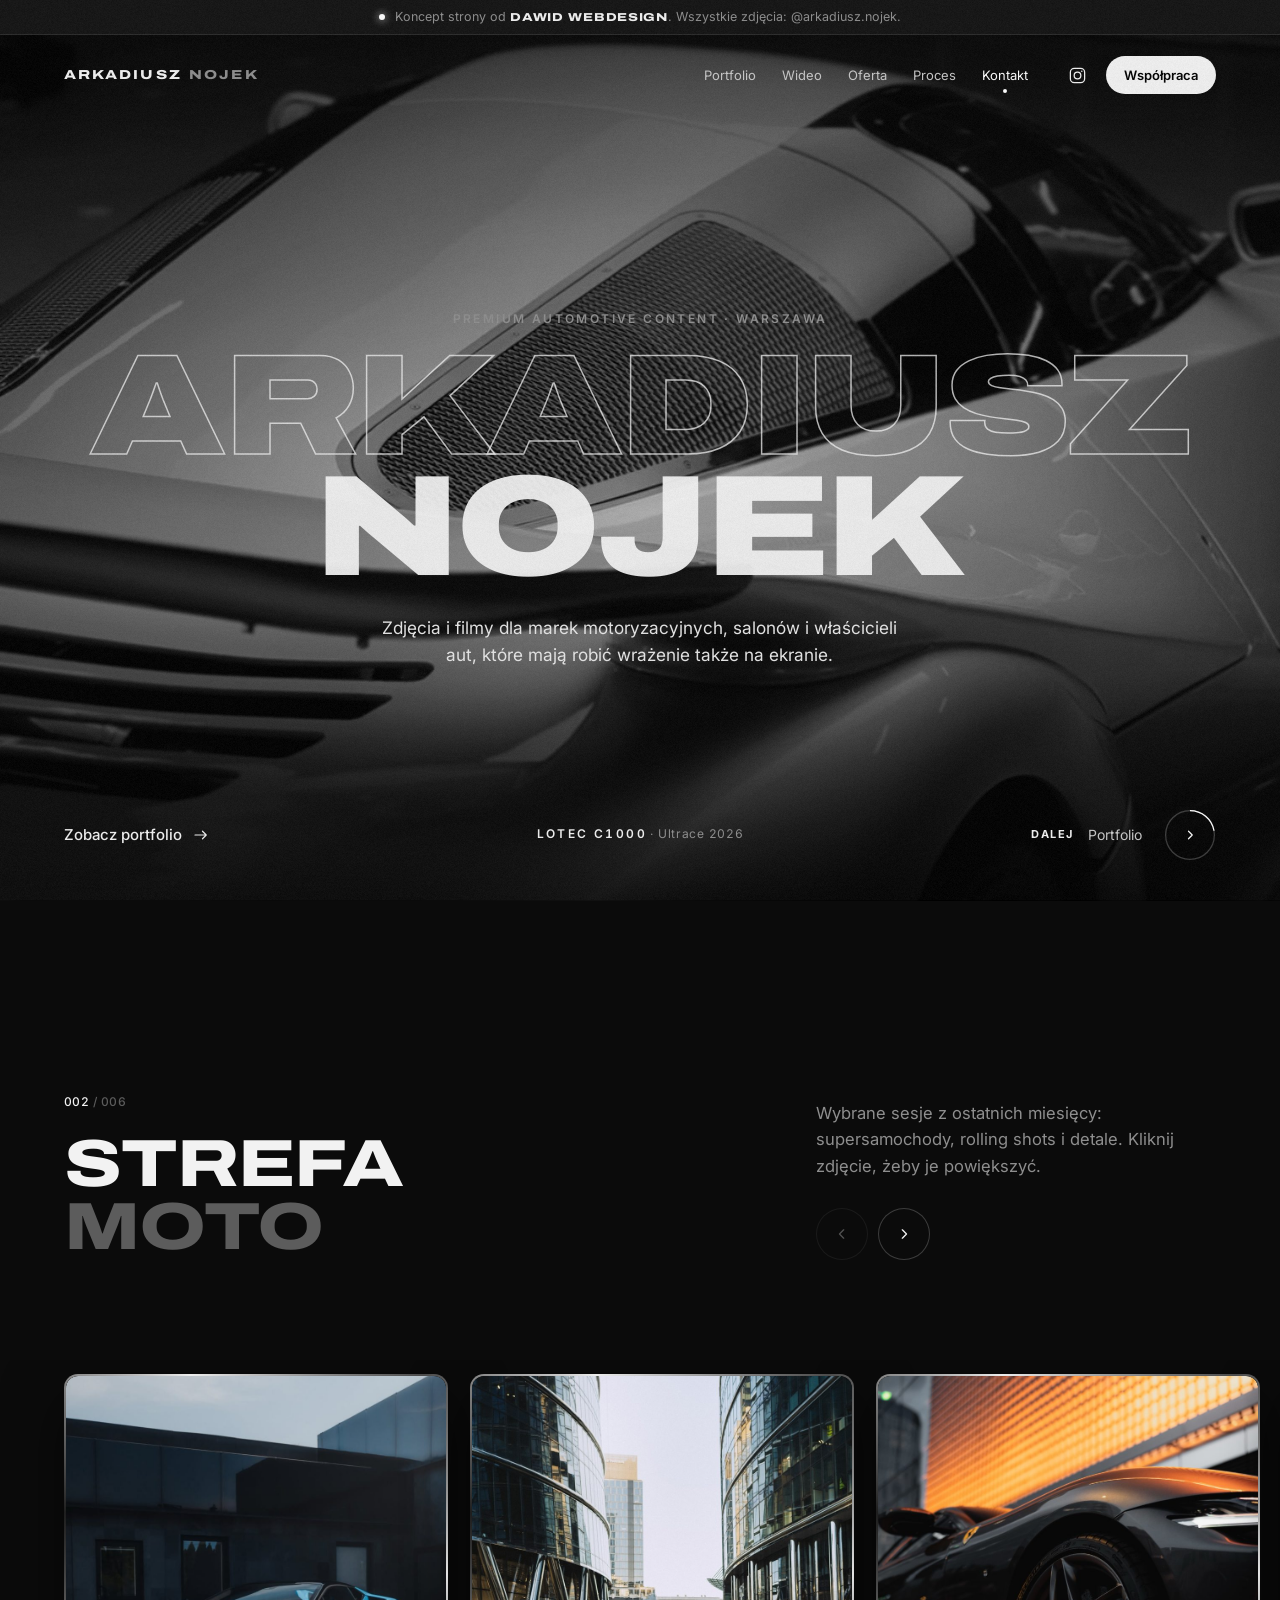
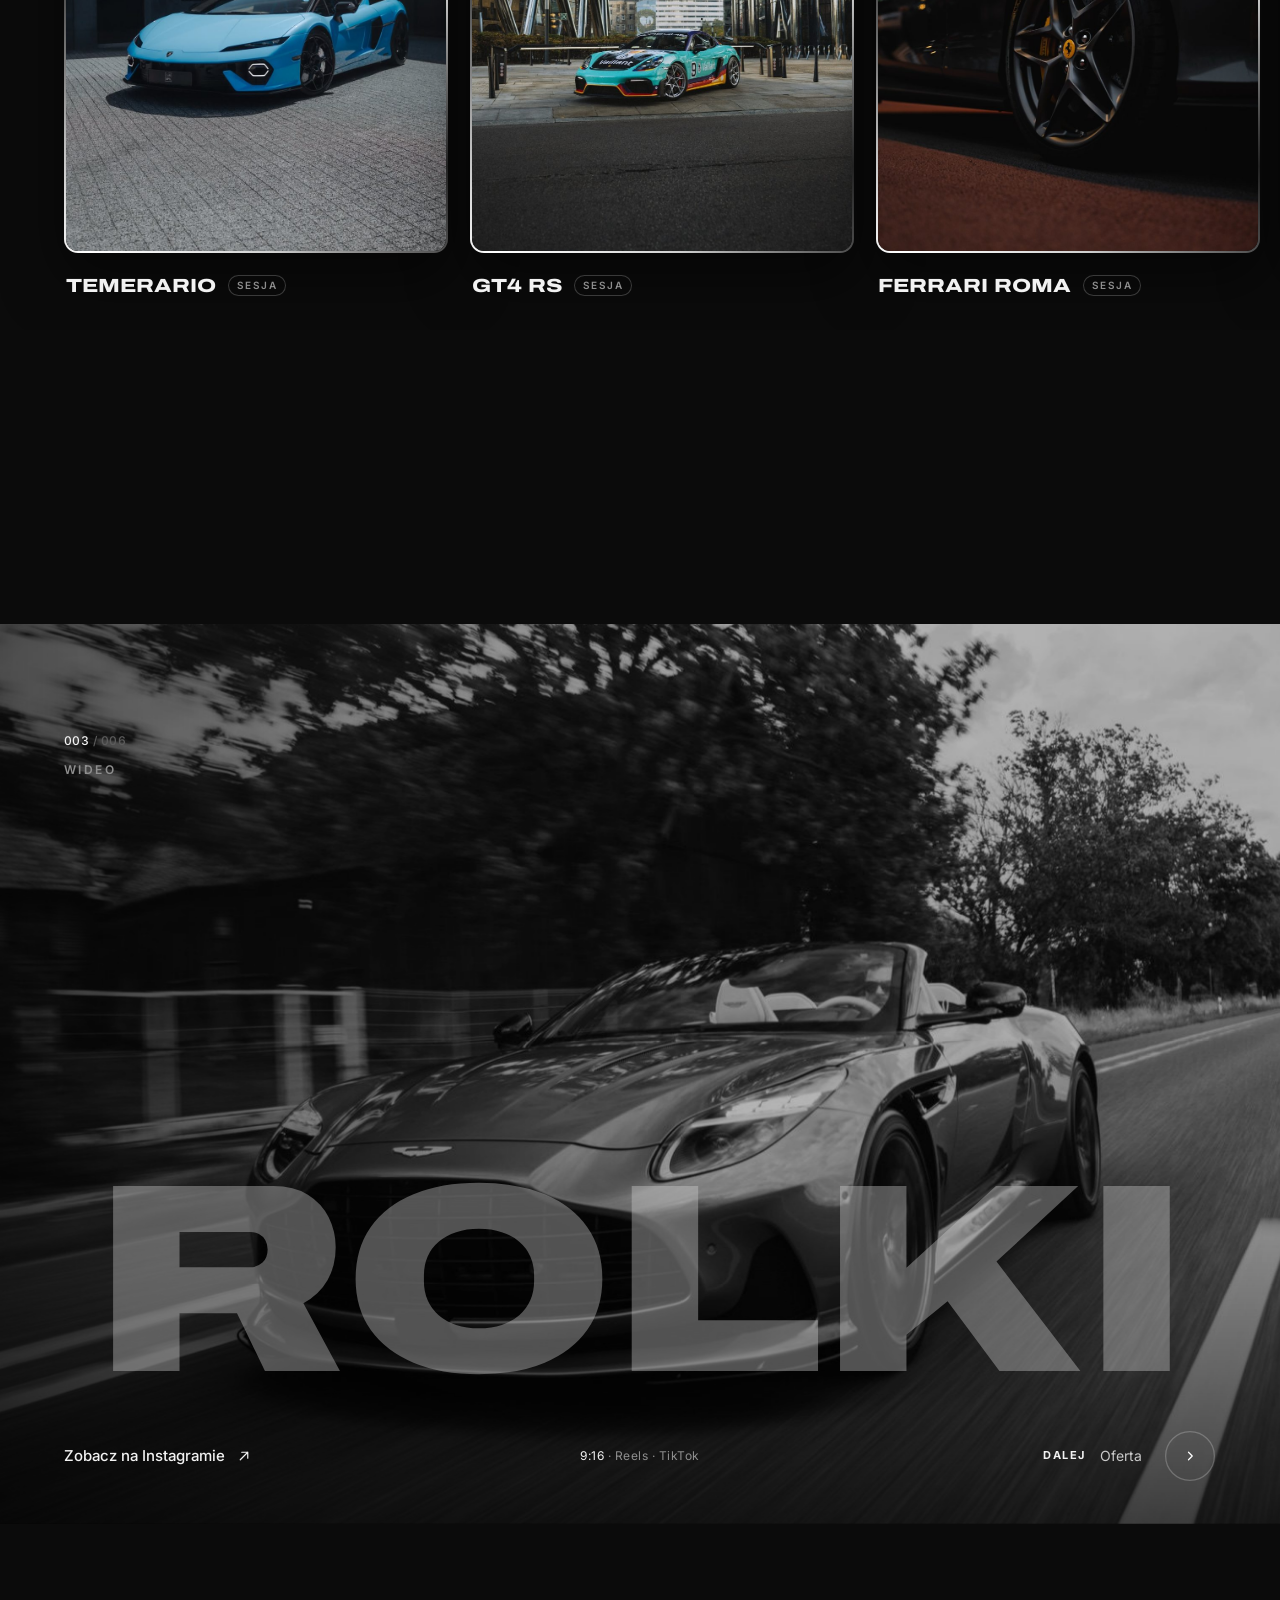
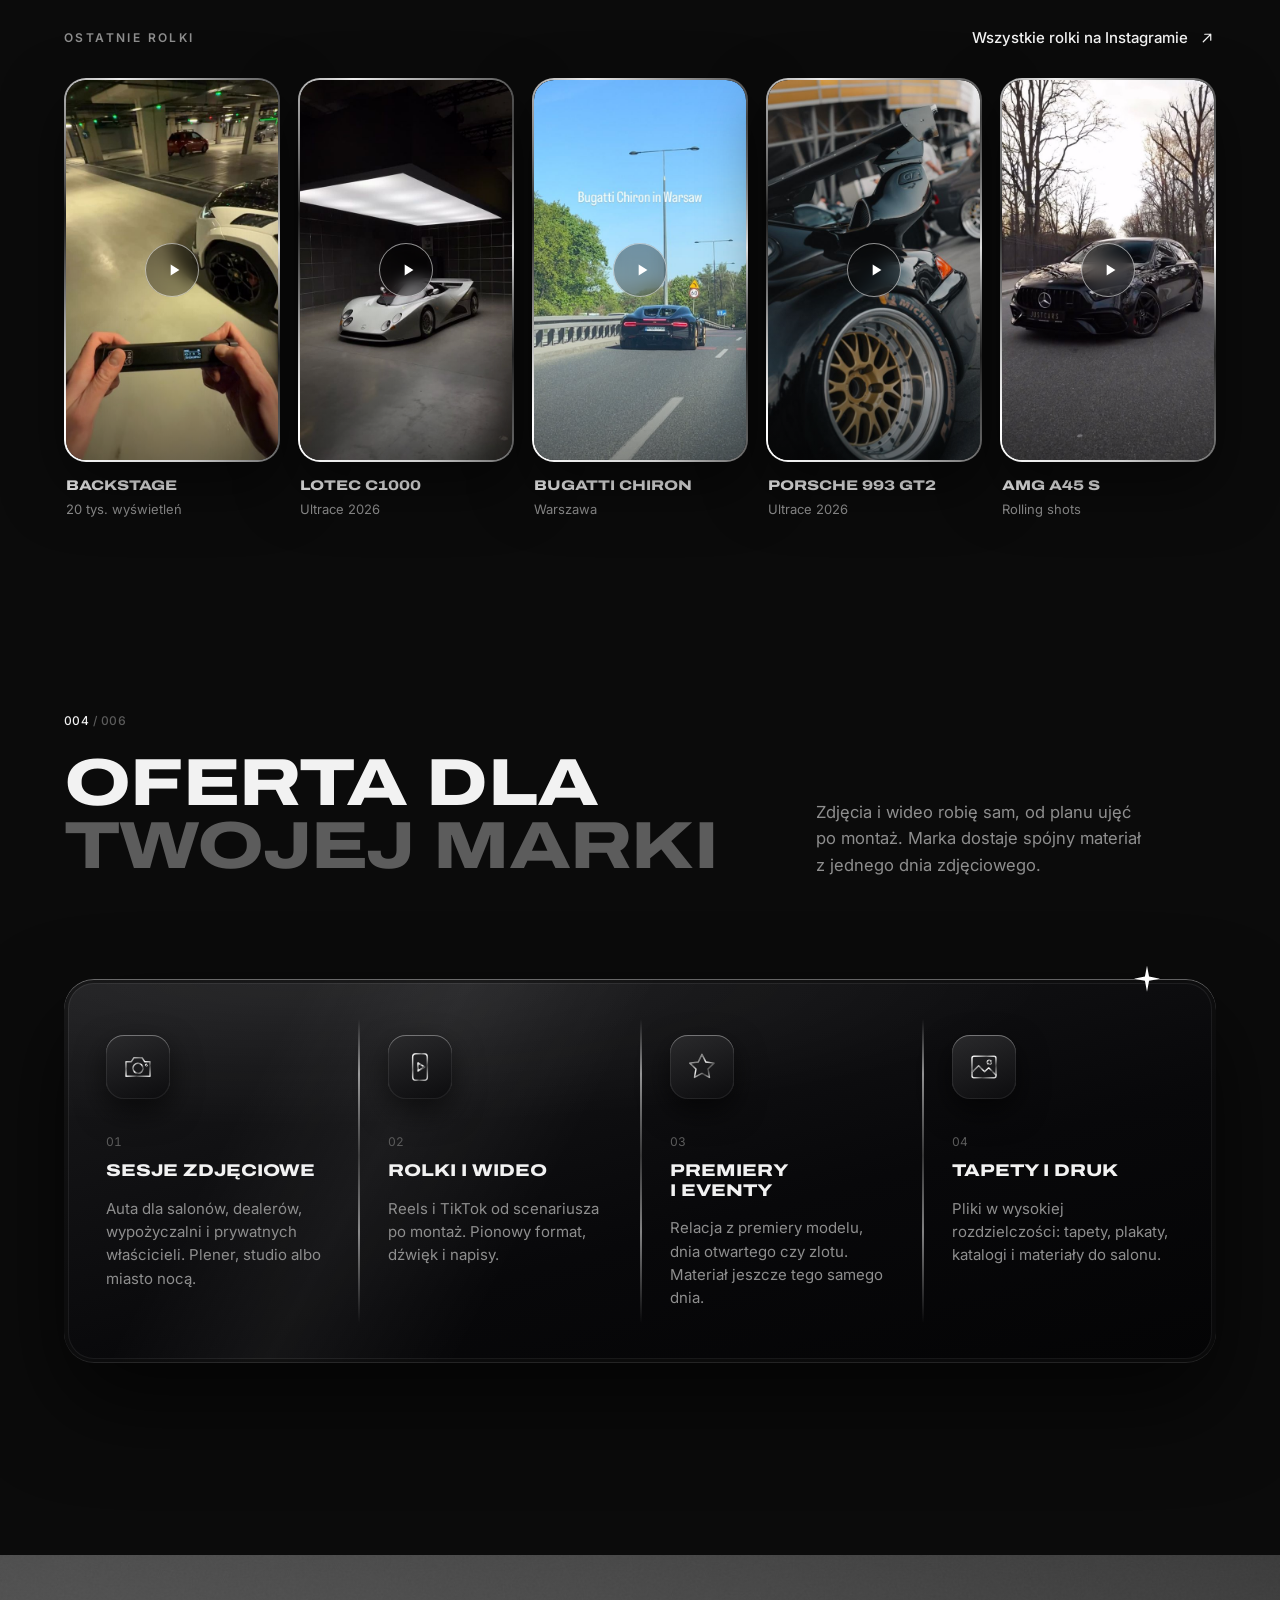
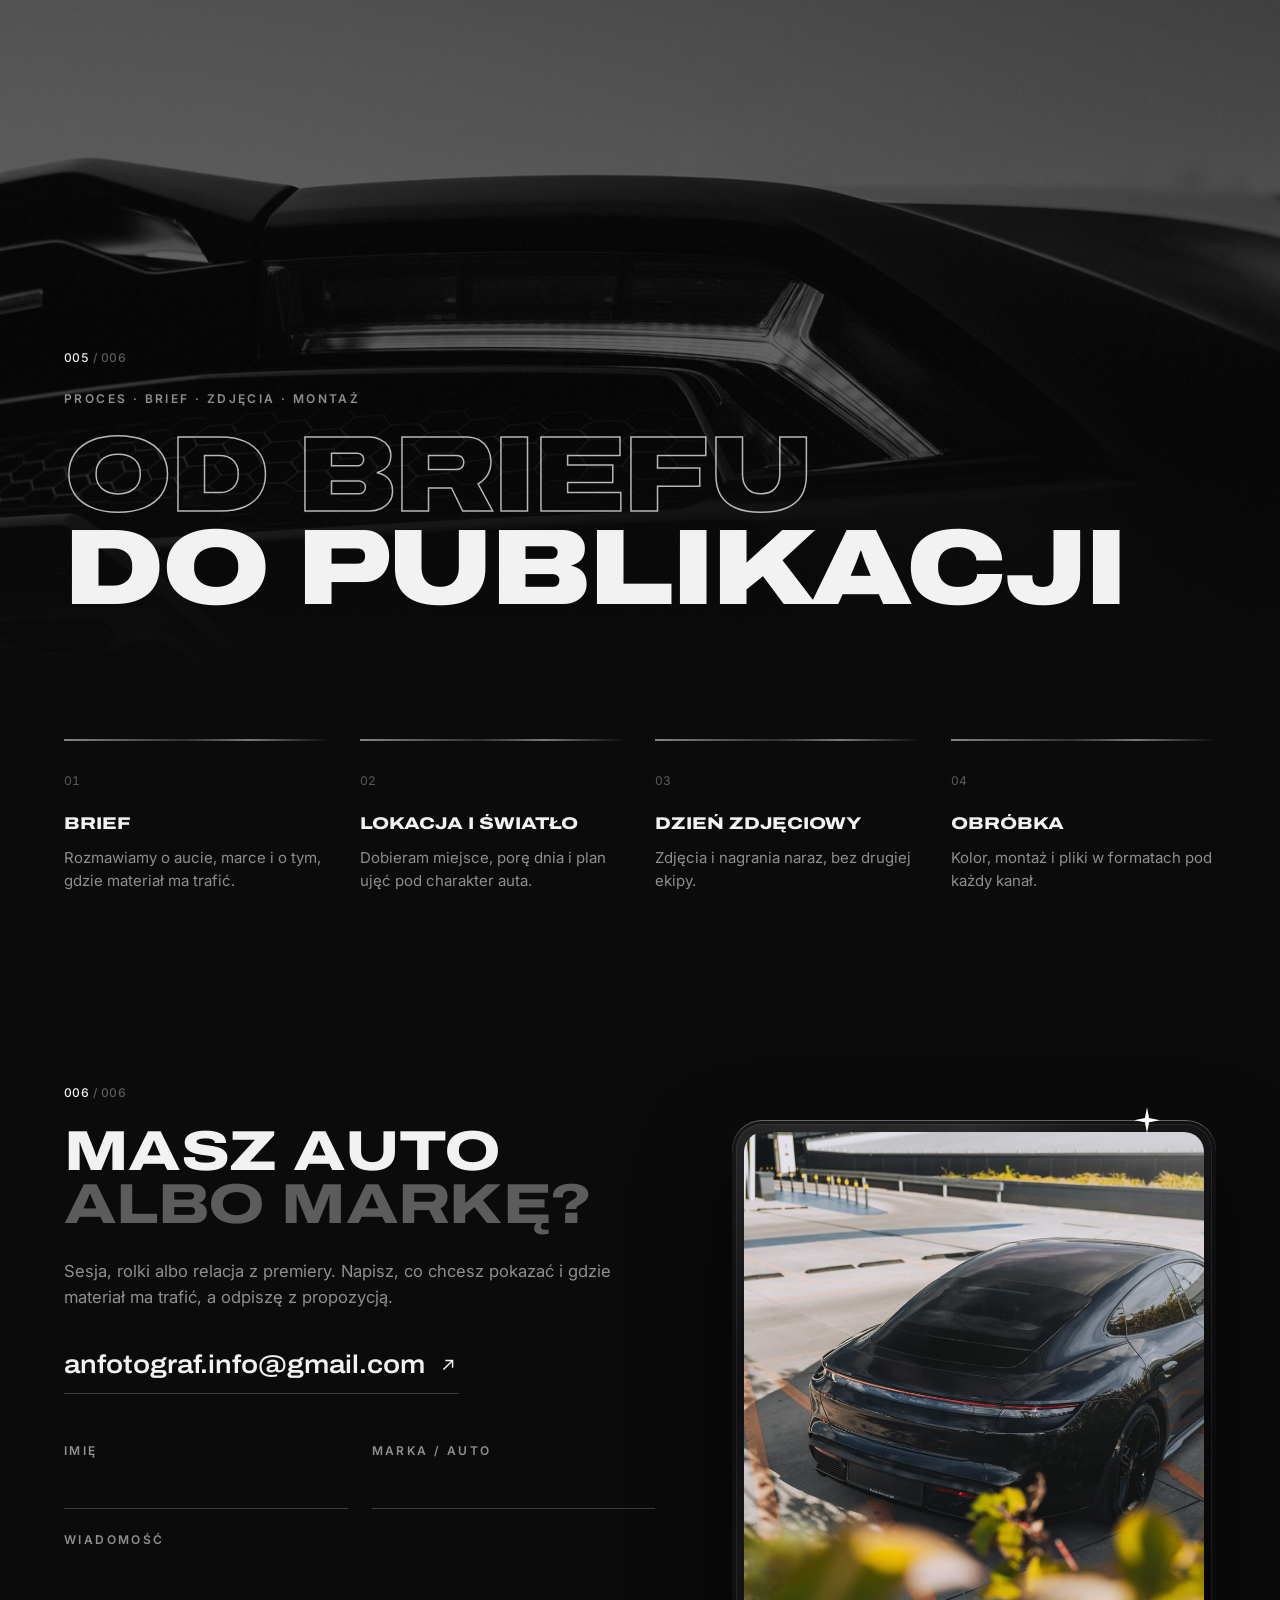
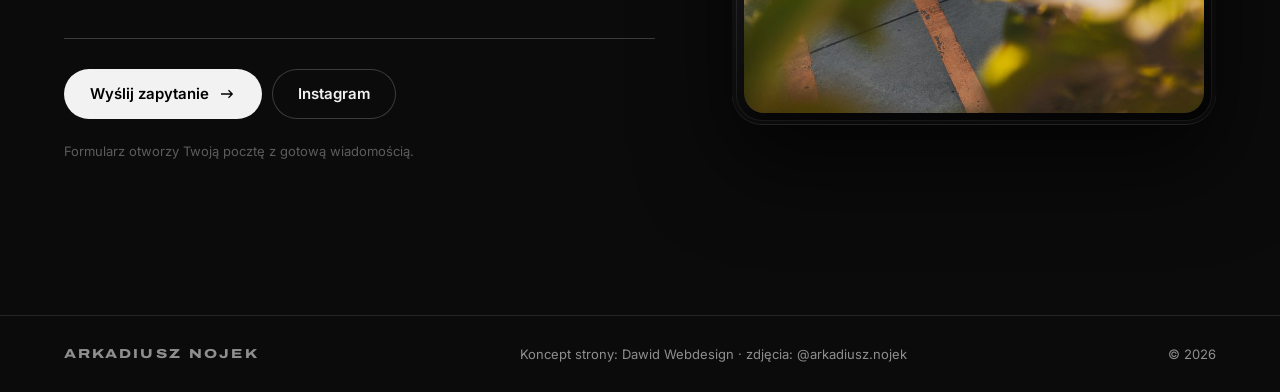
==== index.html @ 481cd18e "Hero: rolka Lotec C1000 zamiast zdjęć Co-Authored-By: Claude Opus 5.5 <noreply@anthropic.com>" ====
<!doctype html>
<html lang="pl">
<head>
<meta charset="utf-8">
<meta name="viewport" content="width=device-width, initial-scale=1">
<meta name="robots" content="noindex, nofollow">
<title>Arkadiusz Nojek — Premium Automotive Content</title>
<meta name="description" content="Koncept strony portfolio: zdjęcia i filmy dla marek motoryzacyjnych. Warszawa.">
<link rel="preconnect" href="https://fonts.googleapis.com">
<link rel="preconnect" href="https://fonts.gstatic.com" crossorigin>
<link href="https://fonts.googleapis.com/css2?family=Archivo:wdth,wght@62..125,100..900&family=Inter:wght@400..600&display=swap" rel="stylesheet">
<link rel="preload" as="image" href="img/lotec-poster.jpg">
<link rel="stylesheet" href="style.css?v=7">
</head>
<body>

<svg width="0" height="0" style="position:absolute" aria-hidden="true">
  <defs>
    <linearGradient id="chrom" x1="0" y1="0" x2="1" y2="1">
      <stop offset="0" stop-color="#ffffff"/><stop offset=".3" stop-color="#7a7a7a"/><stop offset=".5" stop-color="#f2f2f2"/><stop offset=".72" stop-color="#4a4a4a"/><stop offset="1" stop-color="#dcdcdc"/>
    </linearGradient>
  </defs>
</svg>

<div class="ziarno" aria-hidden="true"></div>

<div class="koncept-pasek">
  <span class="kropka"></span>
  <span>Koncept strony od <b>Dawid Webdesign</b>. Wszystkie zdjęcia: @arkadiusz.nojek.</span>
</div>

<!-- ===== NAWIGACJA ===== -->
<header class="nav" id="nav">
  <a href="#top" class="nav__logo">ARKADIUSZ <span class="szary">NOJEK</span></a>
  <nav class="nav__menu" id="menu" aria-label="Menu główne">
    <a href="#portfolio">Portfolio</a>
    <a href="#wideo">Wideo</a>
    <a href="#oferta">Oferta</a>
    <a href="#proces">Proces</a>
    <a href="#kontakt">Kontakt</a>
  </nav>
  <div class="nav__prawo">
    <a class="nav__ikona" href="https://www.instagram.com/arkadiusz.nojek/" target="_blank" rel="noopener" aria-label="Instagram @arkadiusz.nojek">
      <svg viewBox="0 0 24 24"><rect x="3" y="3" width="18" height="18" rx="5"/><circle cx="12" cy="12" r="4.2"/><circle class="pelna" cx="17.4" cy="6.6" r="1"/></svg>
    </a>
    <a class="btn btn--male" href="#kontakt">Współpraca</a>
    <button class="nav__kropki" id="burger" type="button" aria-label="Menu" aria-expanded="false" aria-controls="menu"><i></i><i></i><i></i><i></i></button>
  </div>
</header>

<main id="top">

<!-- ===== HERO: monochrome, zdjęcia zmieniają się, nazwisko zostaje ===== -->
<section class="hero" id="hero">
  <video class="hero__wideo" id="heroWideo" autoplay muted loop playsinline poster="img/lotec-poster.jpg" aria-label="Lotec C1000 na Ultrace 2026, fragment rolki Arkadiusza Nojka">
    <source src="img/lotec-1080.mp4" type='video/mp4; codecs="vp09.00.40.08"'>
    <source src="img/lotec-720.mp4" type="video/mp4">
  </video>

  <div class="hero__srodek">
    <p class="etykieta wejscie">Premium Automotive Content · Warszawa</p>
    <h1 class="hero__h1 wejscie" aria-label="Arkadiusz Nojek"><span>Arkadiusz</span><span>Nojek</span></h1>
    <p class="hero__lead wejscie">Zdjęcia i filmy dla marek motoryzacyjnych, salonów i&nbsp;właścicieli aut, które mają robić wrażenie także na&nbsp;ekranie.</p>
  </div>

  <div class="hero__dol wejscie">
    <a class="link-strzalka" href="#portfolio">Zobacz portfolio <svg viewBox="0 0 24 24" aria-hidden="true"><path d="M4 12h15M14 7l5 5-5 5"/></svg></a>
    <p class="hero__nr"><b>Lotec C1000</b> <span>· Ultrace 2026</span></p>
    <a class="dalej" id="heroDalej" href="#portfolio"><b>DALEJ</b><span>Portfolio</span>
      <span class="dalej__kolo"><svg class="dalej__pierscien" viewBox="0 0 48 48" aria-hidden="true"><circle cx="24" cy="24" r="22.5"/><circle class="postep" cx="24" cy="24" r="22.5"/></svg><svg class="dalej__grot" viewBox="0 0 24 24" aria-hidden="true"><path d="M10 7l5 5-5 5"/></svg></span>
    </a>
  </div>
</section>

<!-- ===== PORTFOLIO ===== -->
<section class="sekcja" id="portfolio">
  <div class="wrap">
    <header class="naglowek naglowek--rzad">
      <div>
        <p class="licznik reveal">002 <span>/ 006</span></p>
        <h2 class="tytul reveal">Strefa<br><span class="szary">moto</span></h2>
      </div>
      <div class="naglowek__prawo">
        <p class="wstep reveal">Wybrane sesje z&nbsp;ostatnich miesięcy: supersamochody, rolling shots i&nbsp;detale. Kliknij zdjęcie, żeby je powiększyć.</p>
        <div class="strzalki reveal">
          <button class="strzalka" type="button" id="tasmaWstecz" aria-label="Poprzednie zdjęcia"><svg viewBox="0 0 24 24"><path d="M14 7l-5 5 5 5"/></svg></button>
          <button class="strzalka" type="button" id="tasmaDalej" aria-label="Następne zdjęcia"><svg viewBox="0 0 24 24"><path d="M10 7l5 5-5 5"/></svg></button>
        </div>
      </div>
    </header>
  </div>

  <div class="tasma" id="tasma">
    <figure class="kadr"><span class="kadr__foto"><img src="img/k-temerario_0.jpg" alt="Lamborghini Temerario przed budynkiem" loading="lazy"></span><figcaption><b data-typ="sesja">Temerario</b></figcaption></figure>
    <figure class="kadr"><span class="kadr__foto"><img src="img/k-gt4rs_1.jpg" alt="Porsche GT4 RS w livery między szklanymi biurowcami" loading="lazy"></span><figcaption><b data-typ="sesja">GT4 RS</b></figcaption></figure>
    <figure class="kadr"><span class="kadr__foto"><img src="img/k-roma_2.jpg" alt="Felga Ferrari Roma i zachód słońca odbity w fasadzie" loading="lazy"></span><figcaption><b data-typ="sesja">Ferrari Roma</b></figcaption></figure>
    <figure class="kadr"><span class="kadr__foto"><img src="img/k-huracan_1.jpg" alt="Tylne światła Lamborghini Huracán EVO" loading="lazy"></span><figcaption><b data-typ="detal">Huracán EVO</b></figcaption></figure>
    <figure class="kadr"><span class="kadr__foto"><img src="img/k-db12_1.jpg" alt="Felga Aston Martina DB12 z bliska" loading="lazy"></span><figcaption><b data-typ="detal">Aston DB12</b></figcaption></figure>
    <figure class="kadr"><span class="kadr__foto"><img src="img/k-urus_0.jpg" alt="Żółte Lamborghini Urus na przejściu dla pieszych" loading="lazy"></span><figcaption><b data-typ="rolling">Urus</b></figcaption></figure>
    <figure class="kadr"><span class="kadr__foto"><img src="img/k-rs3_0.jpg" alt="Zielone Audi RS3 z bliska" loading="lazy"></span><figcaption><b data-typ="sesja">Audi RS3</b></figcaption></figure>
    <figure class="kadr"><span class="kadr__foto"><img src="img/k-taycan_1.jpg" alt="Przód Porsche Taycan Turbo S" loading="lazy"></span><figcaption><b data-typ="sesja">Taycan Turbo S</b></figcaption></figure>
    <figure class="kadr"><span class="kadr__foto"><img src="img/k-ultrace2_1.jpg" alt="Tył Nissana Skyline na zlocie Ultrace" loading="lazy"></span><figcaption><b data-typ="event">Ultrace 2026</b></figcaption></figure>
  </div>
  <div class="wrap portfolio__wiecej reveal">
    <a class="btn btn--obrys" href="https://www.instagram.com/arkadiusz.nojek/" target="_blank" rel="noopener">
      <svg viewBox="0 0 24 24" aria-hidden="true"><rect x="3" y="3" width="18" height="18" rx="5"/><circle cx="12" cy="12" r="4.2"/><circle class="pelna" cx="17.4" cy="6.6" r="1"/></svg>
      Więcej zdjęć na Instagramie
    </a>
  </div>
</section>

<!-- ===== WIDEO: pas MONOCHROME ===== -->
<section class="mono" id="wideo">
  <img class="mono__foto" src="img/db12_0.jpg" alt="Aston Martin DB12 w ruchu na drodze" style="object-position:50% 55%" loading="lazy">
  <div class="mono__gora">
    <p class="licznik">003 <span>/ 006</span></p>
    <p class="etykieta">Wideo</p>
  </div>
  <div class="mono__tekst reveal">
    <p class="mono__podtytul">Rolki, które się ogląda</p>
    <p>Krótkie formy pod Instagram i&nbsp;TikToka: pomysł, kadry, montaż i&nbsp;muzyka. Pionowy format gotowy do&nbsp;publikacji na profilu marki.</p>
  </div>
  <h2 class="mono__slowo" aria-label="Rolki"><span class="mono__litery" data-litery>ROLKI</span></h2>
  <div class="mono__dol">
    <a class="link-strzalka" href="https://www.instagram.com/arkadiusz.nojek/" target="_blank" rel="noopener">Zobacz na Instagramie <svg viewBox="0 0 24 24" aria-hidden="true"><path d="M7 17 17 7M9 7h8v8"/></svg></a>
    <p class="mono__nr">9:16 <span>· Reels · TikTok</span></p>
    <a class="dalej" href="#oferta"><b>DALEJ</b><span>Oferta</span>
      <span class="dalej__kolo"><svg class="dalej__pierscien" viewBox="0 0 48 48" aria-hidden="true"><circle cx="24" cy="24" r="22.5"/></svg><svg class="dalej__grot" viewBox="0 0 24 24" aria-hidden="true"><path d="M10 7l5 5-5 5"/></svg></span>
    </a>
  </div>
</section>

<!-- ===== ROLKI Z INSTAGRAMA ===== -->
<section class="rolki" aria-label="Rolki z Instagrama">
  <div class="wrap">
    <div class="rolki__gora reveal">
      <p class="etykieta">Ostatnie rolki</p>
      <a class="link-strzalka" href="https://www.instagram.com/arkadiusz.nojek/reels/" target="_blank" rel="noopener">Wszystkie rolki na Instagramie <svg viewBox="0 0 24 24" aria-hidden="true"><path d="M7 17 17 7M9 7h8v8"/></svg></a>
    </div>
  </div>
  <div class="rolki__rzad reveal">
      <a class="rolka" href="https://www.instagram.com/arkadiusz.nojek/reel/DVeNsKlDYSQ/" target="_blank" rel="noopener">
        <span class="rolka__ekran"><video src="img/rolki/bts.mp4" poster="img/rolki/bts.jpg" muted loop playsinline preload="none"></video><span class="rolka__play" aria-hidden="true"><svg viewBox="0 0 24 24"><path d="M8 5.5v13l10.5-6.5z"/></svg></span></span>
        <span class="rolka__opis"><b>Backstage</b><span>20 tys. wyświetleń</span></span>
      </a>
      <a class="rolka" href="https://www.instagram.com/arkadiusz.nojek/reel/DaDi6zstzrz/" target="_blank" rel="noopener">
        <span class="rolka__ekran"><img src="img/rolki/lotec.jpg" alt="Lotec C1000 — okładka rolki" loading="lazy"><span class="rolka__play" aria-hidden="true"><svg viewBox="0 0 24 24"><path d="M8 5.5v13l10.5-6.5z"/></svg></span></span>
        <span class="rolka__opis"><b>Lotec C1000</b><span>Ultrace 2026</span></span>
      </a>
      <a class="rolka" href="https://www.instagram.com/arkadiusz.nojek/reel/DI--uYFKirZ/" target="_blank" rel="noopener">
        <span class="rolka__ekran"><img src="img/rolki/bugatti.jpg" alt="Bugatti Chiron — okładka rolki" loading="lazy"><span class="rolka__play" aria-hidden="true"><svg viewBox="0 0 24 24"><path d="M8 5.5v13l10.5-6.5z"/></svg></span></span>
        <span class="rolka__opis"><b>Bugatti Chiron</b><span>Warszawa</span></span>
      </a>
      <a class="rolka" href="https://www.instagram.com/arkadiusz.nojek/reel/DaLXLVxtddE/" target="_blank" rel="noopener">
        <span class="rolka__ekran"><img src="img/rolki/gt2.jpg" alt="Porsche 993 GT2 — okładka rolki" loading="lazy"><span class="rolka__play" aria-hidden="true"><svg viewBox="0 0 24 24"><path d="M8 5.5v13l10.5-6.5z"/></svg></span></span>
        <span class="rolka__opis"><b>Porsche 993 GT2</b><span>Ultrace 2026</span></span>
      </a>
      <a class="rolka" href="https://www.instagram.com/arkadiusz.nojek/reel/DH3MeCfoJmi/" target="_blank" rel="noopener">
        <span class="rolka__ekran"><video src="img/rolki/a45.mp4" poster="img/rolki/a45.jpg" muted loop playsinline preload="none"></video><span class="rolka__play" aria-hidden="true"><svg viewBox="0 0 24 24"><path d="M8 5.5v13l10.5-6.5z"/></svg></span></span>
        <span class="rolka__opis"><b>AMG A45 S</b><span>Rolling shots</span></span>
      </a>
  </div>
</section>

<!-- ===== OFERTA ===== -->
<section class="sekcja" id="oferta">
  <div class="wrap">
    <header class="naglowek naglowek--rzad">
      <div>
        <p class="licznik reveal">004 <span>/ 006</span></p>
        <h2 class="tytul reveal">Oferta dla<br><span class="szary">Twojej marki</span></h2>
      </div>
      <p class="wstep naglowek__prawo reveal">Zdjęcia i&nbsp;wideo robię sam, od&nbsp;planu ujęć po&nbsp;montaż. Marka dostaje spójny materiał z&nbsp;jednego dnia zdjęciowego.</p>
    </header>

    <div class="panel chrom-ramka reveal">
      <span class="iskra" aria-hidden="true"></span>
      <ul class="uslugi">
        <li class="usluga">
          <span class="usluga__ikona"><svg viewBox="0 0 48 48"><path d="M6 16h8l4-6h12l4 6h8v22H6z"/><circle cx="24" cy="26" r="7.5"/><circle cx="36.5" cy="21" r="1.2"/></svg></span>
          <p class="usluga__nr">01</p>
          <h3>Sesje zdjęciowe</h3>
          <p class="usluga__opis">Auta dla salonów, dealerów, wypożyczalni i&nbsp;prywatnych właścicieli. Plener, studio albo miasto nocą.</p>
        </li>
        <li class="usluga">
          <span class="usluga__ikona"><svg viewBox="0 0 48 48"><rect x="13" y="4" width="22" height="40" rx="5"/><path d="M21 18v12l10-6z"/></svg></span>
          <p class="usluga__nr">02</p>
          <h3>Rolki i&nbsp;wideo</h3>
          <p class="usluga__opis">Reels i&nbsp;TikTok od scenariusza po montaż. Pionowy format, dźwięk i&nbsp;napisy.</p>
        </li>
        <li class="usluga">
          <span class="usluga__ikona"><svg viewBox="0 0 48 48"><path d="M24 5l5.6 11.4 12.6 1.8-9.1 8.9 2.1 12.5L24 33.7l-11.2 5.9 2.1-12.5-9.1-8.9 12.6-1.8z"/></svg></span>
          <p class="usluga__nr">03</p>
          <h3>Premiery i&nbsp;eventy</h3>
          <p class="usluga__opis">Relacja z&nbsp;premiery modelu, dnia otwartego czy zlotu. Materiał jeszcze tego samego dnia.</p>
        </li>
        <li class="usluga">
          <span class="usluga__ikona"><svg viewBox="0 0 48 48"><rect x="6" y="8" width="36" height="32" rx="3"/><path d="M6 32l10-10 9 9 6-6 11 11"/><circle cx="32" cy="17" r="3"/></svg></span>
          <p class="usluga__nr">04</p>
          <h3>Tapety i&nbsp;druk</h3>
          <p class="usluga__opis">Pliki w&nbsp;wysokiej rozdzielczości: tapety, plakaty, katalogi i&nbsp;materiały do&nbsp;salonu.</p>
        </li>
      </ul>
    </div>
  </div>
</section>

<!-- ===== PROCES ===== -->
<section class="proces" id="proces">
  <div class="proces__scena">
    <img class="proces__foto" src="img/huracan_1.jpg" alt="Tylne światła Lamborghini Huracán EVO" loading="lazy">
    <div class="proces__napis wrap">
      <p class="licznik reveal">005 <span>/ 006</span></p>
      <p class="etykieta reveal">Proces · brief · zdjęcia · montaż</p>
      <h2 class="proces__h2 reveal"><span>Od briefu</span><span>do publikacji</span></h2>
    </div>
  </div>
  <div class="wrap">
    <ol class="kroki">
      <li class="krok reveal"><span>01</span><h3>Brief</h3><p>Rozmawiamy o&nbsp;aucie, marce i&nbsp;o&nbsp;tym, gdzie materiał ma trafić.</p></li>
      <li class="krok reveal"><span>02</span><h3>Lokacja i&nbsp;światło</h3><p>Dobieram miejsce, porę dnia i&nbsp;plan ujęć pod charakter auta.</p></li>
      <li class="krok reveal"><span>03</span><h3>Dzień zdjęciowy</h3><p>Zdjęcia i&nbsp;nagrania naraz, bez drugiej ekipy.</p></li>
      <li class="krok reveal"><span>04</span><h3>Obróbka</h3><p>Kolor, montaż i&nbsp;pliki w&nbsp;formatach pod każdy kanał.</p></li>
    </ol>
  </div>
</section>

<!-- ===== KONTAKT ===== -->
<section class="sekcja kontakt" id="kontakt">
  <div class="wrap kontakt__siatka">
    <div>
      <p class="licznik reveal">006 <span>/ 006</span></p>
      <h2 class="tytul reveal">Masz auto<br><span class="szary">albo markę?</span></h2>
      <p class="wstep reveal">Sesja, rolki albo relacja z&nbsp;premiery. Napisz, co chcesz pokazać i&nbsp;gdzie materiał ma trafić, a&nbsp;odpiszę z&nbsp;propozycją.</p>
      <a class="kontakt__mail reveal" href="mailto:anfotograf.info@gmail.com">anfotograf.info@gmail.com <svg viewBox="0 0 24 24" aria-hidden="true"><path d="M7 17 17 7M9 7h8v8"/></svg></a>

      <form class="formularz reveal" novalidate>
        <label><span>Imię</span><input name="imie" autocomplete="name" required></label>
        <label><span>Marka / auto</span><input name="auto"></label>
        <label class="cale"><span>Wiadomość</span><textarea name="tresc" rows="3" required></textarea></label>
        <div class="formularz__dol">
          <button class="btn" type="submit">Wyślij zapytanie <svg viewBox="0 0 24 24" aria-hidden="true"><path d="M4 12h15M14 7l5 5-5 5"/></svg></button>
          <a class="btn btn--obrys" href="https://www.instagram.com/arkadiusz.nojek/" target="_blank" rel="noopener">Instagram</a>
        </div>
        <p class="formularz__info">Formularz otworzy Twoją pocztę z&nbsp;gotową wiadomością.</p>
      </form>
    </div>
    <figure class="kontakt__foto chrom-ramka reveal">
      <img src="img/k-taycan_0.jpg" alt="Porsche Taycan Turbo S z tyłu" loading="lazy">
      <span class="iskra" aria-hidden="true"></span>
    </figure>
  </div>
</section>

</main>

<footer class="stopka">
  <div class="wrap stopka__rzad">
    <a href="#top" class="nav__logo">ARKADIUSZ <span class="szary">NOJEK</span></a>
    <span>Koncept strony: Dawid Webdesign · zdjęcia: @arkadiusz.nojek</span>
    <span>© 2026</span>
  </div>
</footer>

<div class="lb" aria-hidden="true" role="dialog" aria-label="Podgląd zdjęcia">
  <button class="strzalka lb__x" aria-label="Zamknij"><svg viewBox="0 0 24 24"><path d="M7 7l10 10M17 7 7 17"/></svg></button>
  <button class="strzalka lb__wstecz" aria-label="Poprzednie"><svg viewBox="0 0 24 24"><path d="M14 7l-5 5 5 5"/></svg></button>
  <img alt="">
  <button class="strzalka lb__dalej" aria-label="Następne"><svg viewBox="0 0 24 24"><path d="M10 7l5 5-5 5"/></svg></button>
  <p class="lb__opis"></p>
</div>

<script src="script.js?v=6"></script>
</body>
</html>
---- style.css ----
/* =========================================================
   Arkadiusz Nojek — koncept portfolio
   Styl jak Dawid Webdesign: monochrome, ziarno filmu, Archivo rozciągnięte + Inter,
   liczniki 001/006, chromowane ramki. Zdjęcia czarno-białe, kolor po najechaniu.
   ========================================================= */
:root{
  --bg:#0b0b0b;
  --panel:#141414;
  --linia:rgba(255,255,255,.1);
  --linia-2:rgba(255,255,255,.2);
  --tekst:#f2f2f2;
  --jasny:#c9c9c9;
  --szary:#8e8e8e;
  --ciemny:#5c5c5c;
  --font:Inter,-apple-system,BlinkMacSystemFont,system-ui,sans-serif;
  --szeroki:Archivo,"Arial Black",sans-serif;
  --gutter:clamp(20px,5vw,72px);
  --maks:1280px;
  --ease:cubic-bezier(.22,1,.36,1);
  --bw:grayscale(1) contrast(1.08) brightness(.92);
  --chrom:conic-gradient(from 215deg,#fff,#7e7e7e 11%,#1e1e1e 23%,#ececec 36%,#4c4c4c 50%,#fff 62%,#262626 76%,#cfcfcf 89%,#fff);
}
*,*::before,*::after{box-sizing:border-box}
html{-webkit-text-size-adjust:100%;scroll-behavior:smooth;scroll-padding-top:80px;overflow-x:clip}
body{margin:0;background:var(--bg);color:var(--tekst);font-family:var(--font);font-size:16px;line-height:1.55;-webkit-font-smoothing:antialiased;overflow-x:clip}
img{display:block;max-width:100%;height:auto}
a{color:inherit;text-decoration:none}
h1,h2,h3,p,ul,ol,figure{margin:0}
ul,ol{padding:0;list-style:none}
button{font:inherit;color:inherit;background:none;border:0;cursor:pointer;padding:0}
::selection{background:var(--tekst);color:#000}
:focus-visible{outline:1.5px solid var(--tekst);outline-offset:3px;border-radius:4px}
.wrap{width:100%;max-width:calc(var(--maks) + var(--gutter)*2);margin:0 auto;padding:0 var(--gutter)}

.ziarno{position:fixed;inset:0;z-index:90;pointer-events:none;background:url(img/ziarno.png);opacity:.55}

/* ---------- typografia ---------- */
.tytul,.hero__h1,.mono__slowo,.nav__logo,.proces__h2,.kadr figcaption b,.usluga h3,.krok h3,.mono__podtytul,.koncept-pasek b{font-family:var(--szeroki);font-stretch:125%}
.szary{color:var(--ciemny)}
.licznik{font-size:12px;font-weight:500;letter-spacing:.04em;font-variant-numeric:tabular-nums;margin-bottom:22px}
.licznik span{color:var(--ciemny)}
.etykieta{font-size:12px;font-weight:600;letter-spacing:.2em;text-transform:uppercase;color:var(--szary)}
.tytul{font-size:clamp(32px,5.2vw,78px);line-height:.95;font-weight:800;text-transform:uppercase;letter-spacing:-.01em}
.wstep{font-size:clamp(16px,1.3vw,18px);line-height:1.6;color:var(--szary);max-width:34em;margin-top:26px}

/* ---------- przyciski ---------- */
.btn{display:inline-flex;align-items:center;justify-content:center;gap:9px;min-height:50px;padding:0 26px;border-radius:999px;background:var(--tekst);color:#000;font-size:15px;font-weight:600;transition:background .3s var(--ease),color .3s var(--ease),transform .3s var(--ease),box-shadow .3s}
.btn:hover{background:#fff}
.btn:active{transform:scale(.97)}
.btn--obrys{background:transparent;color:var(--tekst);box-shadow:inset 0 0 0 1px var(--linia-2)}
.btn--obrys:hover{background:var(--tekst);color:#000;box-shadow:none}
.btn--male{min-height:38px;padding:0 18px;font-size:13px}
.btn svg{width:18px;height:18px;fill:none;stroke:currentColor;stroke-width:1.7;transition:transform .4s var(--ease)}
.btn:hover svg{transform:translateX(3px)}
.link-strzalka{display:inline-flex;align-items:center;gap:10px;font-size:15px;font-weight:500}
.link-strzalka svg{width:18px;height:18px;fill:none;stroke:currentColor;stroke-width:1.6;stroke-linecap:round;stroke-linejoin:round;transition:transform .4s var(--ease)}
.link-strzalka:hover svg{transform:translateX(4px)}
.link-strzalka:hover svg:has(path[d^="M7 17"]){transform:translate(3px,-3px)}
.strzalki{display:flex;gap:10px;margin-top:28px}
.strzalka{display:grid;place-items:center;width:52px;height:52px;border-radius:50%;box-shadow:inset 0 0 0 1px var(--linia-2);transition:background .3s,opacity .3s}
.strzalka:hover{background:var(--tekst)}
.strzalka:hover svg{stroke:#000}
.strzalka:disabled{opacity:.3;cursor:default;background:none}
.strzalka:disabled svg{stroke:var(--tekst)}
.strzalka svg{width:20px;height:20px;fill:none;stroke:var(--tekst);stroke-width:1.6;stroke-linecap:round;stroke-linejoin:round}

/* DALEJ z pierścieniem postępu */
.dalej{justify-self:end;display:inline-flex;align-items:center;gap:14px}
.dalej b{font-size:11px;font-weight:700;letter-spacing:.14em}
.dalej>span:not(.dalej__kolo){font-size:14px;color:var(--jasny)}
.dalej__kolo{position:relative;display:grid;place-items:center;width:52px;height:52px;margin-left:8px}
.dalej__pierscien{position:absolute;inset:0;width:100%;height:100%;transform:rotate(-90deg)}
.dalej__pierscien circle{fill:none;stroke:rgba(255,255,255,.22);stroke-width:1.2}
.dalej__pierscien .postep{stroke:#fff;stroke-dasharray:141.4;stroke-dashoffset:calc(141.4*(1 - var(--pk,0)))}
.dalej__grot{width:18px;height:18px;fill:none;stroke:#fff;stroke-width:1.6;stroke-linecap:round;stroke-linejoin:round;transition:transform .4s var(--ease)}
.dalej:hover .dalej__grot{transform:translateX(3px)}

/* chromowana ramka + iskra */
.chrom-ramka{position:relative;border-radius:30px;background:linear-gradient(118deg,transparent 18%,rgba(255,255,255,.055) 30%,transparent 44%),radial-gradient(120% 70% at 20% 0%,rgba(255,255,255,.07),transparent 55%),linear-gradient(165deg,#1a1a1c,#08080a 60%,#040405);box-shadow:inset 0 1px 0 rgba(255,255,255,.35),inset 0 -1px 0 rgba(255,255,255,.1),inset 0 0 0 4px rgba(0,0,0,.55),inset 0 0 0 5px rgba(255,255,255,.07),0 40px 90px rgba(0,0,0,.65)}
.iskra{position:absolute;top:-13px;right:56px;width:26px;height:26px;background:#fff;clip-path:polygon(50% 0,58% 42%,100% 50%,58% 58%,50% 100%,42% 58%,0 50%,42% 42%);filter:drop-shadow(0 0 8px #fff);animation:iskra 3.2s ease-in-out infinite;z-index:3}
@keyframes iskra{50%{transform:scale(.7) rotate(45deg);opacity:.75}}

/* ---------- pasek konceptu ---------- */
.koncept-pasek{position:relative;z-index:70;display:flex;align-items:center;justify-content:center;gap:10px;padding:8px var(--gutter);background:#131313;border-bottom:1px solid var(--linia);font-size:12.5px;line-height:1.4;color:var(--szary);text-align:center}
.koncept-pasek b{font-stretch:125%;font-weight:800;font-size:11.5px;letter-spacing:.06em;text-transform:uppercase;color:var(--tekst)}
.kropka{flex:none;width:6px;height:6px;border-radius:50%;background:#fff;box-shadow:0 0 8px #fff}

/* ---------- nawigacja ---------- */
.nav{position:fixed;left:0;right:0;top:34px;z-index:60;display:flex;align-items:center;gap:30px;padding:22px var(--gutter);transition:top .5s var(--ease),padding .5s var(--ease),background .5s var(--ease)}
.nav--tlo{top:0;padding-top:14px;padding-bottom:14px;background:rgba(11,11,11,.72);-webkit-backdrop-filter:blur(18px) saturate(140%);backdrop-filter:blur(18px) saturate(140%);box-shadow:0 1px 0 var(--linia)}
.nav__logo{display:inline-flex;align-items:center;gap:12px;font-size:13px;font-weight:800;letter-spacing:.16em;white-space:nowrap}
.nav__logo .szary{color:var(--szary);margin-left:-.35em}
.znak{display:grid;place-items:center;width:36px;height:36px;border-radius:10px;font-size:12px;letter-spacing:.02em;color:#000;background:linear-gradient(145deg,#fff,#9a9a9a 38%,#f4f4f4 55%,#6c6c6c 80%,#e8e8e8);box-shadow:0 0 12px rgba(255,255,255,.15),inset 0 1px 0 #fff}
.nav__menu{display:flex;gap:26px;margin-left:auto}
.nav__menu a{position:relative;font-size:13px;color:var(--jasny);transition:color .25s}
.nav__menu a:hover,.nav__menu a.aktywny{color:#fff}
.nav__menu a.aktywny::after{content:"";position:absolute;left:50%;bottom:-8px;width:4px;height:4px;border-radius:50%;background:#fff;transform:translateX(-50%)}
.nav__prawo{display:flex;align-items:center;gap:10px}
.nav__ikona{display:grid;place-items:center;width:38px;height:38px;border-radius:50%;transition:background .25s}
.nav__ikona:hover{background:rgba(255,255,255,.1)}
.nav__ikona svg{width:19px;height:19px;fill:none;stroke:currentColor;stroke-width:1.6}
.nav__ikona .pelna{fill:currentColor;stroke:none}
.nav__kropki{display:none}

/* ---------- hero ---------- */
.hero{position:relative;height:calc(100vh - var(--pasek,34px));height:calc(100svh - var(--pasek,34px));min-height:640px;max-height:1100px;overflow:hidden;background:#000}
.hero__wideo{position:absolute;inset:0;width:100%;height:100%;object-fit:cover;object-position:50% 62%;filter:var(--bw);opacity:0;transform:scale(1.06);transition:opacity 1.6s var(--ease),transform 3s var(--ease)}
.gotowe .hero__wideo{opacity:1;transform:none}
.hero::after{content:"";position:absolute;inset:0;background:radial-gradient(ellipse 80% 60% at 50% 55%,rgba(0,0,0,.25),rgba(0,0,0,.72)),linear-gradient(0deg,rgba(0,0,0,.8),transparent 35%)}
.hero__srodek{position:absolute;z-index:2;left:0;right:0;top:50%;transform:translateY(-44%);text-align:center;padding:0 var(--gutter)}
.hero__h1{display:flex;flex-direction:column;align-items:center;margin-top:18px;font-weight:900;font-size:clamp(40px,11.2vw,200px);line-height:.84;letter-spacing:-.02em;text-transform:uppercase}
.hero__h1 span:first-child{color:transparent;-webkit-text-stroke:1.5px rgba(242,242,242,.75)}
.hero__h1 span:last-child{color:rgba(242,242,242,.95)}
.hero__lead{margin:28px auto 0;max-width:30em;color:#e6e6e6;font-size:clamp(15px,1.35vw,19px);line-height:1.55}
.hero__dol{position:absolute;z-index:2;left:var(--gutter);right:var(--gutter);bottom:40px;display:grid;grid-template-columns:1fr auto 1fr;align-items:center}
.hero__nr{font-size:12px;letter-spacing:.04em;font-variant-numeric:tabular-nums}
.hero__nr span{color:var(--szary)}
.hero__nr b{font-weight:600;letter-spacing:.2em;text-transform:uppercase}
.hero__nr span{letter-spacing:.06em}
.wejscie{opacity:0;transform:translateY(24px);transition:opacity 1.2s var(--ease),transform 1.2s var(--ease)}
.gotowe .wejscie{opacity:1;transform:none}
.gotowe .hero__h1.wejscie{transition-delay:.12s}
.gotowe .hero__lead.wejscie{transition-delay:.24s}
.gotowe .hero__dol.wejscie{transition-delay:.4s}

/* ---------- sekcje ---------- */
.sekcja{padding:clamp(120px,15vw,200px) 0 0}
.naglowek{margin-bottom:clamp(56px,8vw,100px)}
.naglowek--rzad{display:flex;justify-content:space-between;align-items:flex-end;gap:40px}
.naglowek--rzad>div:first-child{flex:1 1 auto;min-width:0}
.naglowek__prawo{flex:0 1 400px;max-width:400px}
.naglowek__prawo .wstep,.wstep.naglowek__prawo{margin-top:0}

/* ---------- portfolio: taśma ---------- */
.tasma{display:flex;gap:22px;overflow-x:auto;scroll-snap-type:x mandatory;scroll-padding-inline:max(var(--gutter),calc((100vw - var(--maks))/2));padding:14px max(var(--gutter),calc((100vw - var(--maks))/2)) 30px;scrollbar-width:none;overscroll-behavior-x:contain}
.tasma::-webkit-scrollbar{display:none}
.kadr{flex:0 0 clamp(270px,30vw,430px);scroll-snap-align:start;cursor:zoom-in}
.kadr__foto{display:block;overflow:hidden;border:2px solid transparent;border-radius:14px;background:linear-gradient(var(--panel) 0 0) padding-box,var(--chrom) border-box;box-shadow:0 24px 60px rgba(0,0,0,.5)}
.kadr__foto img{width:100%;aspect-ratio:4/5;object-fit:cover;border-radius:12px;transition:transform 1.1s var(--ease)}
.kadr:hover .kadr__foto img{transform:scale(1.045)}
.kadr figcaption{display:block;padding:18px 2px 0}
.kadr figcaption b{display:inline-flex;align-items:center;gap:12px;font-size:19px;font-weight:800;text-transform:uppercase}
.kadr figcaption b::after{content:attr(data-typ);padding:3px 9px;border-radius:999px;box-shadow:inset 0 0 0 1px var(--linia-2);font-family:var(--font);font-stretch:100%;color:var(--szary);font-size:10px;font-weight:600;letter-spacing:.14em;text-transform:uppercase}
.portfolio__wiecej{display:flex;justify-content:center;margin-top:clamp(28px,4vw,48px)}
.portfolio__wiecej .btn{min-height:54px;padding:0 30px}

/* ---------- wideo: pas MONOCHROME ---------- */
.mono{position:relative;height:100vh;height:100svh;min-height:620px;max-height:1100px;overflow:hidden;background:var(--bg);margin-top:clamp(120px,15vw,200px)}
.mono__foto{position:absolute;inset:0;width:100%;height:100%;object-fit:cover;object-position:50% 50%;filter:var(--bw) brightness(.8);transform:scale(calc(1.08 - var(--z,0)*.08));transform-origin:50% 100%;will-change:transform}
.mono::after{content:"";position:absolute;inset:0;background:linear-gradient(90deg,rgba(0,0,0,.55),transparent 55%),linear-gradient(0deg,rgba(0,0,0,.6),transparent 40%);pointer-events:none}
.mono>*:not(.mono__foto){z-index:2}
.mono__gora{position:absolute;top:108px;left:var(--gutter)}
.mono__gora .licznik{margin-bottom:10px}
.mono__tekst{position:absolute;left:var(--gutter);top:38%;max-width:330px;font-size:15px;line-height:1.6;color:var(--jasny)}
.mono__podtytul{font-weight:800;font-size:15px;line-height:1.25;text-transform:uppercase;color:var(--tekst);margin-bottom:14px}
.mono__slowo{position:absolute;left:0;right:0;bottom:max(15%,110px);text-align:center;font-weight:900;font-size:21vw;line-height:.8;letter-spacing:-.01em;color:rgba(210,210,210,.38);white-space:nowrap;pointer-events:none}
.mono__litery{display:inline-block}
.mono__litery .l{display:inline-block;transform:translateY(60%);opacity:0}
.mono.widac .mono__litery .l{transform:none;opacity:1;transition:transform 1.2s var(--ease),opacity 1.2s var(--ease);transition-delay:calc(var(--i)*.06s)}
.mono__dol{position:absolute;left:var(--gutter);right:var(--gutter);bottom:42px;display:grid;grid-template-columns:1fr auto 1fr;align-items:center;font-size:14px}
.mono__nr{font-size:12px;letter-spacing:.04em}
.mono__nr span{color:var(--szary)}

/* ---------- rolki z Instagrama ---------- */
.rolki{padding-top:clamp(60px,8vw,110px)}
.rolki__gora{display:flex;justify-content:space-between;align-items:center;gap:20px;margin-bottom:28px}
.rolki__rzad{display:grid;grid-template-columns:repeat(5,minmax(0,1fr));gap:18px;max-width:calc(var(--maks) + var(--gutter)*2);margin:0 auto;padding:0 var(--gutter)}
.rolka{display:block}
.rolka__ekran{position:relative;display:block;aspect-ratio:9/16;overflow:hidden;border:2px solid transparent;border-radius:22px;background:linear-gradient(var(--panel) 0 0) padding-box,var(--chrom) border-box;box-shadow:0 24px 60px rgba(0,0,0,.5)}
.rolka__ekran img,.rolka__ekran video{position:absolute;inset:0;width:100%;height:100%;object-fit:cover;border-radius:20px;transition:transform 1.1s var(--ease)}
.rolka:hover .rolka__ekran img,.rolka:hover .rolka__ekran video{transform:scale(1.04)}
.rolka__ekran::after{content:"";position:absolute;inset:0;border-radius:20px;background:linear-gradient(0deg,rgba(0,0,0,.45),transparent 40%);pointer-events:none}
.rolka__play{position:absolute;z-index:2;left:50%;top:50%;display:grid;place-items:center;width:54px;height:54px;margin:-27px 0 0 -27px;border-radius:50%;background:rgba(0,0,0,.35);box-shadow:inset 0 0 0 1px rgba(255,255,255,.55);-webkit-backdrop-filter:blur(8px);backdrop-filter:blur(8px);transition:transform .5s var(--ease),background .3s,opacity .4s}
.rolka__play svg{width:20px;height:20px;fill:#fff;margin-left:3px}
.rolka:hover .rolka__play{transform:scale(1.1);background:rgba(255,255,255,.9)}
.rolka:hover .rolka__play svg{fill:#000}
.rolka.gra .rolka__play{opacity:0}
.rolka.gra:hover .rolka__play{opacity:1}
.rolka__opis{display:block;padding:16px 2px 0}
.rolka__opis b{display:block;font-family:var(--szeroki);font-stretch:125%;font-weight:800;font-size:14px;text-transform:uppercase;line-height:1.2}
.rolka__opis span{display:block;margin-top:5px;font-size:13px;color:var(--szary)}
@media (max-width:1000px){
  .rolki__rzad{display:flex;overflow-x:auto;scroll-snap-type:x mandatory;scroll-padding-inline:var(--gutter);scrollbar-width:none;padding-bottom:10px;overscroll-behavior-x:contain}
  .rolki__rzad::-webkit-scrollbar{display:none}
  .rolka{flex:0 0 clamp(200px,42vw,260px);scroll-snap-align:start}
}
@media (max-width:760px){
  .rolki__gora{flex-direction:column;align-items:flex-start}
  .rolka{flex-basis:62vw}
}

/* ---------- oferta ---------- */
.panel{padding:12px}
.uslugi{display:grid;grid-template-columns:repeat(4,1fr)}
.usluga{position:relative;padding:44px 30px 42px}
.usluga+.usluga::before{content:"";position:absolute;left:0;top:28px;bottom:28px;width:1.5px;background:linear-gradient(to bottom,transparent,#fff 18%,#5a5a5a 45%,#e6e6e6 70%,transparent);opacity:.55}
.usluga__ikona{display:grid;place-items:center;width:64px;height:64px;border-radius:18px;background:linear-gradient(160deg,#2a2a2c,#0c0c0e);box-shadow:inset 0 1px 0 rgba(255,255,255,.3),inset 0 0 0 1px rgba(255,255,255,.08),0 12px 30px rgba(0,0,0,.6);margin-bottom:34px;transition:transform .6s var(--ease)}
.usluga:hover .usluga__ikona{transform:translateY(-4px) rotate(-4deg)}
.usluga__ikona svg{width:32px;height:32px;fill:none;stroke:url(#chrom);stroke-width:2.2;stroke-linejoin:round;stroke-linecap:round}
.usluga__nr{font-size:12px;color:var(--ciemny);font-variant-numeric:tabular-nums;margin-bottom:10px}
.usluga h3{font-size:17px;font-weight:800;text-transform:uppercase;line-height:1.15;margin-bottom:16px}
.usluga__opis{color:var(--szary);font-size:15px;line-height:1.55}

/* ---------- proces ---------- */
.proces{padding-top:clamp(120px,15vw,200px)}
.proces__scena{position:relative;height:clamp(520px,80vh,860px);overflow:hidden}
.proces__foto{position:absolute;inset:0;width:100%;height:100%;object-fit:cover;object-position:50% 50%;filter:var(--bw) brightness(.75)}
.proces__scena::after{content:"";position:absolute;inset:0;background:linear-gradient(0deg,var(--bg) 0%,rgba(11,11,11,.4) 45%,rgba(11,11,11,.55) 100%)}
.proces__napis{position:absolute;z-index:2;left:0;right:0;bottom:clamp(30px,5vw,60px)}
.proces__napis .etykieta{margin-bottom:22px}
.proces__h2{display:flex;flex-direction:column;font-weight:900;font-size:clamp(38px,8.4vw,150px);line-height:.86;letter-spacing:-.02em;text-transform:uppercase}
.proces__h2 span:first-child{color:transparent;-webkit-text-stroke:1.5px rgba(242,242,242,.75)}
.kroki{display:grid;grid-template-columns:repeat(4,1fr);gap:0 30px;margin-top:clamp(40px,5vw,70px)}
.krok{position:relative;padding-top:28px}
.krok::before{content:"";position:absolute;left:0;right:0;top:0;height:1.5px;background:linear-gradient(to right,#fff,#5a5a5a 45%,#e6e6e6 70%,transparent);opacity:.5}
.krok span{font-size:12px;color:var(--ciemny);font-variant-numeric:tabular-nums}
.krok h3{margin:22px 0 12px;font-size:17px;font-weight:800;text-transform:uppercase;line-height:1.15}
.krok p{color:var(--szary);font-size:15px}

/* ---------- kontakt ---------- */
.kontakt{padding-bottom:clamp(100px,12vw,160px)}
.kontakt .tytul{font-size:clamp(32px,4.4vw,66px)}
.kontakt__siatka{display:grid;grid-template-columns:minmax(0,1.1fr) minmax(0,.9fr);gap:clamp(40px,6vw,96px);align-items:center}
.kontakt__mail{display:inline-flex;align-items:center;gap:12px;margin-top:34px;font-family:var(--szeroki);font-stretch:112%;font-weight:600;font-size:clamp(18px,2vw,28px);border-bottom:1px solid var(--linia-2);padding-bottom:8px;transition:border-color .3s;word-break:break-all}
.kontakt__mail svg{flex:none;width:22px;height:22px;fill:none;stroke:currentColor;stroke-width:1.6;transition:transform .4s var(--ease)}
.kontakt__mail:hover{border-color:#fff}
.kontakt__mail:hover svg{transform:translate(3px,-3px)}
.formularz{display:grid;grid-template-columns:1fr 1fr;gap:22px 24px;margin-top:48px;max-width:620px}
.formularz label{display:flex;flex-direction:column;gap:8px}
.formularz .cale{grid-column:1/-1}
.formularz span{font-size:12px;font-weight:600;letter-spacing:.2em;text-transform:uppercase;color:var(--szary)}
.formularz input,.formularz textarea{width:100%;background:transparent;border:0;border-bottom:1px solid var(--linia-2);color:var(--tekst);font:400 17px var(--font);padding:10px 0;outline:none;resize:none;border-radius:0;transition:border-color .3s}
.formularz input:focus,.formularz textarea:focus{border-color:#fff}
.formularz__dol{grid-column:1/-1;display:flex;flex-wrap:wrap;gap:10px;margin-top:8px}
.formularz__info{grid-column:1/-1;font-size:13px;color:var(--ciemny)}
.kontakt__foto{padding:12px;aspect-ratio:4/5}
.kontakt__foto img{width:100%;height:100%;object-fit:cover;border-radius:20px}

/* ---------- stopka ---------- */
.stopka{border-top:1px solid var(--linia);padding:28px 0}
.stopka__rzad{display:flex;justify-content:space-between;align-items:center;gap:16px;flex-wrap:wrap;font-size:13px;color:var(--szary)}

/* ---------- lightbox ---------- */
.lb{position:fixed;inset:0;z-index:95;background:rgba(5,5,5,.96);display:flex;align-items:center;justify-content:center;opacity:0;visibility:hidden;transition:opacity .4s var(--ease),visibility .4s}
.lb.otwarty{opacity:1;visibility:visible}
.lb img{max-width:min(86vw,1400px);max-height:80vh;object-fit:contain;border-radius:12px;transform:scale(.96);transition:transform .6s var(--ease)}
.lb.otwarty img{transform:none}
.lb .strzalka{position:absolute}
.lb__x{top:22px;right:22px}
.lb__wstecz{left:22px;top:50%;margin-top:-26px}
.lb__dalej{right:22px;top:50%;margin-top:-26px}
.lb__opis{position:absolute;left:0;right:0;bottom:26px;text-align:center;font-size:12px;letter-spacing:.2em;text-transform:uppercase;color:var(--szary)}

/* ---------- pojawianie się ---------- */
.reveal{opacity:0;transform:translateY(30px);transition:opacity 1.1s var(--ease),transform 1.1s var(--ease)}
.reveal.widac{opacity:1;transform:none}

/* ---------- responsywność ---------- */
@media (max-width:1100px){
  .uslugi{grid-template-columns:repeat(2,1fr)}
  .usluga:nth-child(3)::before{display:none}
  .usluga:nth-child(n+3)::after{content:"";position:absolute;top:0;left:28px;right:28px;height:1.5px;background:linear-gradient(to right,transparent,#fff 18%,#5a5a5a 45%,#e6e6e6 70%,transparent);opacity:.55}
  .kroki{grid-template-columns:repeat(2,1fr);gap:40px 30px}
}
@media (max-width:900px){
  .nav__menu{position:fixed;inset:0;z-index:-1;flex-direction:column;justify-content:center;gap:6px;margin:0;padding:90px var(--gutter) 60px;background:var(--bg);opacity:0;visibility:hidden;transition:opacity .45s var(--ease),visibility 0s .45s}
  .nav--otwarte{background:transparent;-webkit-backdrop-filter:none;backdrop-filter:none;box-shadow:none}
  .nav--otwarte .nav__menu{opacity:1;visibility:visible;transition:opacity .45s var(--ease)}
  .nav__menu a{font-family:var(--szeroki);font-stretch:125%;font-weight:800;font-size:clamp(30px,9vw,46px);line-height:1.15;text-transform:uppercase;color:var(--tekst);transform:translateY(24px);opacity:0;transition:transform .6s var(--ease),opacity .6s var(--ease)}
  .nav--otwarte .nav__menu a{transform:none;opacity:1}
  .nav--otwarte .nav__menu a:nth-child(2){transition-delay:.04s}
  .nav--otwarte .nav__menu a:nth-child(3){transition-delay:.08s}
  .nav--otwarte .nav__menu a:nth-child(4){transition-delay:.12s}
  .nav--otwarte .nav__menu a:nth-child(5){transition-delay:.16s}
  .nav__menu a.aktywny::after{display:none}
  .nav__prawo{margin-left:auto}
  .nav__kropki{display:grid;grid-template-columns:repeat(2,5px);gap:5px;place-content:center;width:42px;height:42px;border-radius:50%;box-shadow:inset 0 0 0 1px var(--linia-2)}
  .nav__kropki i{width:5px;height:5px;border-radius:50%;background:#fff;transition:transform .4s var(--ease)}
  .nav--otwarte .nav__kropki i:nth-child(1){transform:translate(5px,5px)}
  .nav--otwarte .nav__kropki i:nth-child(2){transform:translate(-5px,5px)}
  .nav--otwarte .nav__kropki i:nth-child(3){transform:translate(5px,-5px)}
  .nav--otwarte .nav__kropki i:nth-child(4){transform:translate(-5px,-5px)}
  .btn--male{display:none}
  .naglowek--rzad{display:block}
  .naglowek__prawo{margin-top:26px}
  .kontakt__siatka{grid-template-columns:1fr}
  .kontakt__foto{aspect-ratio:4/3}
}
@media (max-width:760px){
  :root{--pasek:51px}
  .koncept-pasek{justify-content:flex-start;text-align:left;font-size:12px}
  .nav__logo{gap:10px;font-size:12px;letter-spacing:.12em}
  .znak{width:32px;height:32px;border-radius:9px;font-size:11px}
  .nav{top:50px}
  .nav--tlo{top:0}
  .hero{min-height:600px}
  .hero__h1{font-size:clamp(36px,12.6vw,90px)}
  .hero__h1 span:first-child{-webkit-text-stroke-width:1.2px}
  .hero__srodek{transform:translateY(-50%)}
  .hero__dol{grid-template-columns:1fr auto;bottom:28px}
  .hero__nr{display:none}
  .dalej>span:not(.dalej__kolo),.dalej b{display:none}
  .kadr{flex-basis:78vw}
  .mono{height:auto;min-height:0;max-height:none;padding:0 0 40px;display:flex;flex-direction:column}
  .mono::after{display:none}
  .mono__foto{position:relative;inset:auto;height:auto;aspect-ratio:4/5;order:2;object-position:40% 50%}
  .mono__gora{position:static;padding:0 var(--gutter);order:0}
  .mono__tekst{position:static;max-width:none;padding:18px var(--gutter) 28px;order:1;font-size:16px}
  .mono__slowo{position:relative;bottom:auto;margin-top:-11vw;order:3}
  .mono__dol{position:static;order:4;padding:28px var(--gutter) 0;grid-template-columns:1fr auto}
  .mono__nr{display:none}
  .uslugi{grid-template-columns:1fr}
  .usluga::before,.usluga::after{display:none}
  .usluga+.usluga::after{display:block;content:"";position:absolute;top:0;left:28px;right:28px;height:1.5px;background:linear-gradient(to right,transparent,#fff 18%,#5a5a5a 45%,#e6e6e6 70%,transparent);opacity:.55}
  .usluga{padding:36px 22px}
  .kroki{grid-template-columns:1fr}
  .formularz{grid-template-columns:1fr}
  .stopka__rzad{flex-direction:column;align-items:flex-start}
  .lb__wstecz,.lb__dalej{top:auto;bottom:18px;margin:0}
  .lb__opis{bottom:84px}
}
@media (max-width:420px){.nav__ikona{display:none}}
@media (prefers-reduced-motion:reduce){
  *,*::before,*::after{animation:none!important;transition-duration:.01ms!important;transition-delay:0s!important}
  .reveal,.wejscie{opacity:1;transform:none}
  .mono__litery .l{transform:none;opacity:1}
}
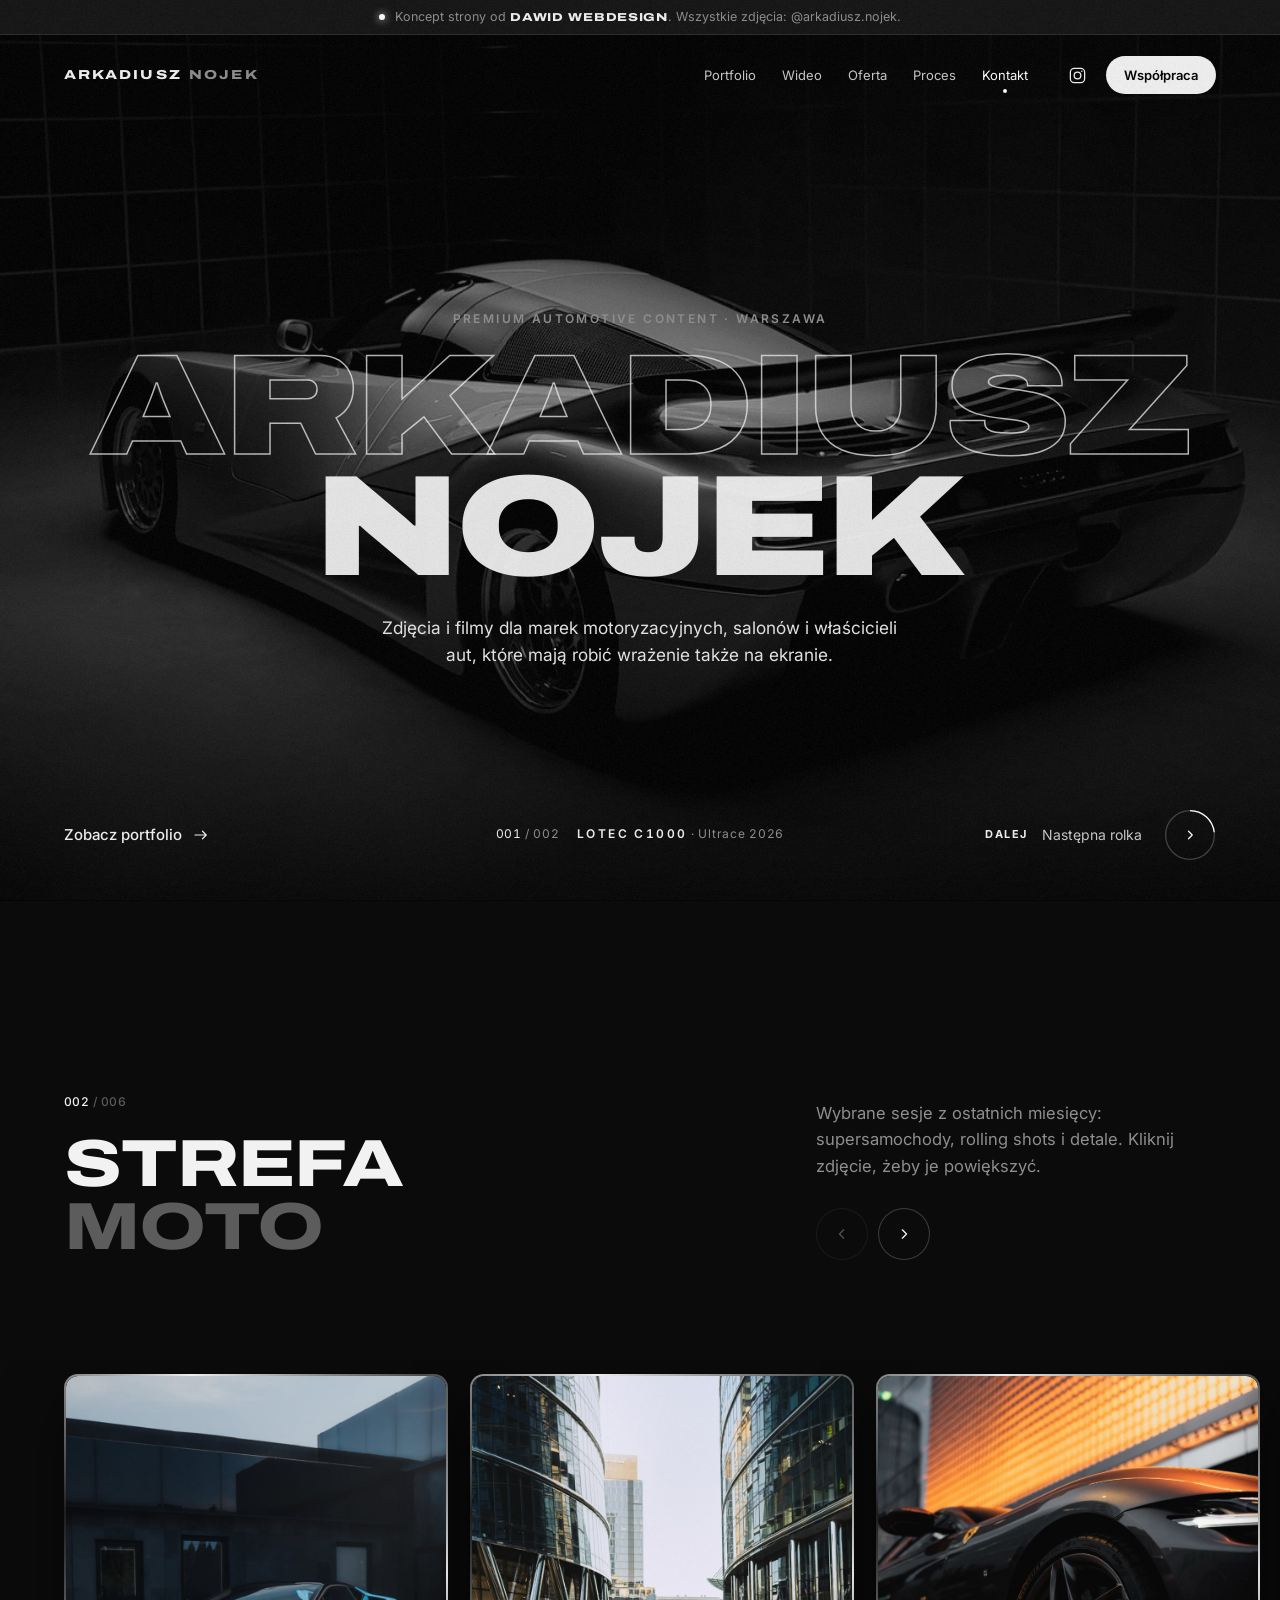
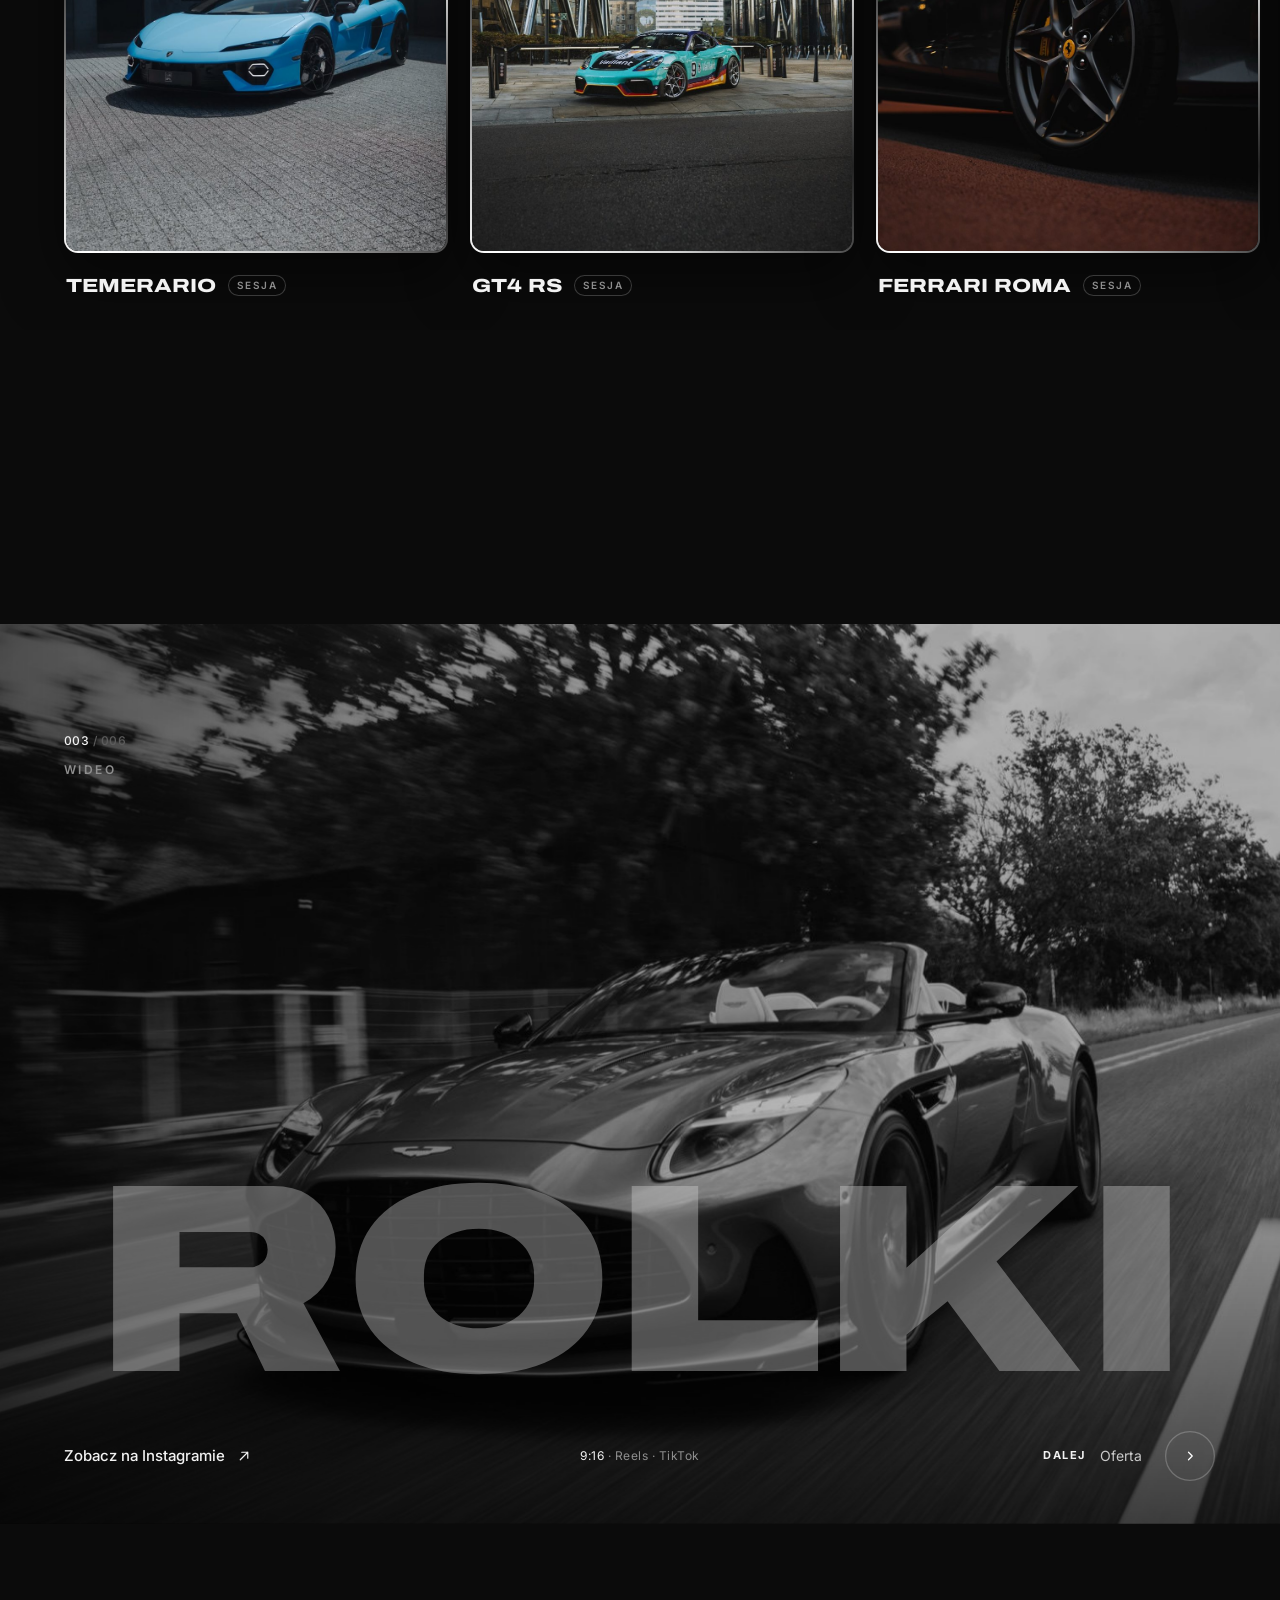
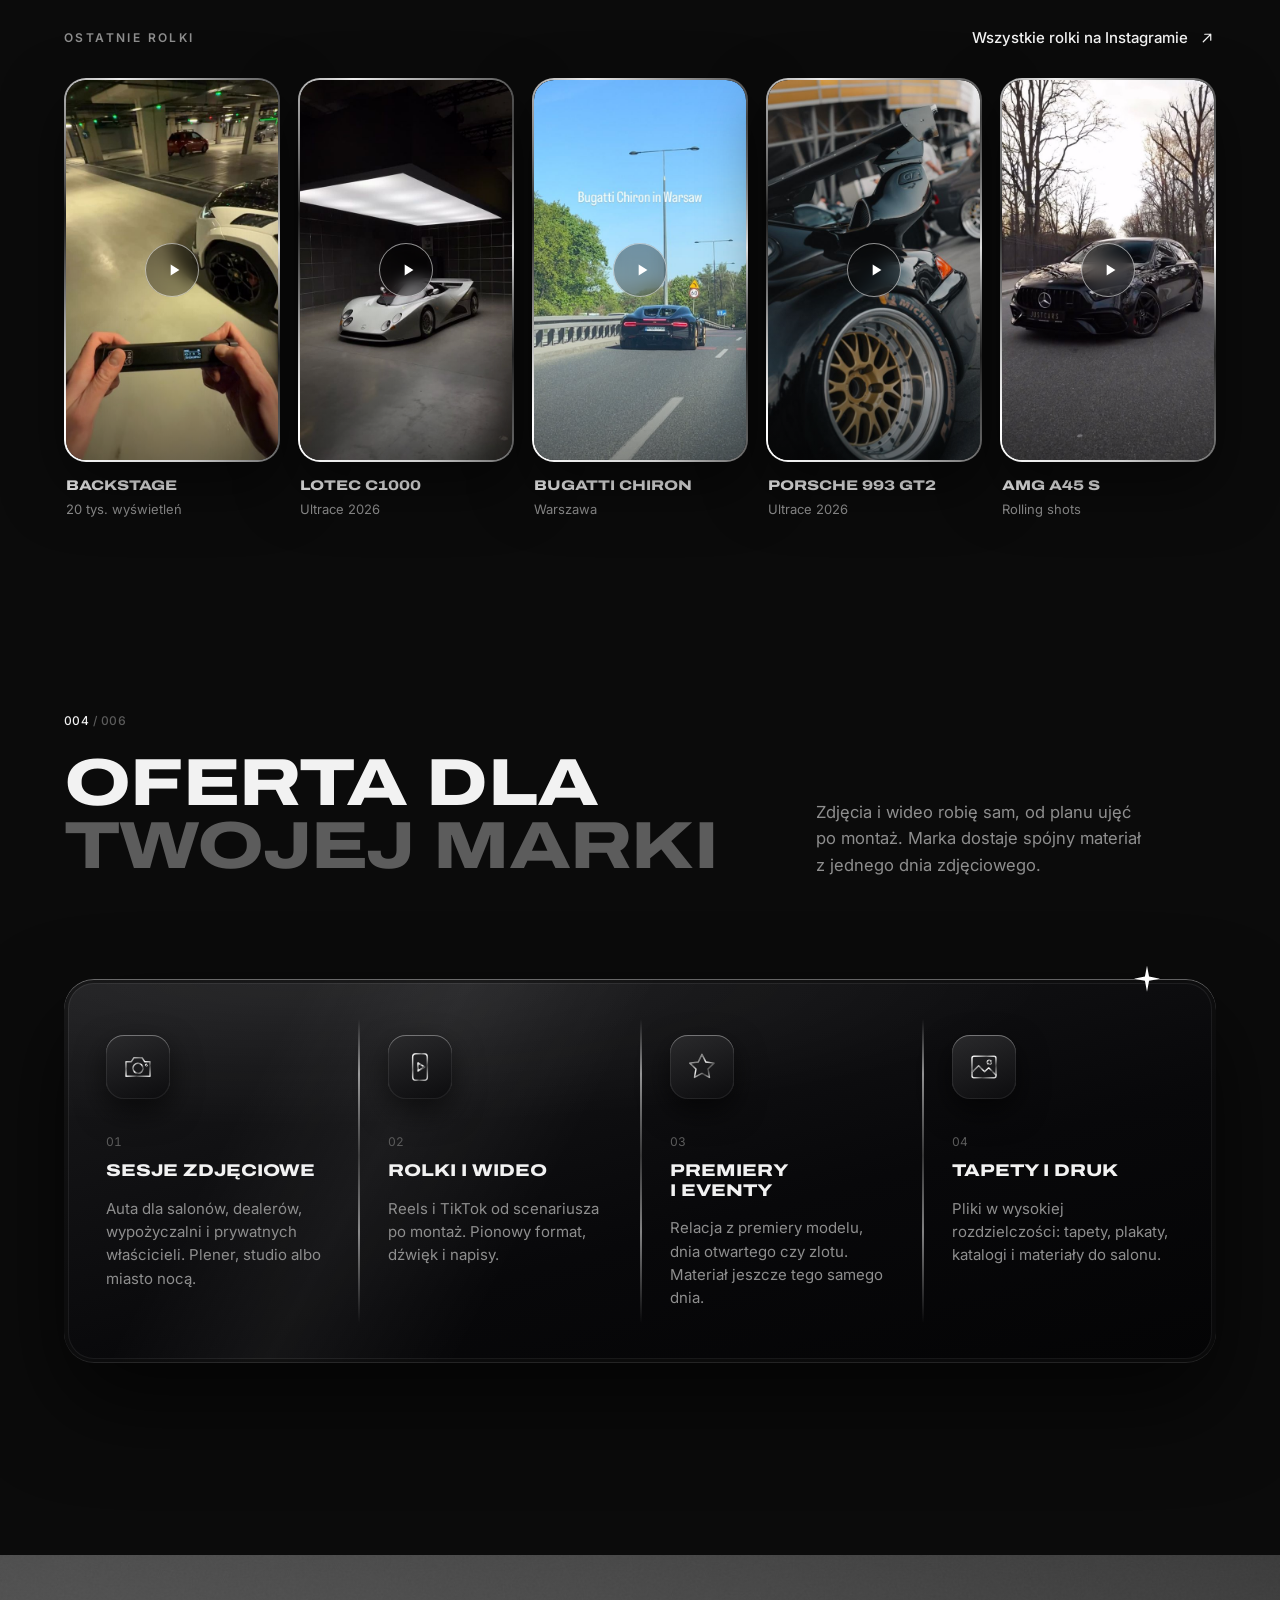
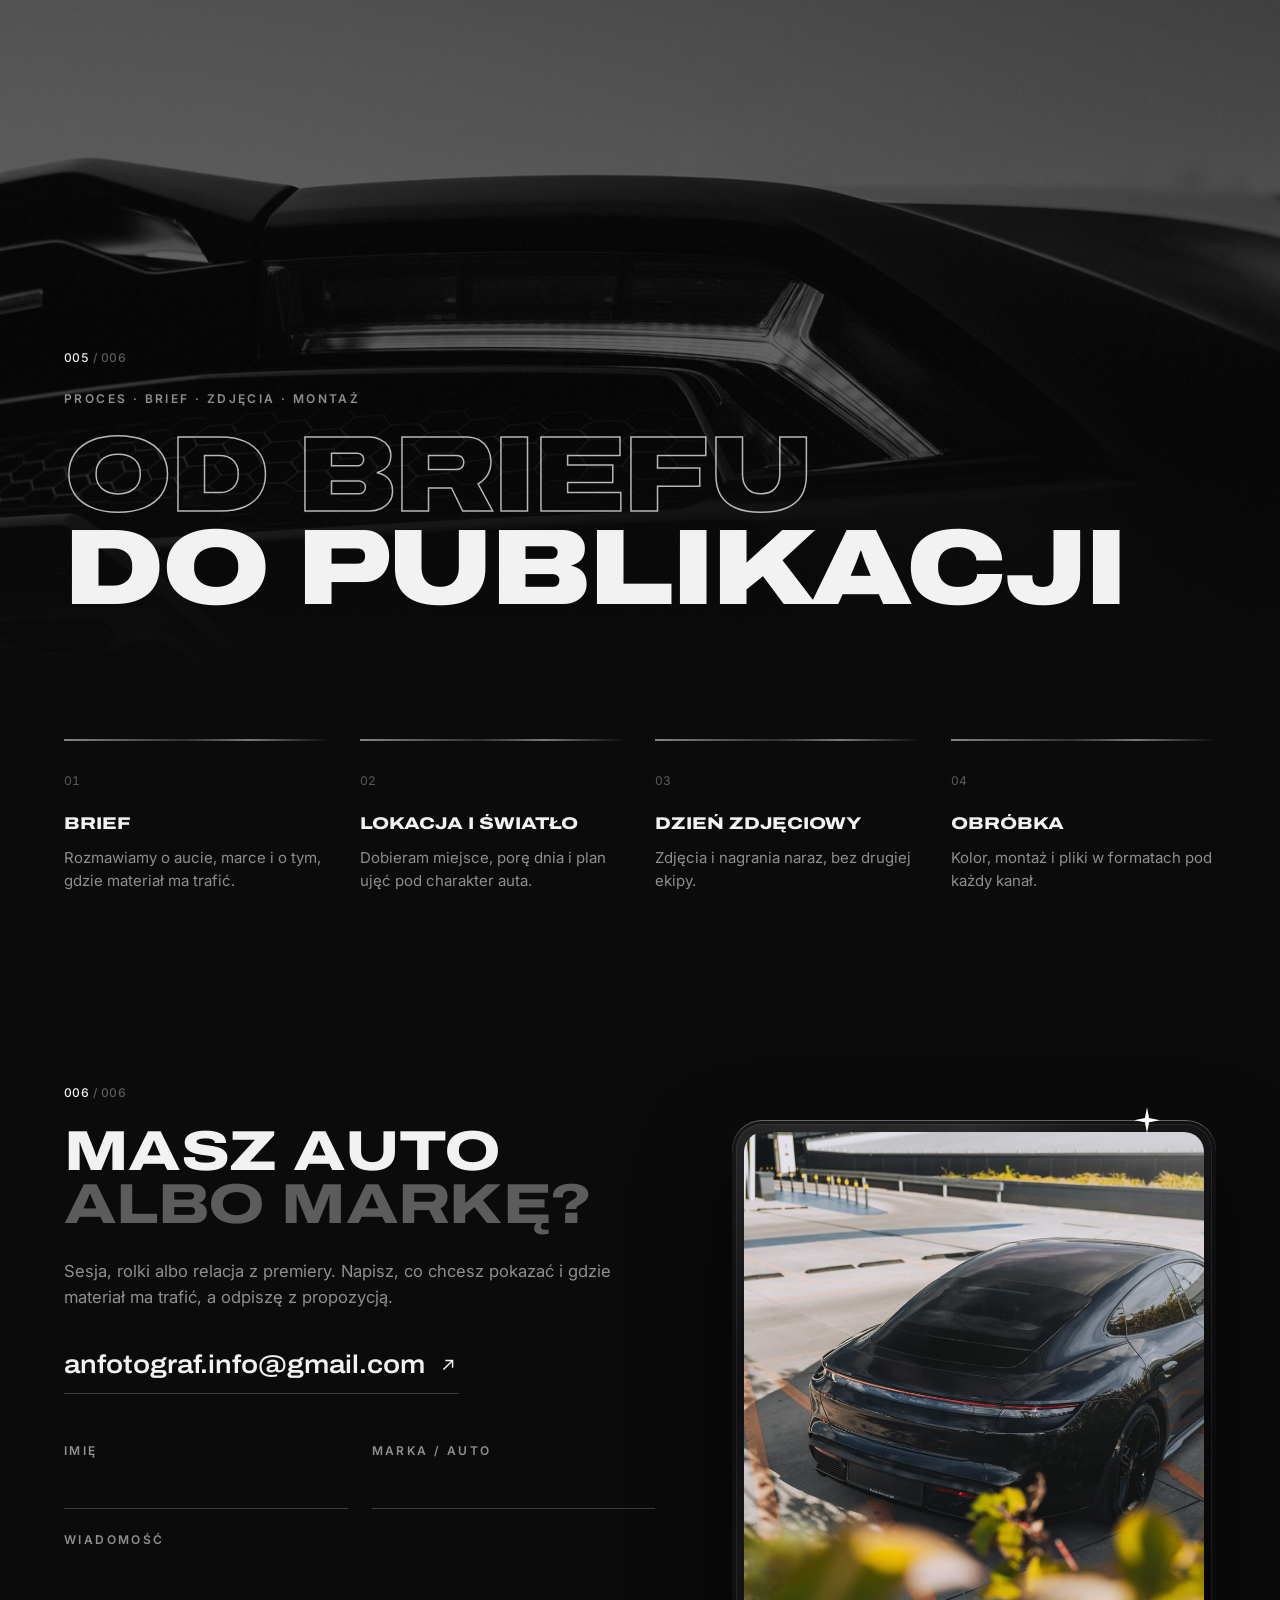
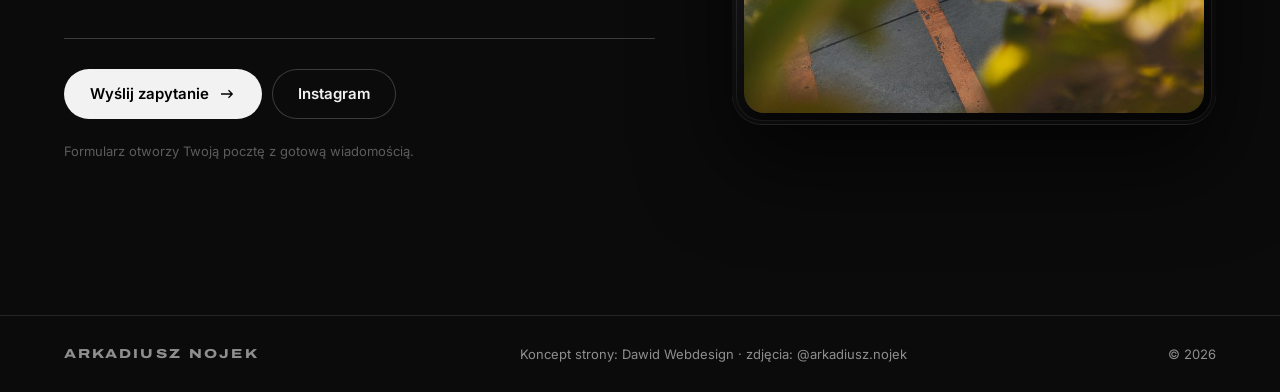
==== commit c9eaa41e: "Hero: druga rolka AMG A45 S, przełączanie DALEJ Co-Authored-By: Claude Opus 5.5 <noreply@anthropic.c" ====
--- a/index.html
+++ b/index.html
@@ -10,7 +10,7 @@
 <link rel="preconnect" href="https://fonts.gstatic.com" crossorigin>
 <link href="https://fonts.googleapis.com/css2?family=Archivo:wdth,wght@62..125,100..900&family=Inter:wght@400..600&display=swap" rel="stylesheet">
 <link rel="preload" as="image" href="img/lotec-poster.jpg">
-<link rel="stylesheet" href="style.css?v=7">
+<link rel="stylesheet" href="style.css?v=8">
 </head>
 <body>
 
@@ -52,9 +52,12 @@
 
 <!-- ===== HERO: monochrome, zdjęcia zmieniają się, nazwisko zostaje ===== -->
 <section class="hero" id="hero">
-  <video class="hero__wideo" id="heroWideo" autoplay muted loop playsinline poster="img/lotec-poster.jpg" aria-label="Lotec C1000 na Ultrace 2026, fragment rolki Arkadiusza Nojka">
+  <video class="hero__wideo aktywne" autoplay muted playsinline poster="img/lotec-poster.jpg" data-nazwa="Lotec C1000" data-opis="Ultrace 2026" aria-label="Lotec C1000 na Ultrace 2026, fragment rolki Arkadiusza Nojka">
     <source src="img/lotec-1080.mp4" type='video/mp4; codecs="vp09.00.40.08"'>
     <source src="img/lotec-720.mp4" type="video/mp4">
+  </video>
+  <video class="hero__wideo" muted playsinline preload="none" poster="img/rolki/a45.jpg" data-nazwa="AMG A45 S" data-opis="Rolling shots" style="object-position:50% 72%" aria-label="Mercedes-AMG A45 S, fragment rolki Arkadiusza Nojka">
+    <source src="img/rolki/a45.mp4" type="video/mp4">
   </video>
 
   <div class="hero__srodek">
@@ -65,10 +68,10 @@
 
   <div class="hero__dol wejscie">
     <a class="link-strzalka" href="#portfolio">Zobacz portfolio <svg viewBox="0 0 24 24" aria-hidden="true"><path d="M4 12h15M14 7l5 5-5 5"/></svg></a>
-    <p class="hero__nr"><b>Lotec C1000</b> <span>· Ultrace 2026</span></p>
-    <a class="dalej" id="heroDalej" href="#portfolio"><b>DALEJ</b><span>Portfolio</span>
+    <p class="hero__nr"><em id="heroNr">001</em> <span>/ 002</span> <b id="heroNazwa">Lotec C1000</b> <span id="heroOpis">· Ultrace 2026</span></p>
+    <button class="dalej" id="heroDalej" type="button"><b>DALEJ</b><span>Następna rolka</span>
       <span class="dalej__kolo"><svg class="dalej__pierscien" viewBox="0 0 48 48" aria-hidden="true"><circle cx="24" cy="24" r="22.5"/><circle class="postep" cx="24" cy="24" r="22.5"/></svg><svg class="dalej__grot" viewBox="0 0 24 24" aria-hidden="true"><path d="M10 7l5 5-5 5"/></svg></span>
-    </a>
+    </button>
   </div>
 </section>
 
@@ -270,6 +273,6 @@
   <p class="lb__opis"></p>
 </div>
 
-<script src="script.js?v=6"></script>
+<script src="script.js?v=7"></script>
 </body>
 </html>
--- a/style.css
+++ b/style.css
@@ -105,7 +105,7 @@
 /* ---------- hero ---------- */
 .hero{position:relative;height:calc(100vh - var(--pasek,34px));height:calc(100svh - var(--pasek,34px));min-height:640px;max-height:1100px;overflow:hidden;background:#000}
 .hero__wideo{position:absolute;inset:0;width:100%;height:100%;object-fit:cover;object-position:50% 62%;filter:var(--bw);opacity:0;transform:scale(1.06);transition:opacity 1.6s var(--ease),transform 3s var(--ease)}
-.gotowe .hero__wideo{opacity:1;transform:none}
+.gotowe .hero__wideo.aktywne{opacity:1;transform:none}
 .hero::after{content:"";position:absolute;inset:0;background:radial-gradient(ellipse 80% 60% at 50% 55%,rgba(0,0,0,.25),rgba(0,0,0,.72)),linear-gradient(0deg,rgba(0,0,0,.8),transparent 35%)}
 .hero__srodek{position:absolute;z-index:2;left:0;right:0;top:50%;transform:translateY(-44%);text-align:center;padding:0 var(--gutter)}
 .hero__h1{display:flex;flex-direction:column;align-items:center;margin-top:18px;font-weight:900;font-size:clamp(40px,11.2vw,200px);line-height:.84;letter-spacing:-.02em;text-transform:uppercase}
@@ -115,7 +115,8 @@
 .hero__dol{position:absolute;z-index:2;left:var(--gutter);right:var(--gutter);bottom:40px;display:grid;grid-template-columns:1fr auto 1fr;align-items:center}
 .hero__nr{font-size:12px;letter-spacing:.04em;font-variant-numeric:tabular-nums}
 .hero__nr span{color:var(--szary)}
-.hero__nr b{font-weight:600;letter-spacing:.2em;text-transform:uppercase}
+.hero__nr em{font-style:normal}
+.hero__nr b{margin-left:14px;font-weight:600;letter-spacing:.2em;text-transform:uppercase}
 .hero__nr span{letter-spacing:.06em}
 .wejscie{opacity:0;transform:translateY(24px);transition:opacity 1.2s var(--ease),transform 1.2s var(--ease)}
 .gotowe .wejscie{opacity:1;transform:none}
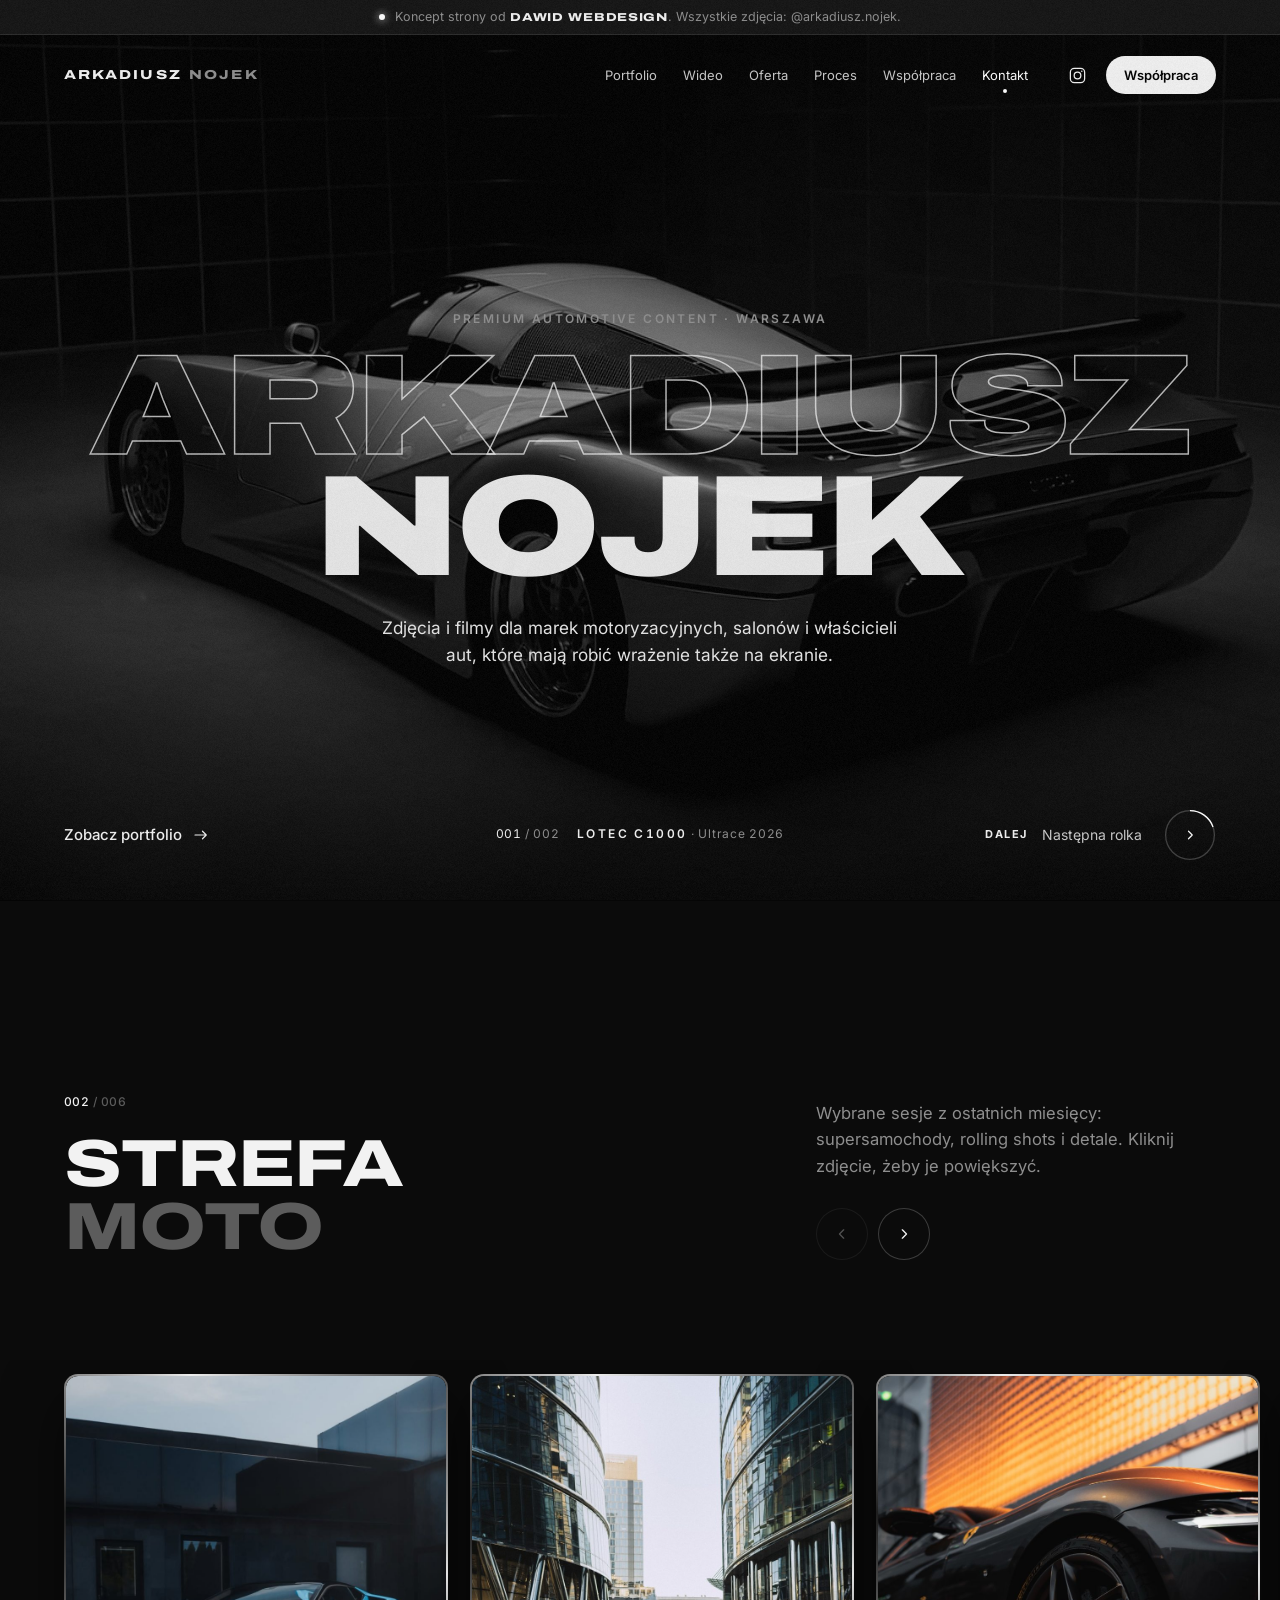
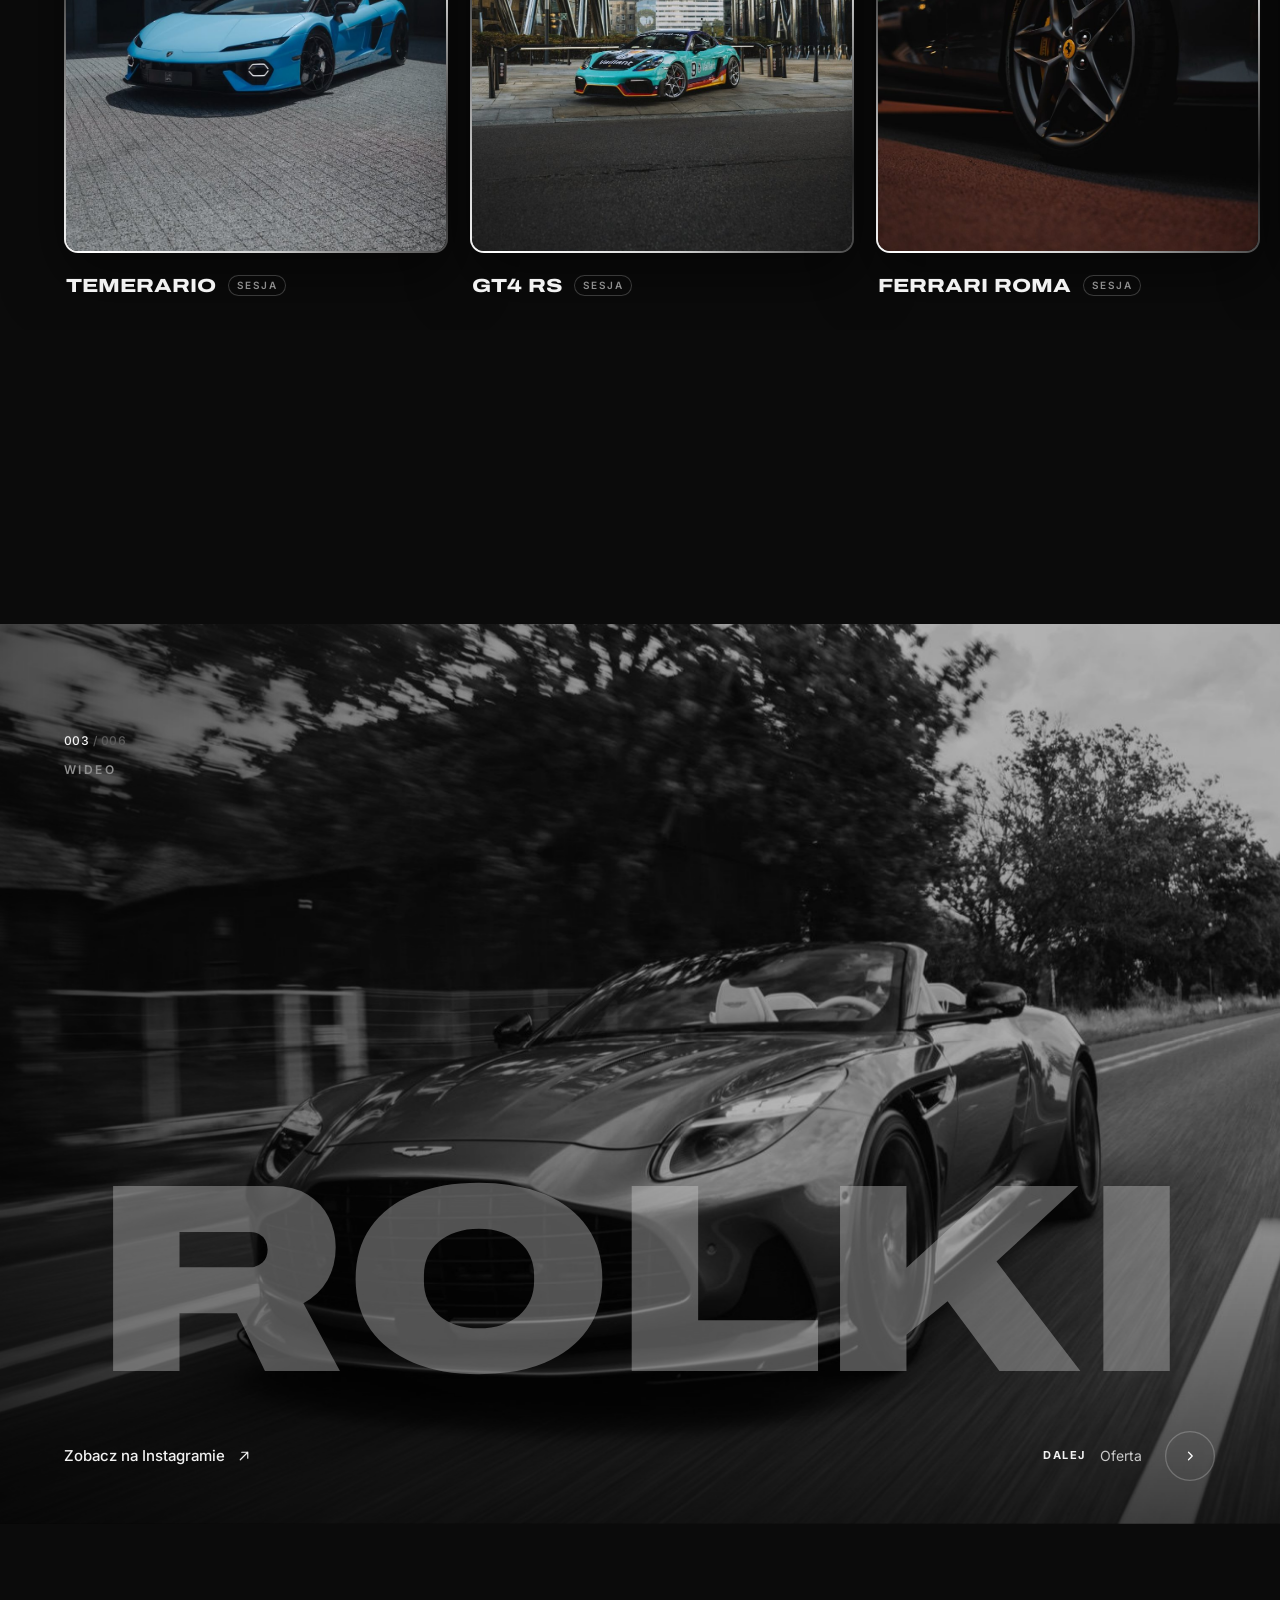
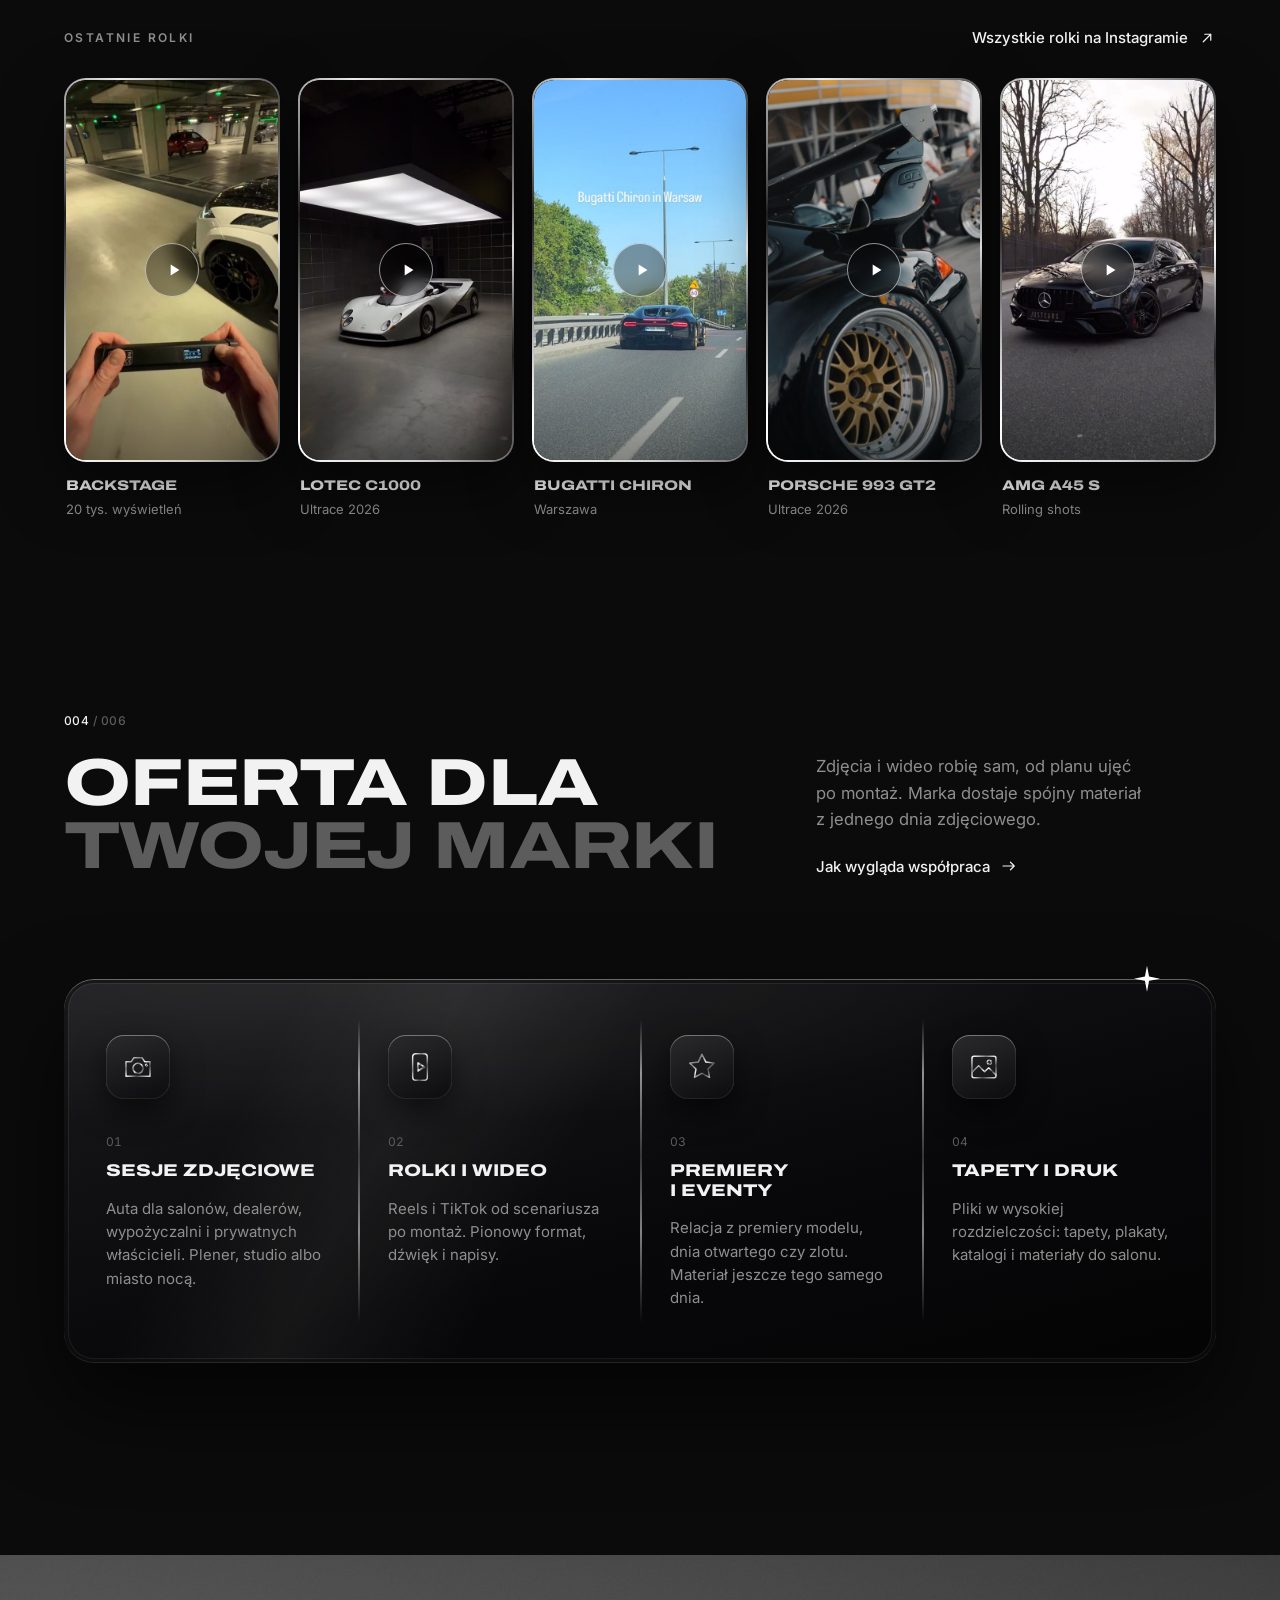
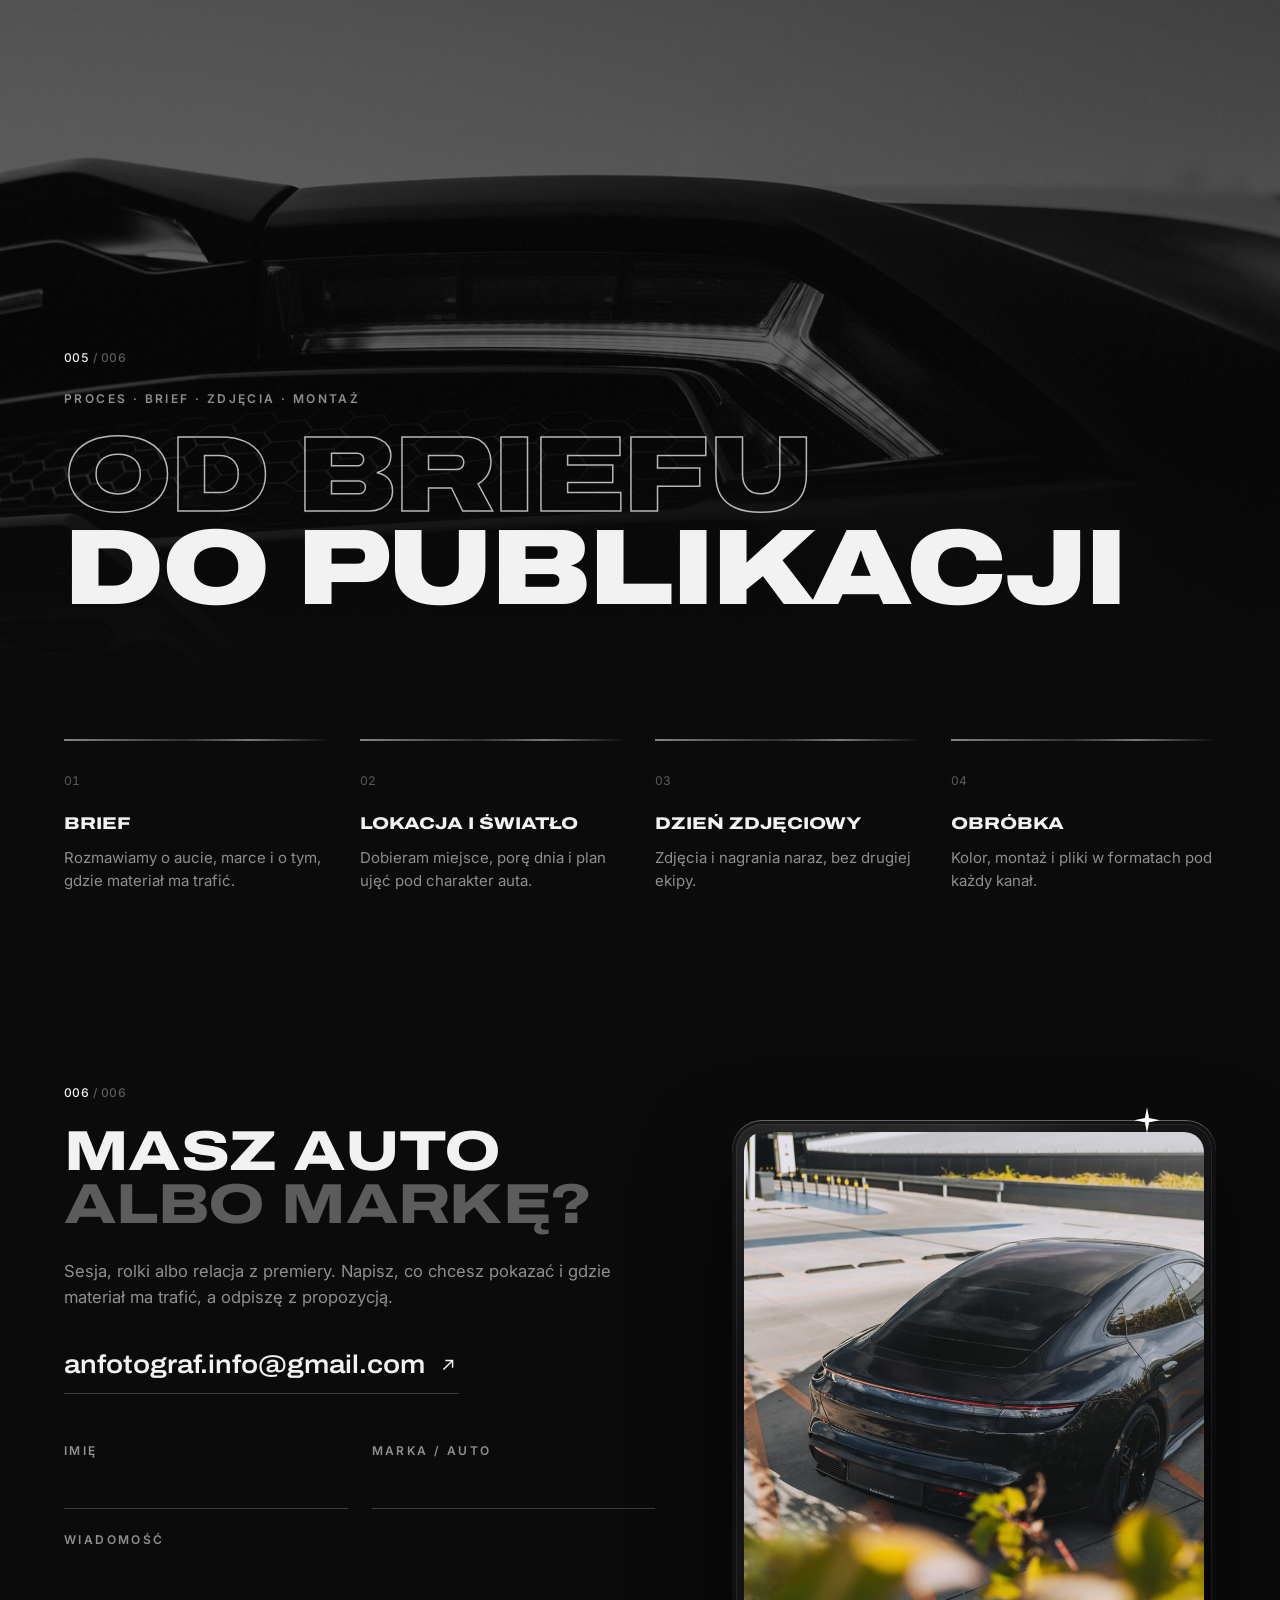
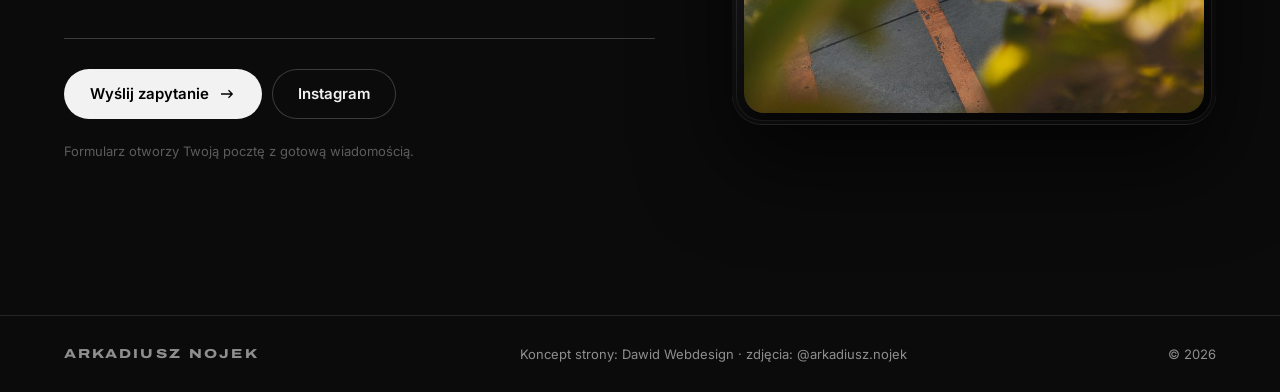
==== commit a64284be: "Podstrona Współpraca, bez napisu 9:16, mniejsze menu na telefonie Co-Authored-By: Claude Opus 5.5 <n" ====
--- a/index.html
+++ b/index.html
@@ -10,7 +10,7 @@
 <link rel="preconnect" href="https://fonts.gstatic.com" crossorigin>
 <link href="https://fonts.googleapis.com/css2?family=Archivo:wdth,wght@62..125,100..900&family=Inter:wght@400..600&display=swap" rel="stylesheet">
 <link rel="preload" as="image" href="img/lotec-poster.jpg">
-<link rel="stylesheet" href="style.css?v=8">
+<link rel="stylesheet" href="style.css?v=11">
 </head>
 <body>
 
@@ -37,13 +37,14 @@
     <a href="#wideo">Wideo</a>
     <a href="#oferta">Oferta</a>
     <a href="#proces">Proces</a>
+    <a href="wspolpraca.html">Współpraca</a>
     <a href="#kontakt">Kontakt</a>
   </nav>
   <div class="nav__prawo">
     <a class="nav__ikona" href="https://www.instagram.com/arkadiusz.nojek/" target="_blank" rel="noopener" aria-label="Instagram @arkadiusz.nojek">
       <svg viewBox="0 0 24 24"><rect x="3" y="3" width="18" height="18" rx="5"/><circle cx="12" cy="12" r="4.2"/><circle class="pelna" cx="17.4" cy="6.6" r="1"/></svg>
     </a>
-    <a class="btn btn--male" href="#kontakt">Współpraca</a>
+    <a class="btn btn--male" href="wspolpraca.html">Współpraca</a>
     <button class="nav__kropki" id="burger" type="button" aria-label="Menu" aria-expanded="false" aria-controls="menu"><i></i><i></i><i></i><i></i></button>
   </div>
 </header>
@@ -126,7 +127,7 @@
   <h2 class="mono__slowo" aria-label="Rolki"><span class="mono__litery" data-litery>ROLKI</span></h2>
   <div class="mono__dol">
     <a class="link-strzalka" href="https://www.instagram.com/arkadiusz.nojek/" target="_blank" rel="noopener">Zobacz na Instagramie <svg viewBox="0 0 24 24" aria-hidden="true"><path d="M7 17 17 7M9 7h8v8"/></svg></a>
-    <p class="mono__nr">9:16 <span>· Reels · TikTok</span></p>
+    <span aria-hidden="true"></span>
     <a class="dalej" href="#oferta"><b>DALEJ</b><span>Oferta</span>
       <span class="dalej__kolo"><svg class="dalej__pierscien" viewBox="0 0 48 48" aria-hidden="true"><circle cx="24" cy="24" r="22.5"/></svg><svg class="dalej__grot" viewBox="0 0 24 24" aria-hidden="true"><path d="M10 7l5 5-5 5"/></svg></span>
     </a>
@@ -173,7 +174,7 @@
         <p class="licznik reveal">004 <span>/ 006</span></p>
         <h2 class="tytul reveal">Oferta dla<br><span class="szary">Twojej marki</span></h2>
       </div>
-      <p class="wstep naglowek__prawo reveal">Zdjęcia i&nbsp;wideo robię sam, od&nbsp;planu ujęć po&nbsp;montaż. Marka dostaje spójny materiał z&nbsp;jednego dnia zdjęciowego.</p>
+      <div class="naglowek__prawo"><p class="wstep reveal">Zdjęcia i&nbsp;wideo robię sam, od&nbsp;planu ujęć po&nbsp;montaż. Marka dostaje spójny materiał z&nbsp;jednego dnia zdjęciowego.</p><a class="link-strzalka reveal oferta__wiecej" href="wspolpraca.html">Jak wygląda współpraca <svg viewBox="0 0 24 24" aria-hidden="true"><path d="M4 12h15M14 7l5 5-5 5"/></svg></a></div>
     </header>
 
     <div class="panel chrom-ramka reveal">
--- a/style.css
+++ b/style.css
@@ -256,6 +256,84 @@
 .reveal{opacity:0;transform:translateY(30px);transition:opacity 1.1s var(--ease),transform 1.1s var(--ease)}
 .reveal.widac{opacity:1;transform:none}
 
+/* =========================================================
+   PODSTRONA: WSPÓŁPRACA
+   ========================================================= */
+.oferta__wiecej{margin-top:22px}
+.mono--start{margin-top:0;height:calc(100vh - var(--pasek,34px));height:calc(100svh - var(--pasek,34px))}
+.mono__slowo--dlugie{font-size:10.4vw}
+.mono--start .mono__tekst{top:34%}
+.mono--start::after{background:linear-gradient(180deg,rgba(0,0,0,.6),transparent 26%),linear-gradient(90deg,rgba(0,0,0,.55),transparent 55%),linear-gradient(0deg,rgba(0,0,0,.6),transparent 40%)}
+
+/* krok po kroku: oś czasu */
+.przebieg{display:grid;grid-template-columns:minmax(0,.9fr) minmax(0,1.1fr);gap:clamp(40px,7vw,120px);align-items:start}
+.przebieg__lewo{position:sticky;top:110px}
+.przebieg__foto{margin-top:40px;padding:10px;max-width:380px}
+.przebieg__foto img{width:100%;aspect-ratio:4/5;object-fit:cover;border-radius:22px}
+.os{position:relative;display:flex;flex-direction:column;gap:0}
+.os::before{content:"";position:absolute;left:25px;top:30px;bottom:30px;width:1.5px;background:linear-gradient(to bottom,#fff,#5a5a5a 45%,#e6e6e6 70%,transparent);opacity:.45}
+.os__krok{position:relative;display:grid;grid-template-columns:52px minmax(0,1fr);gap:26px;padding:26px 0}
+.os__nr{position:relative;z-index:1;display:grid;place-items:center;width:52px;height:52px;border-radius:50%;background:var(--bg);box-shadow:inset 0 0 0 1px var(--linia-2);font-size:12px;font-variant-numeric:tabular-nums}
+.os__krok:first-child .os__nr{background:var(--tekst);color:#000;box-shadow:none}
+.os__krok h3{font-family:var(--szeroki);font-stretch:125%;font-size:18px;font-weight:800;text-transform:uppercase;line-height:1.15;margin:12px 0 10px}
+.os__krok p{color:var(--szary);font-size:15px;max-width:34em}
+
+/* co dostajesz */
+.pliki{display:grid;grid-template-columns:repeat(5,1fr);border-top:1px solid var(--linia)}
+.plik{position:relative;padding:30px 24px 34px 0}
+.plik+.plik{padding-left:24px}
+.plik+.plik::before{content:"";position:absolute;left:0;top:30px;bottom:30px;width:1px;background:var(--linia)}
+.plik__format{display:inline-block;font-family:var(--szeroki);font-stretch:125%;font-weight:900;font-size:clamp(28px,3vw,44px);line-height:1;color:transparent;-webkit-text-stroke:1.2px rgba(242,242,242,.75);margin-bottom:22px}
+.plik h3{font-size:15px;font-weight:600;line-height:1.3;margin-bottom:8px}
+.plik p{color:var(--szary);font-size:14px}
+
+/* pytania */
+.pytania{margin-top:clamp(70px,9vw,120px);max-width:860px}
+.pytania__tytul{font-family:var(--szeroki);font-stretch:125%;font-size:17px;font-weight:800;text-transform:uppercase;margin-bottom:14px}
+.pytanie{border-bottom:1px solid var(--linia)}
+.pytanie summary{position:relative;display:block;padding:24px 50px 24px 0;font-size:clamp(17px,1.6vw,21px);font-weight:500;cursor:pointer;list-style:none}
+.pytanie summary::-webkit-details-marker{display:none}
+.pytanie summary::after{content:"";position:absolute;right:4px;top:50%;width:14px;height:14px;margin-top:-7px;background:linear-gradient(#fff,#fff) center/14px 1.5px no-repeat,linear-gradient(#fff,#fff) center/1.5px 14px no-repeat;transition:transform .4s var(--ease)}
+.pytanie[open] summary::after{transform:rotate(45deg)}
+.pytanie p{padding:0 50px 26px 0;color:var(--szary);font-size:16px;max-width:42em}
+
+/* brief: wybór zakresu */
+.wybor{border:0;margin:0;padding:0;display:flex;flex-wrap:wrap;gap:10px}
+.wybor legend{width:100%;margin-bottom:12px;font-size:12px;font-weight:600;letter-spacing:.2em;text-transform:uppercase;color:var(--szary);padding:0}
+.wybor label{display:block;cursor:pointer}
+.wybor input{position:absolute;opacity:0;pointer-events:none}
+.wybor label span{display:inline-flex;align-items:center;min-height:42px;padding:0 18px;border-radius:999px;box-shadow:inset 0 0 0 1px var(--linia-2);font-size:14px;font-weight:500;letter-spacing:0;text-transform:none;color:var(--jasny);transition:background .25s,color .25s,box-shadow .25s}
+.wybor label:hover span{box-shadow:inset 0 0 0 1px rgba(255,255,255,.5);color:#fff}
+.wybor input:checked+span{background:var(--tekst);color:#000;box-shadow:none}
+.wybor input:focus-visible+span{outline:1.5px solid var(--tekst);outline-offset:3px}
+.formularz input::placeholder{color:var(--ciemny)}
+
+@media (max-width:1100px){
+  .pliki{grid-template-columns:repeat(3,1fr)}
+  .plik:nth-child(4){padding-left:0}
+  .plik:nth-child(4)::before{display:none}
+  .plik:nth-child(n+4){border-top:1px solid var(--linia)}
+}
+@media (max-width:900px){
+  .przebieg{grid-template-columns:1fr}
+  .przebieg__lewo{position:static}
+  .przebieg__foto{display:none}
+}
+@media (max-width:760px){
+  .mono.mono--start{height:auto;padding-top:130px}
+  .mono.mono--start::after{display:none}
+  .mono__slowo--dlugie{font-size:11.6vw;margin-top:-12vw}
+  .pliki{grid-template-columns:1fr 1fr}
+  .plik,.plik+.plik{padding:26px 16px 26px 0}
+  .plik:nth-child(even){padding-left:16px}
+  .plik::before{display:none}
+  .plik+.plik::before{display:none}
+  .plik:nth-child(n+3){border-top:1px solid var(--linia)}
+  .os__krok{grid-template-columns:44px minmax(0,1fr);gap:18px}
+  .os__nr{width:44px;height:44px}
+  .os::before{left:21.5px}
+}
+
 /* ---------- responsywność ---------- */
 @media (max-width:1100px){
   .uslugi{grid-template-columns:repeat(2,1fr)}
@@ -264,10 +342,10 @@
   .kroki{grid-template-columns:repeat(2,1fr);gap:40px 30px}
 }
 @media (max-width:900px){
-  .nav__menu{position:fixed;inset:0;z-index:-1;flex-direction:column;justify-content:center;gap:6px;margin:0;padding:90px var(--gutter) 60px;background:var(--bg);opacity:0;visibility:hidden;transition:opacity .45s var(--ease),visibility 0s .45s}
+  .nav__menu{position:fixed;inset:0;z-index:-1;overflow:hidden;flex-direction:column;justify-content:center;gap:6px;margin:0;padding:90px var(--gutter) 60px;background:var(--bg);opacity:0;visibility:hidden;transition:opacity .45s var(--ease),visibility 0s .45s}
   .nav--otwarte{background:transparent;-webkit-backdrop-filter:none;backdrop-filter:none;box-shadow:none}
   .nav--otwarte .nav__menu{opacity:1;visibility:visible;transition:opacity .45s var(--ease)}
-  .nav__menu a{font-family:var(--szeroki);font-stretch:125%;font-weight:800;font-size:clamp(30px,9vw,46px);line-height:1.15;text-transform:uppercase;color:var(--tekst);transform:translateY(24px);opacity:0;transition:transform .6s var(--ease),opacity .6s var(--ease)}
+  .nav__menu a{font-family:var(--szeroki);font-stretch:125%;font-weight:800;font-size:clamp(24px,7.6vw,46px);line-height:1.2;text-transform:uppercase;color:var(--tekst);max-width:100%;transform:translateY(24px);opacity:0;transition:transform .6s var(--ease),opacity .6s var(--ease)}
   .nav--otwarte .nav__menu a{transform:none;opacity:1}
   .nav--otwarte .nav__menu a:nth-child(2){transition-delay:.04s}
   .nav--otwarte .nav__menu a:nth-child(3){transition-delay:.08s}
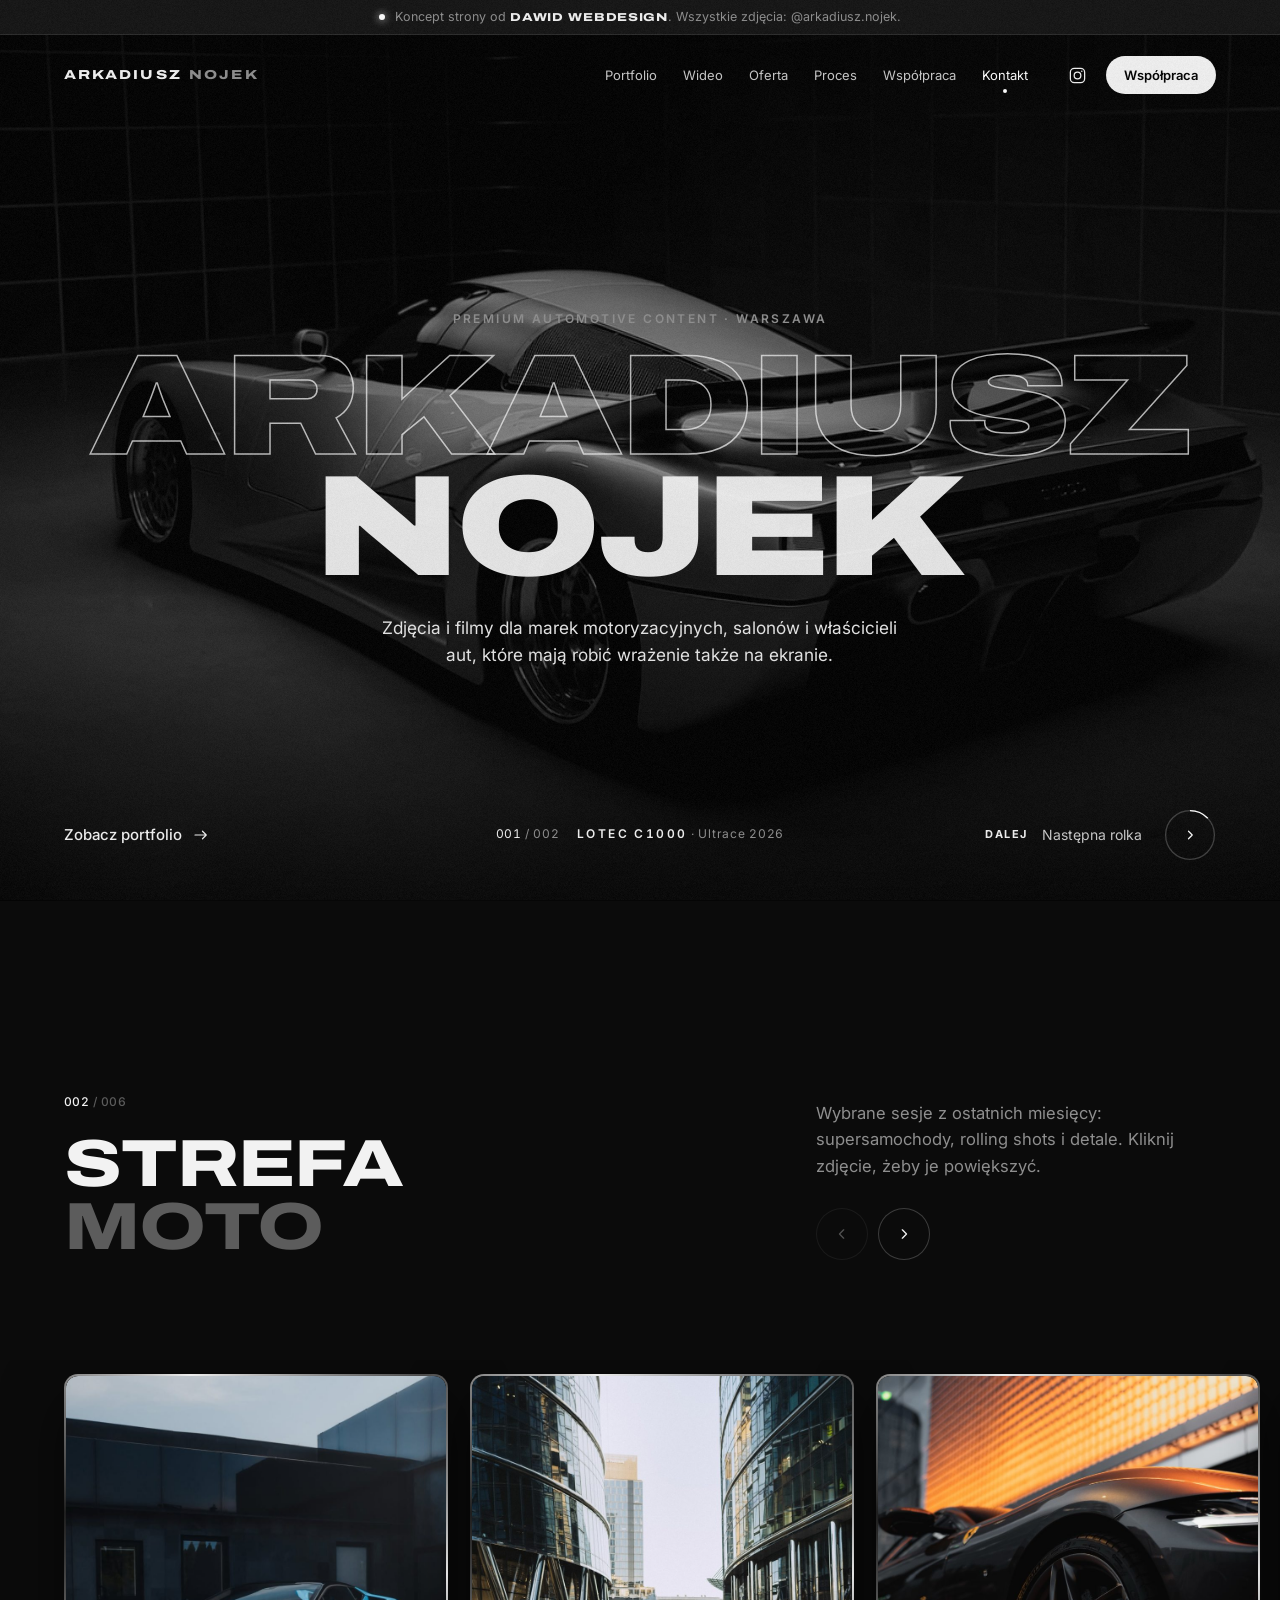
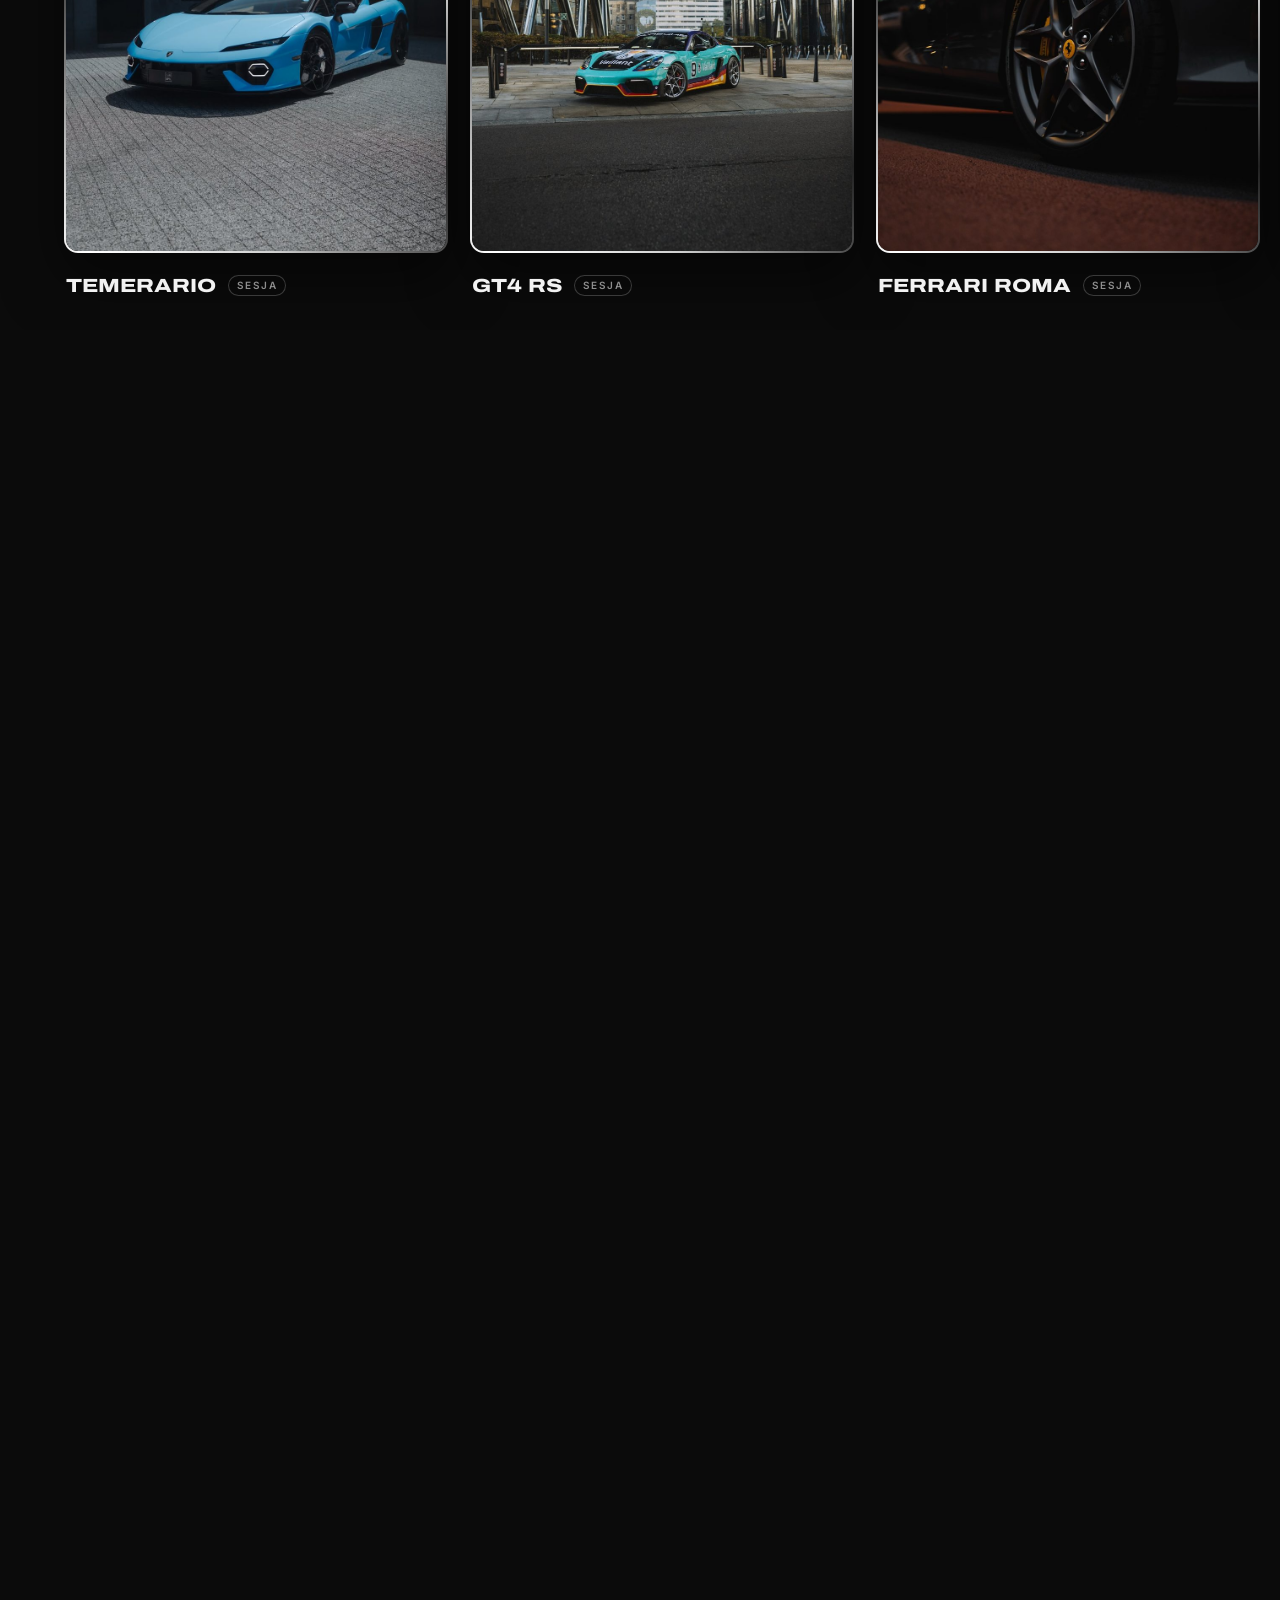
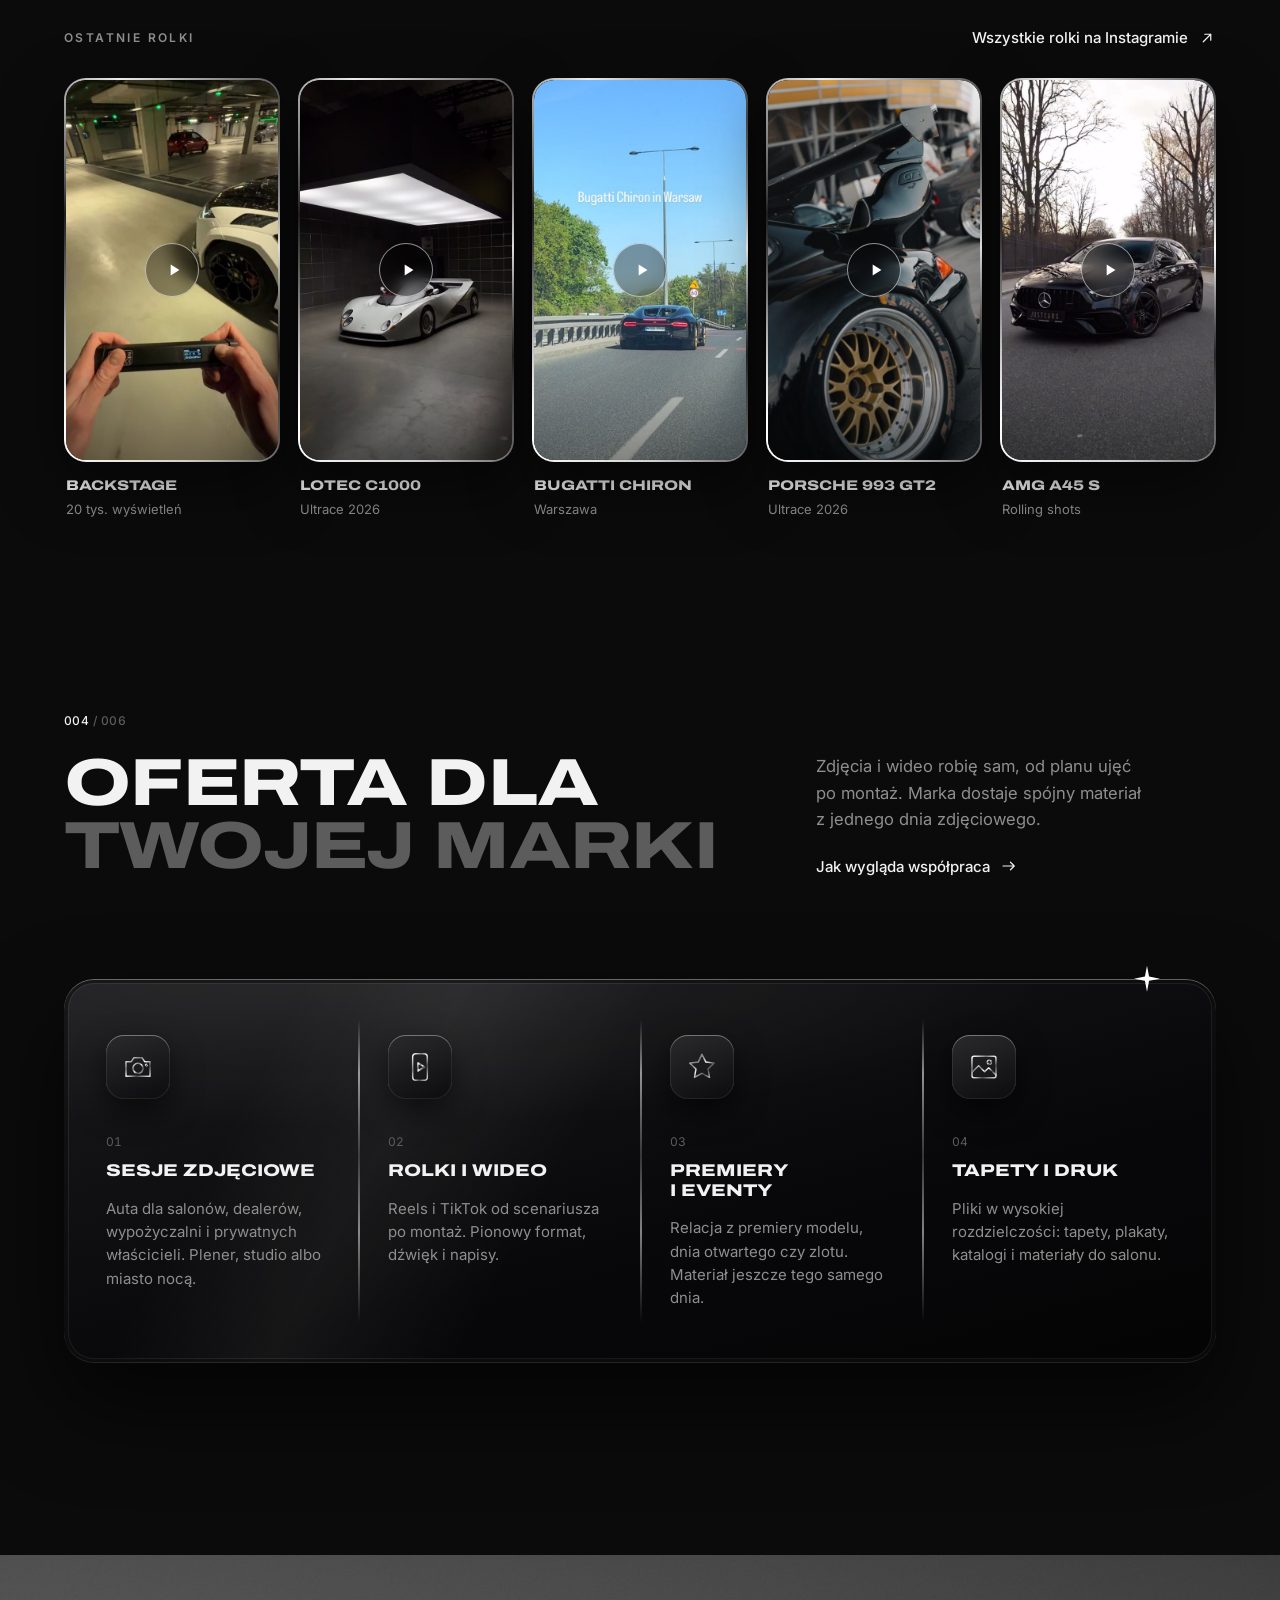
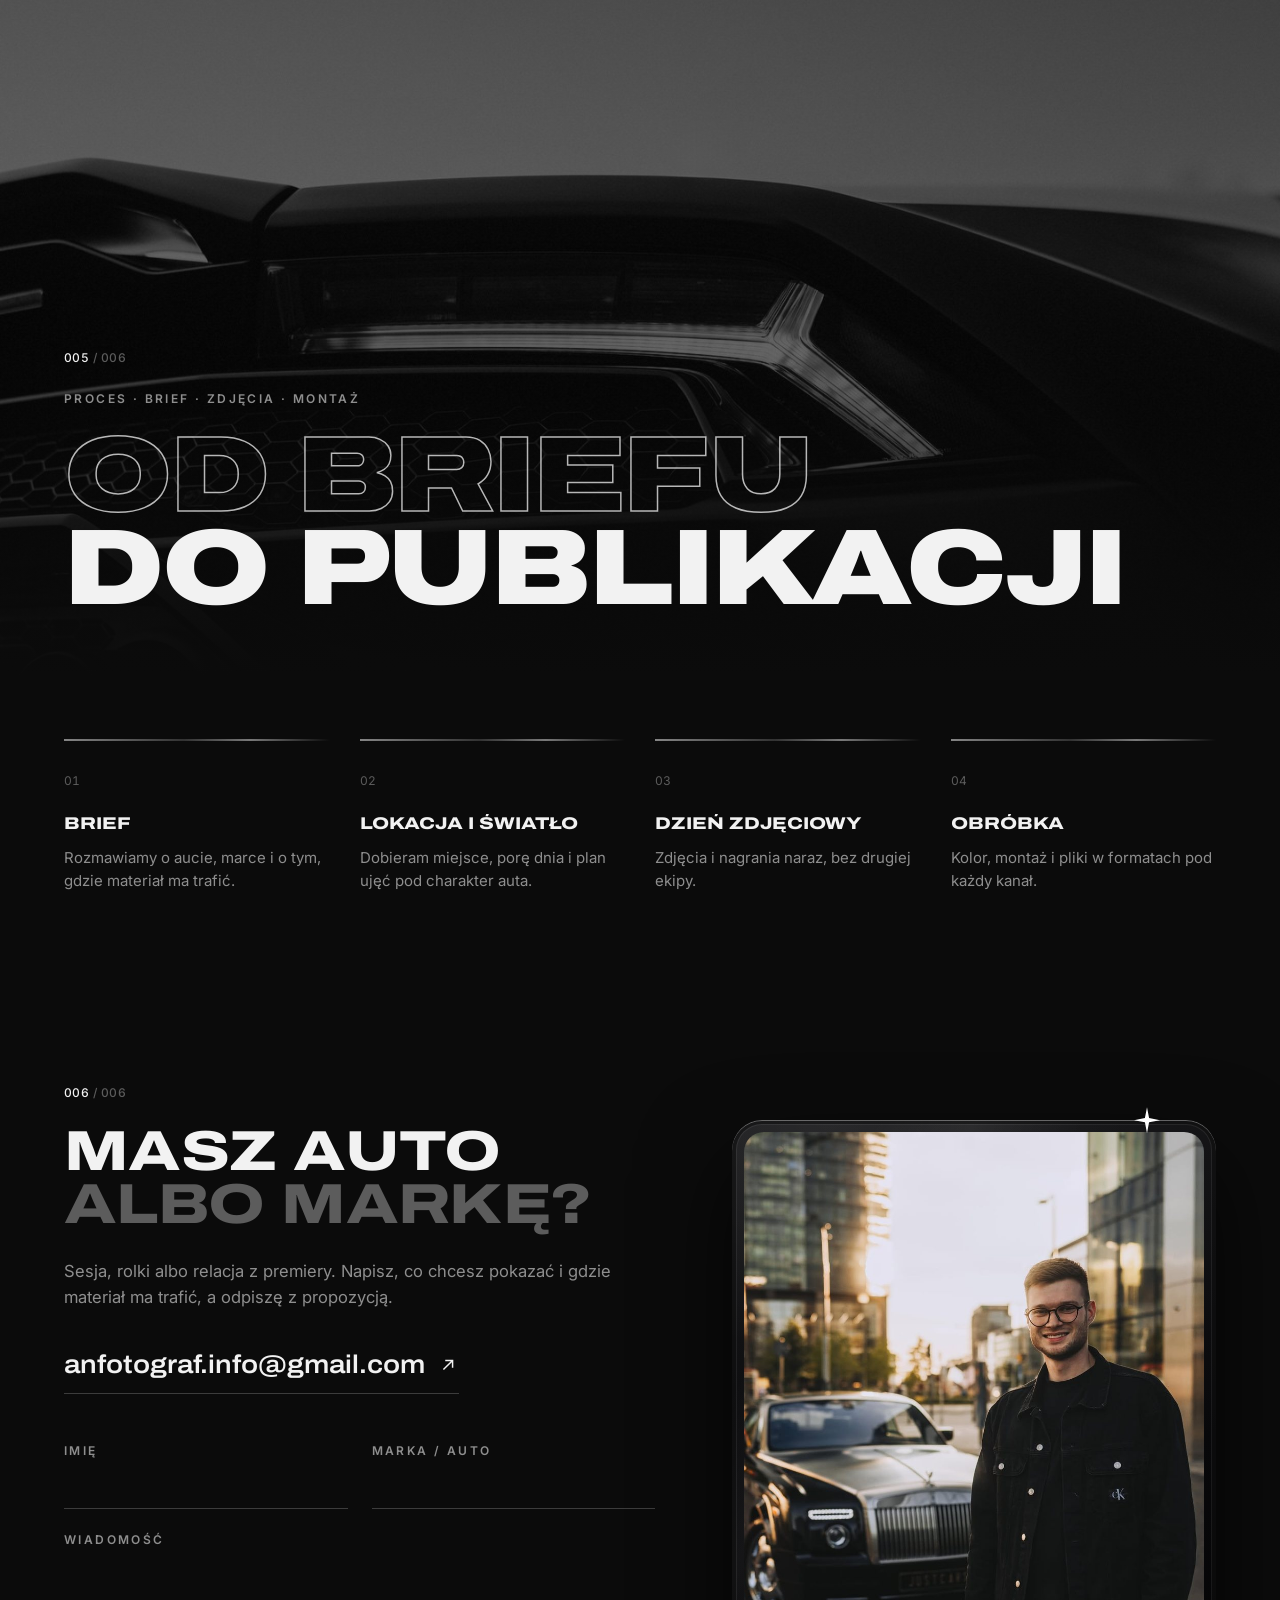
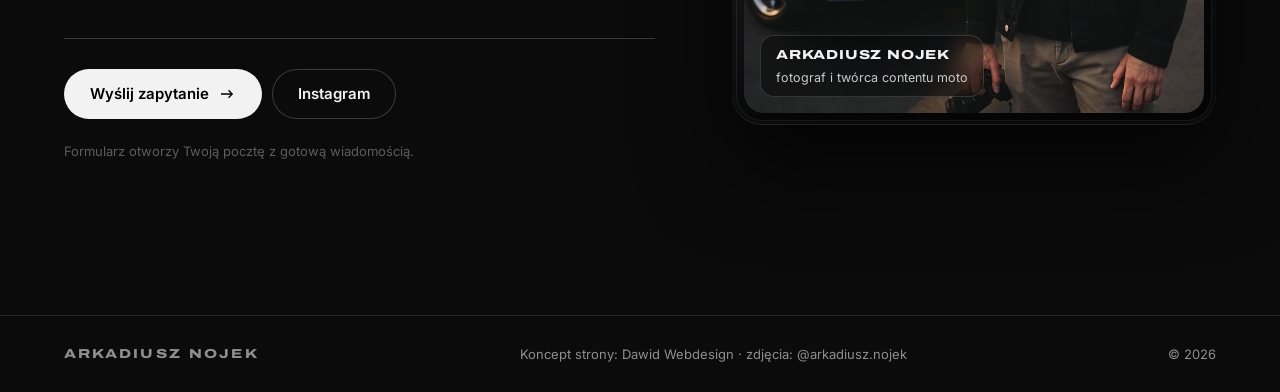
==== commit e573f4eb: "Zdjęcie Arka przy kontakcie, nowe sekcje Krok po kroku i Formaty, bez pytań Co-Authored-By: Claude O" ====
--- a/index.html
+++ b/index.html
@@ -10,7 +10,7 @@
 <link rel="preconnect" href="https://fonts.gstatic.com" crossorigin>
 <link href="https://fonts.googleapis.com/css2?family=Archivo:wdth,wght@62..125,100..900&family=Inter:wght@400..600&display=swap" rel="stylesheet">
 <link rel="preload" as="image" href="img/lotec-poster.jpg">
-<link rel="stylesheet" href="style.css?v=11">
+<link rel="stylesheet" href="style.css?v=14">
 </head>
 <body>
 
@@ -250,7 +250,8 @@
       </form>
     </div>
     <figure class="kontakt__foto chrom-ramka reveal">
-      <img src="img/k-taycan_0.jpg" alt="Porsche Taycan Turbo S z tyłu" loading="lazy">
+      <img src="img/k-arek.jpg" alt="Arkadiusz Nojek z aparatem obok Rolls-Royce'a" style="object-position:50% 38%" loading="lazy">
+      <figcaption class="kontakt__podpis"><b>Arkadiusz Nojek</b><span>fotograf i twórca contentu moto</span></figcaption>
       <span class="iskra" aria-hidden="true"></span>
     </figure>
   </div>
--- a/style.css
+++ b/style.css
@@ -236,6 +236,9 @@
 .formularz__info{grid-column:1/-1;font-size:13px;color:var(--ciemny)}
 .kontakt__foto{padding:12px;aspect-ratio:4/5}
 .kontakt__foto img{width:100%;height:100%;object-fit:cover;border-radius:20px}
+.kontakt__podpis{position:absolute;left:28px;bottom:28px;display:flex;flex-direction:column;gap:2px;padding:10px 16px;border-radius:14px;background:rgba(0,0,0,.45);-webkit-backdrop-filter:blur(12px);backdrop-filter:blur(12px);box-shadow:inset 0 0 0 1px rgba(255,255,255,.14)}
+.kontakt__podpis b{font-family:var(--szeroki);font-stretch:125%;font-weight:800;font-size:13px;letter-spacing:.06em;text-transform:uppercase}
+.kontakt__podpis span{font-size:12.5px;color:var(--jasny)}
 
 /* ---------- stopka ---------- */
 .stopka{border-top:1px solid var(--linia);padding:28px 0}
@@ -265,37 +268,26 @@
 .mono--start .mono__tekst{top:34%}
 .mono--start::after{background:linear-gradient(180deg,rgba(0,0,0,.6),transparent 26%),linear-gradient(90deg,rgba(0,0,0,.55),transparent 55%),linear-gradient(0deg,rgba(0,0,0,.6),transparent 40%)}
 
-/* krok po kroku: oś czasu */
-.przebieg{display:grid;grid-template-columns:minmax(0,.9fr) minmax(0,1.1fr);gap:clamp(40px,7vw,120px);align-items:start}
-.przebieg__lewo{position:sticky;top:110px}
-.przebieg__foto{margin-top:40px;padding:10px;max-width:380px}
-.przebieg__foto img{width:100%;aspect-ratio:4/5;object-fit:cover;border-radius:22px}
-.os{position:relative;display:flex;flex-direction:column;gap:0}
-.os::before{content:"";position:absolute;left:25px;top:30px;bottom:30px;width:1.5px;background:linear-gradient(to bottom,#fff,#5a5a5a 45%,#e6e6e6 70%,transparent);opacity:.45}
-.os__krok{position:relative;display:grid;grid-template-columns:52px minmax(0,1fr);gap:26px;padding:26px 0}
-.os__nr{position:relative;z-index:1;display:grid;place-items:center;width:52px;height:52px;border-radius:50%;background:var(--bg);box-shadow:inset 0 0 0 1px var(--linia-2);font-size:12px;font-variant-numeric:tabular-nums}
-.os__krok:first-child .os__nr{background:var(--tekst);color:#000;box-shadow:none}
-.os__krok h3{font-family:var(--szeroki);font-stretch:125%;font-size:18px;font-weight:800;text-transform:uppercase;line-height:1.15;margin:12px 0 10px}
-.os__krok p{color:var(--szary);font-size:15px;max-width:34em}
-
-/* co dostajesz */
-.pliki{display:grid;grid-template-columns:repeat(5,1fr);border-top:1px solid var(--linia)}
-.plik{position:relative;padding:30px 24px 34px 0}
-.plik+.plik{padding-left:24px}
-.plik+.plik::before{content:"";position:absolute;left:0;top:30px;bottom:30px;width:1px;background:var(--linia)}
-.plik__format{display:inline-block;font-family:var(--szeroki);font-stretch:125%;font-weight:900;font-size:clamp(28px,3vw,44px);line-height:1;color:transparent;-webkit-text-stroke:1.2px rgba(242,242,242,.75);margin-bottom:22px}
-.plik h3{font-size:15px;font-weight:600;line-height:1.3;margin-bottom:8px}
-.plik p{color:var(--szary);font-size:14px}
-
-/* pytania */
-.pytania{margin-top:clamp(70px,9vw,120px);max-width:860px}
-.pytania__tytul{font-family:var(--szeroki);font-stretch:125%;font-size:17px;font-weight:800;text-transform:uppercase;margin-bottom:14px}
-.pytanie{border-bottom:1px solid var(--linia)}
-.pytanie summary{position:relative;display:block;padding:24px 50px 24px 0;font-size:clamp(17px,1.6vw,21px);font-weight:500;cursor:pointer;list-style:none}
-.pytanie summary::-webkit-details-marker{display:none}
-.pytanie summary::after{content:"";position:absolute;right:4px;top:50%;width:14px;height:14px;margin-top:-7px;background:linear-gradient(#fff,#fff) center/14px 1.5px no-repeat,linear-gradient(#fff,#fff) center/1.5px 14px no-repeat;transition:transform .4s var(--ease)}
-.pytanie[open] summary::after{transform:rotate(45deg)}
-.pytanie p{padding:0 50px 26px 0;color:var(--szary);font-size:16px;max-width:42em}
+/* krok po kroku: karty ze zdjęciami */
+.kroki-tasma{gap:18px}
+.krokk{position:relative;flex:0 0 clamp(250px,24vw,340px);aspect-ratio:3/4;scroll-snap-align:start;overflow:hidden;border:2px solid transparent;border-radius:22px;background:linear-gradient(var(--panel) 0 0) padding-box,var(--chrom) border-box;box-shadow:0 24px 60px rgba(0,0,0,.5)}
+.krokk img{position:absolute;inset:0;width:100%;height:100%;object-fit:cover;border-radius:20px;filter:var(--bw) brightness(.75);transition:transform 1.2s var(--ease),filter .8s var(--ease)}
+.krokk:hover img{transform:scale(1.05);filter:none}
+.krokk::after{content:"";position:absolute;inset:0;border-radius:20px;background:linear-gradient(0deg,rgba(0,0,0,.88) 0%,rgba(0,0,0,.25) 45%,rgba(0,0,0,.35) 100%);pointer-events:none}
+.krokk__nr{position:absolute;z-index:2;top:22px;left:24px;font-family:var(--szeroki);font-stretch:125%;font-weight:900;font-size:clamp(56px,5.4vw,84px);line-height:.8;color:transparent;-webkit-text-stroke:1.5px rgba(242,242,242,.8)}
+.krokk__opis{position:absolute;z-index:2;left:24px;right:24px;bottom:24px}
+.krokk__opis h3{font-family:var(--szeroki);font-stretch:125%;font-weight:800;font-size:17px;line-height:1.15;text-transform:uppercase;margin-bottom:10px}
+.krokk__opis p{font-size:14.5px;line-height:1.5;color:var(--jasny)}
+
+/* jedno ujęcie, każdy format */
+.formaty{display:flex;align-items:flex-end;gap:clamp(12px,1.6vw,22px)}
+.format{flex-basis:0;min-width:0}
+.format__ramka{display:block;aspect-ratio:var(--ar);overflow:hidden;border:2px solid transparent;border-radius:18px;background:linear-gradient(var(--panel) 0 0) padding-box,var(--chrom) border-box;box-shadow:0 24px 60px rgba(0,0,0,.5)}
+.format__ramka img{width:100%;height:100%;object-fit:cover;border-radius:16px;transition:transform 1.2s var(--ease)}
+.format:hover .format__ramka img{transform:scale(1.04)}
+.format figcaption{padding:16px 2px 0}
+.format figcaption b{display:block;font-family:var(--szeroki);font-stretch:125%;font-weight:900;font-size:clamp(22px,2.2vw,32px);line-height:1;color:transparent;-webkit-text-stroke:1.2px rgba(242,242,242,.8)}
+.format figcaption span{display:block;margin-top:10px;font-size:14px;line-height:1.45;color:var(--szary)}
 
 /* brief: wybór zakresu */
 .wybor{border:0;margin:0;padding:0;display:flex;flex-wrap:wrap;gap:10px}
@@ -308,30 +300,13 @@
 .wybor input:focus-visible+span{outline:1.5px solid var(--tekst);outline-offset:3px}
 .formularz input::placeholder{color:var(--ciemny)}
 
-@media (max-width:1100px){
-  .pliki{grid-template-columns:repeat(3,1fr)}
-  .plik:nth-child(4){padding-left:0}
-  .plik:nth-child(4)::before{display:none}
-  .plik:nth-child(n+4){border-top:1px solid var(--linia)}
-}
-@media (max-width:900px){
-  .przebieg{grid-template-columns:1fr}
-  .przebieg__lewo{position:static}
-  .przebieg__foto{display:none}
-}
 @media (max-width:760px){
   .mono.mono--start{height:auto;padding-top:130px}
   .mono.mono--start::after{display:none}
   .mono__slowo--dlugie{font-size:11.6vw;margin-top:-12vw}
-  .pliki{grid-template-columns:1fr 1fr}
-  .plik,.plik+.plik{padding:26px 16px 26px 0}
-  .plik:nth-child(even){padding-left:16px}
-  .plik::before{display:none}
-  .plik+.plik::before{display:none}
-  .plik:nth-child(n+3){border-top:1px solid var(--linia)}
-  .os__krok{grid-template-columns:44px minmax(0,1fr);gap:18px}
-  .os__nr{width:44px;height:44px}
-  .os::before{left:21.5px}
+  .krokk{flex-basis:72vw}
+  .formaty{display:grid;grid-template-columns:1fr 1fr;align-items:end;gap:22px 12px}
+  .format figcaption span{font-size:13px}
 }
 
 /* ---------- responsywność ---------- */
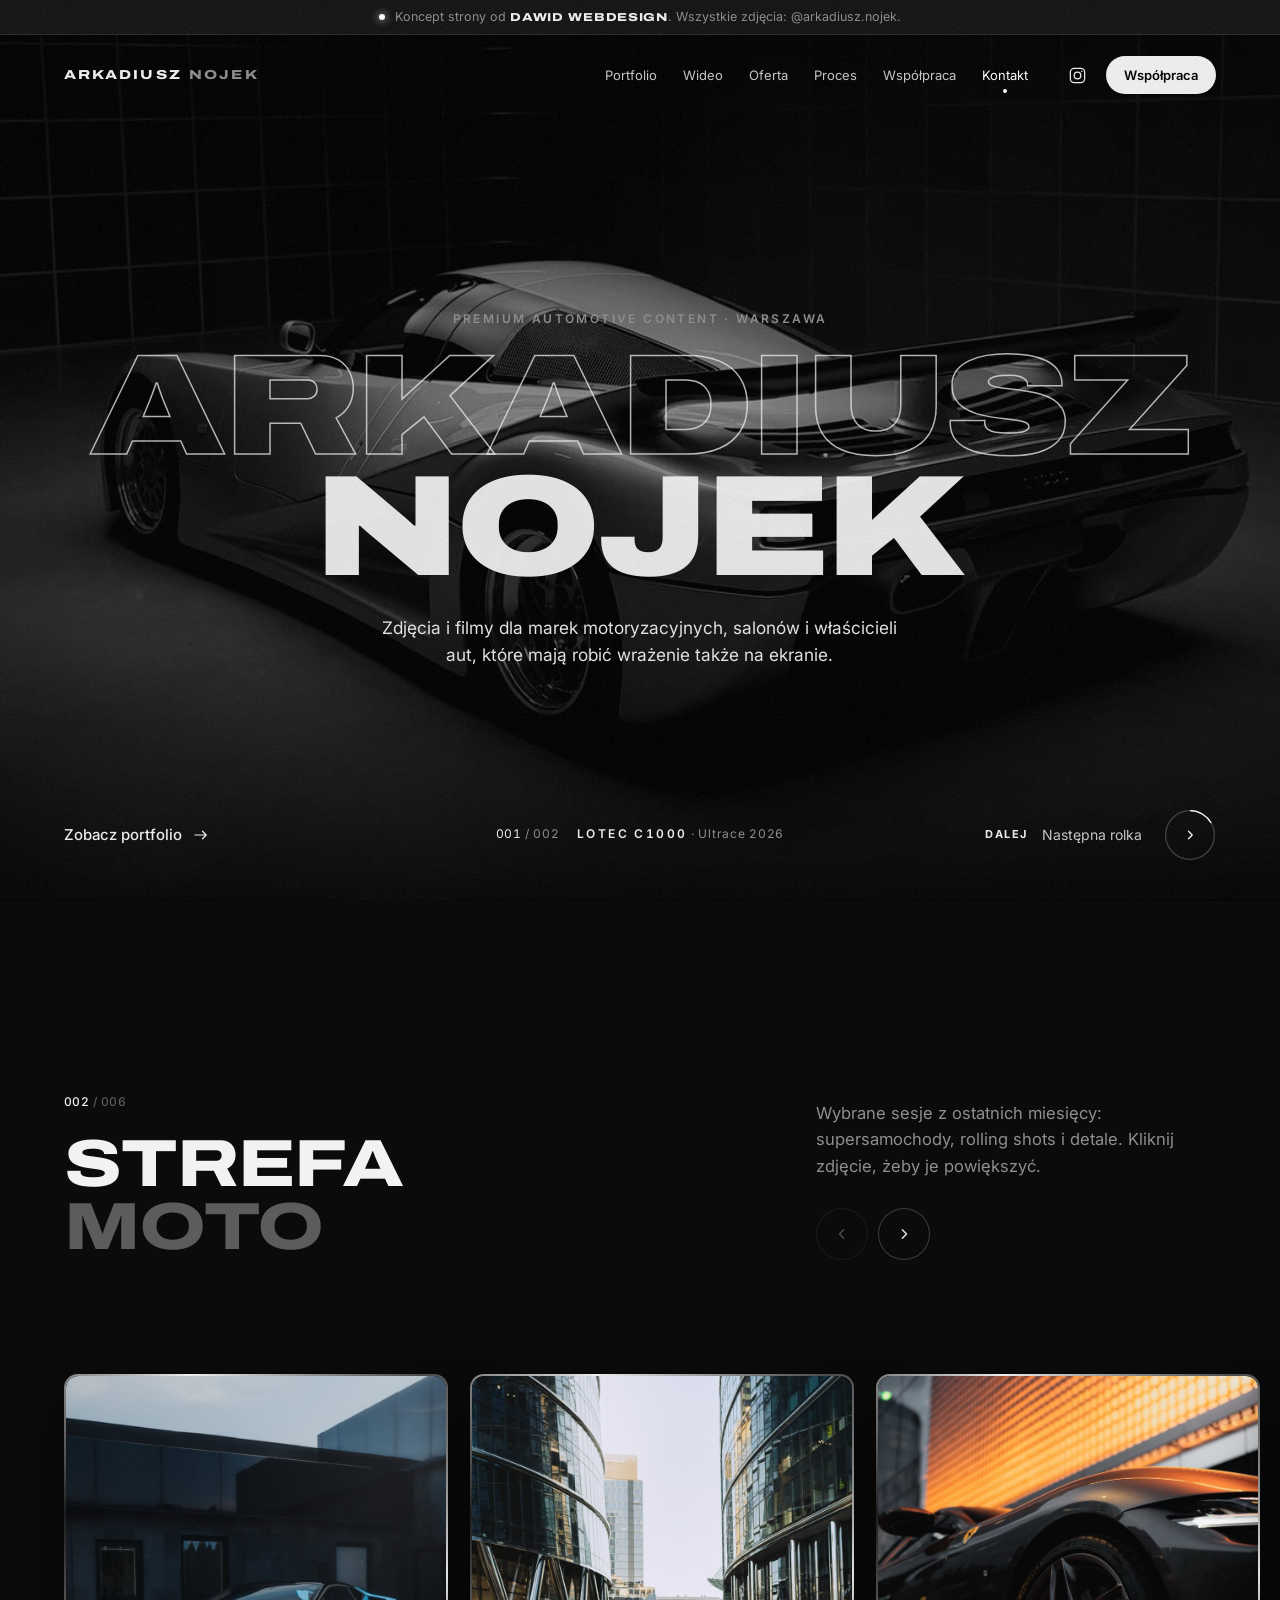
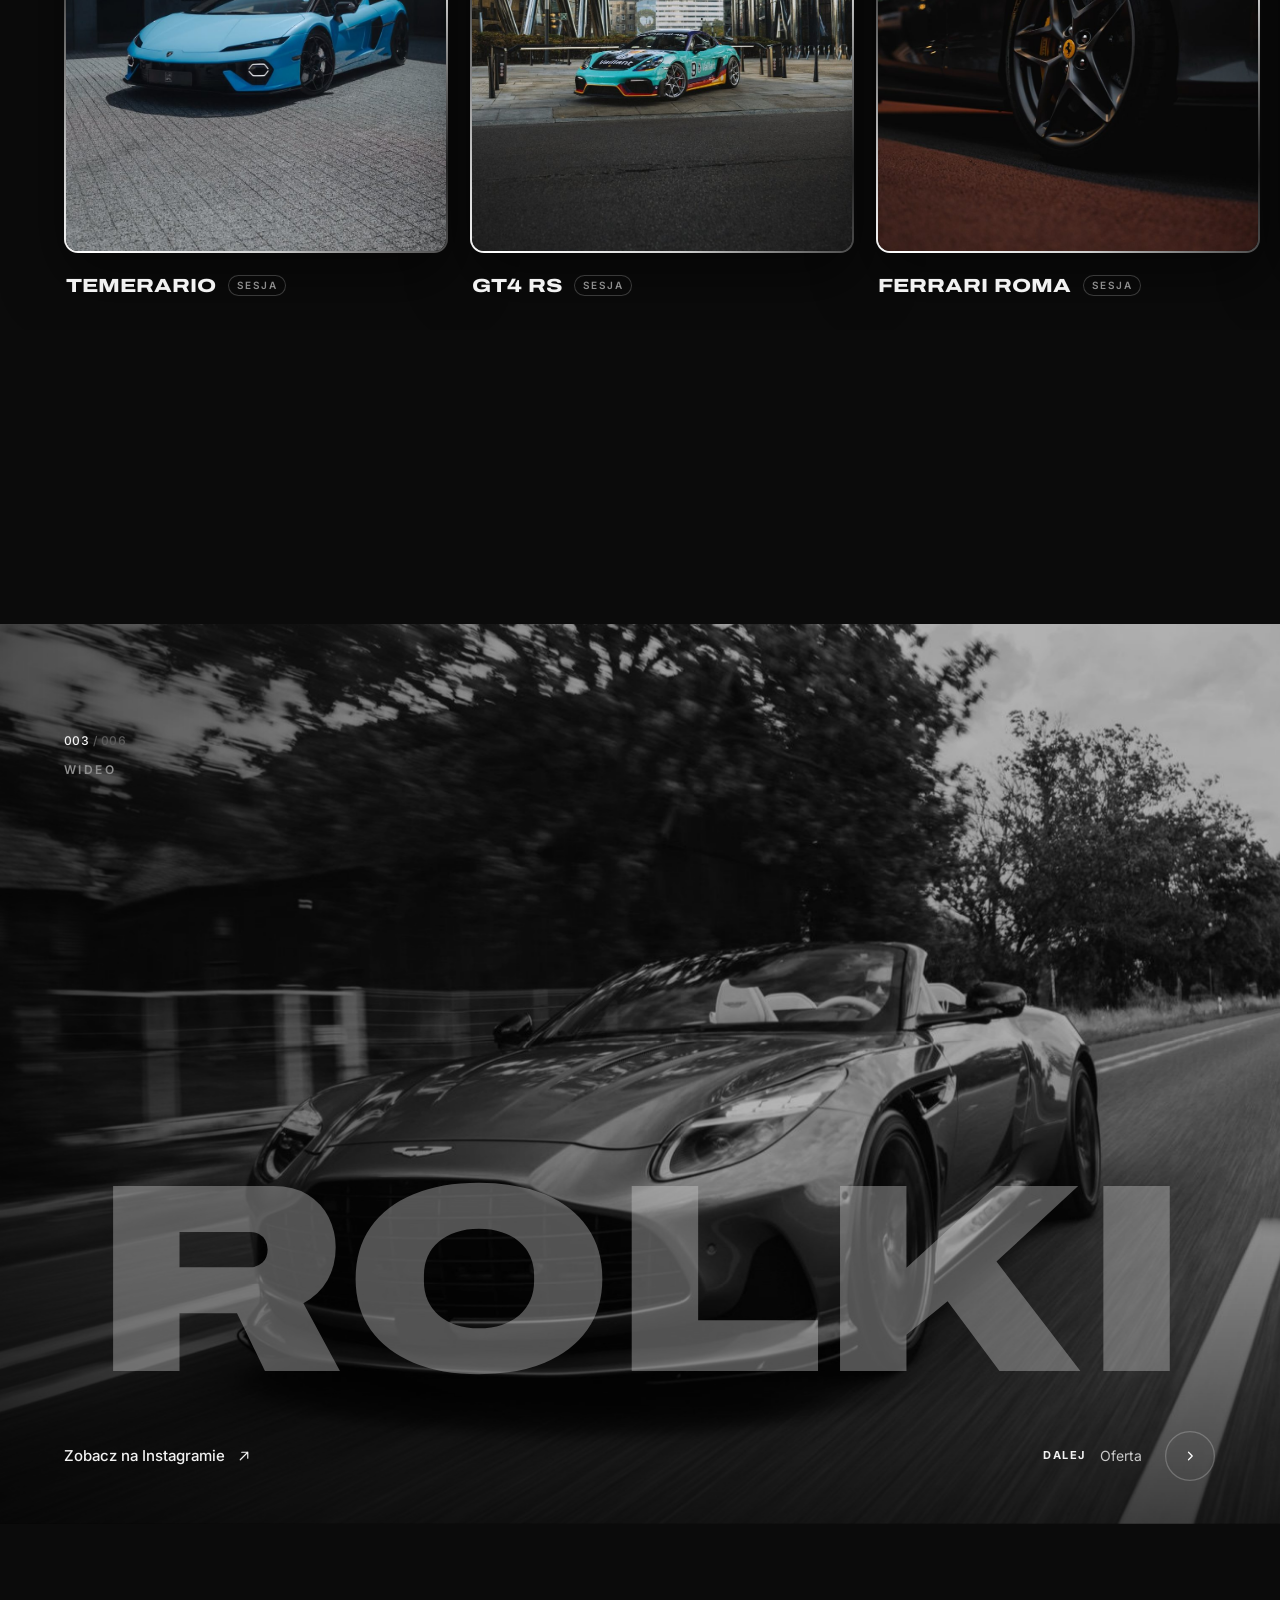
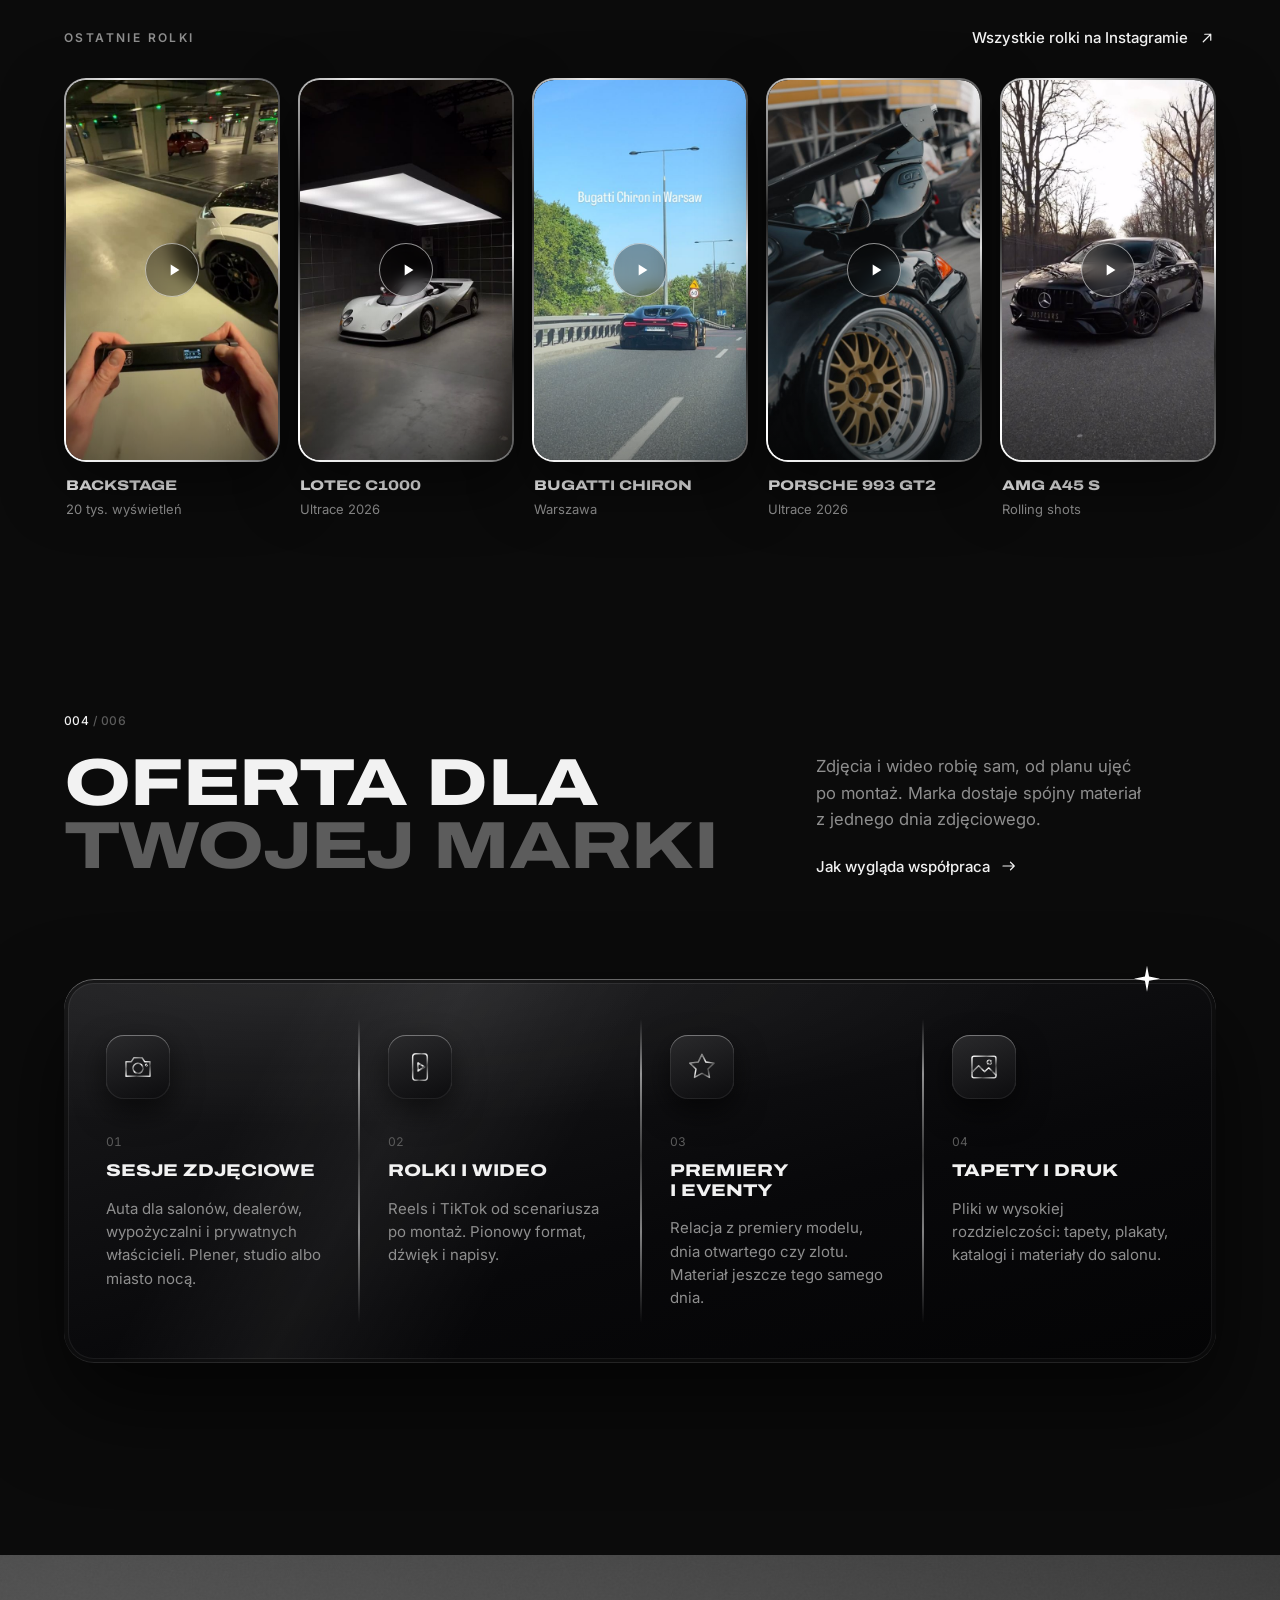
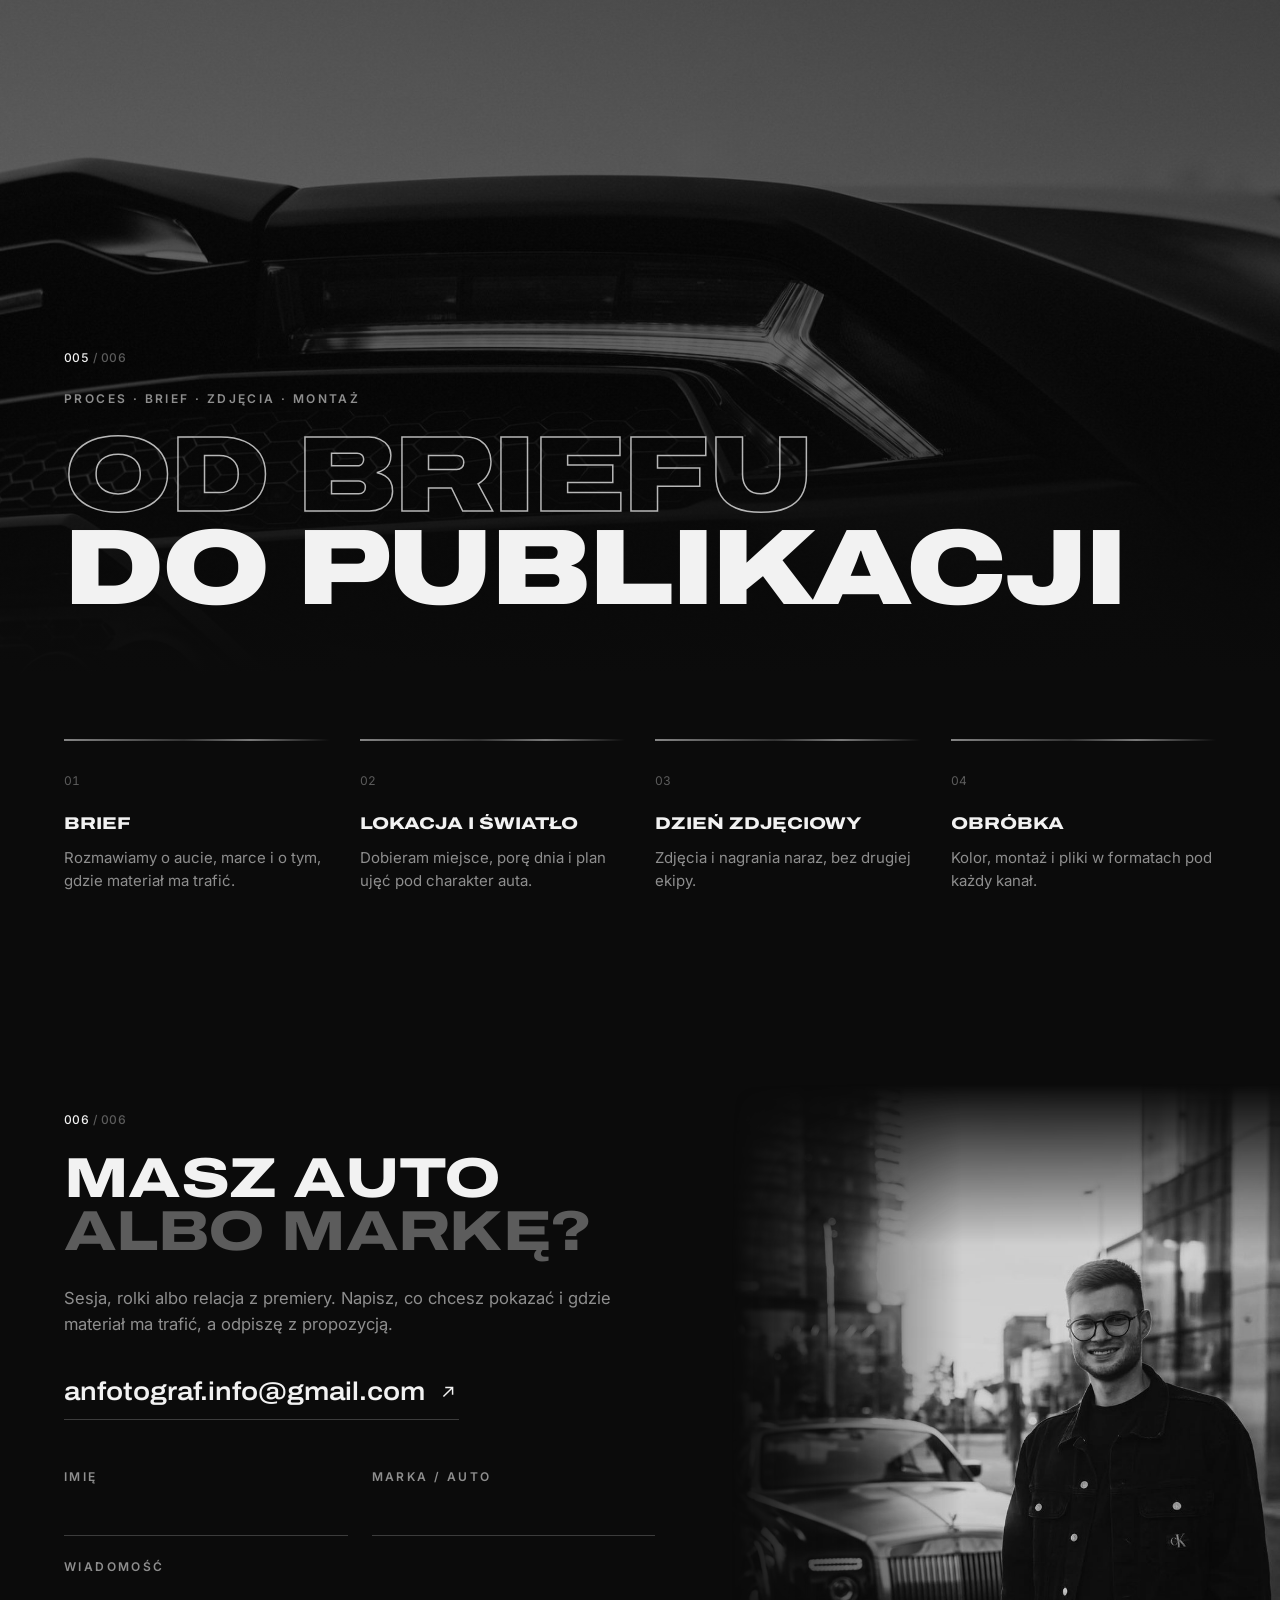
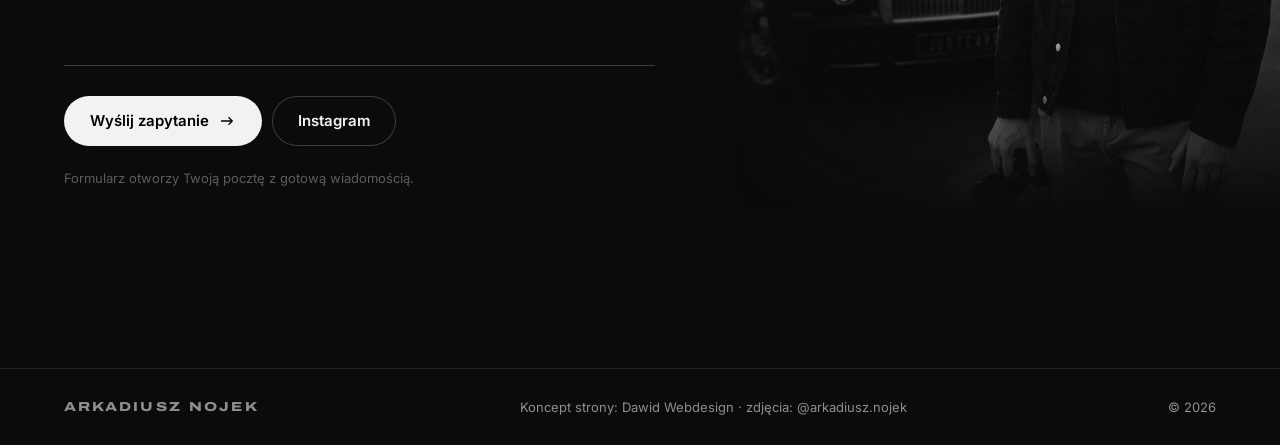
==== commit 634137f5: "Zdjęcie Arka wtopione w kontakt, bez podpisu i akapitu w krokach Co-Authored-By: Claude Opus 5.5 <no" ====
--- a/index.html
+++ b/index.html
@@ -10,7 +10,7 @@
 <link rel="preconnect" href="https://fonts.gstatic.com" crossorigin>
 <link href="https://fonts.googleapis.com/css2?family=Archivo:wdth,wght@62..125,100..900&family=Inter:wght@400..600&display=swap" rel="stylesheet">
 <link rel="preload" as="image" href="img/lotec-poster.jpg">
-<link rel="stylesheet" href="style.css?v=14">
+<link rel="stylesheet" href="style.css?v=17">
 </head>
 <body>
 
@@ -249,10 +249,8 @@
         <p class="formularz__info">Formularz otworzy Twoją pocztę z&nbsp;gotową wiadomością.</p>
       </form>
     </div>
-    <figure class="kontakt__foto chrom-ramka reveal">
-      <img src="img/k-arek.jpg" alt="Arkadiusz Nojek z aparatem obok Rolls-Royce'a" style="object-position:50% 38%" loading="lazy">
-      <figcaption class="kontakt__podpis"><b>Arkadiusz Nojek</b><span>fotograf i twórca contentu moto</span></figcaption>
-      <span class="iskra" aria-hidden="true"></span>
+    <figure class="kontakt__foto kontakt__foto--wtopione reveal">
+      <img src="img/k-arek.jpg" alt="Arkadiusz Nojek z aparatem obok Rolls-Royce'a" loading="lazy">
     </figure>
   </div>
 </section>
--- a/style.css
+++ b/style.css
@@ -236,9 +236,8 @@
 .formularz__info{grid-column:1/-1;font-size:13px;color:var(--ciemny)}
 .kontakt__foto{padding:12px;aspect-ratio:4/5}
 .kontakt__foto img{width:100%;height:100%;object-fit:cover;border-radius:20px}
-.kontakt__podpis{position:absolute;left:28px;bottom:28px;display:flex;flex-direction:column;gap:2px;padding:10px 16px;border-radius:14px;background:rgba(0,0,0,.45);-webkit-backdrop-filter:blur(12px);backdrop-filter:blur(12px);box-shadow:inset 0 0 0 1px rgba(255,255,255,.14)}
-.kontakt__podpis b{font-family:var(--szeroki);font-stretch:125%;font-weight:800;font-size:13px;letter-spacing:.06em;text-transform:uppercase}
-.kontakt__podpis span{font-size:12.5px;color:var(--jasny)}
+.kontakt__foto--wtopione{padding:0;aspect-ratio:3/4;margin-right:calc(var(--gutter)*-1)}
+.kontakt__foto--wtopione img{border-radius:0;object-position:50% 34%;filter:grayscale(1) contrast(1.06) brightness(.9);-webkit-mask-image:linear-gradient(to right,transparent 0%,#000 42%),linear-gradient(to bottom,transparent 0%,#000 22%,#000 72%,transparent 100%);-webkit-mask-composite:source-in;mask-image:linear-gradient(to right,transparent 0%,#000 42%),linear-gradient(to bottom,transparent 0%,#000 22%,#000 72%,transparent 100%);mask-composite:intersect}
 
 /* ---------- stopka ---------- */
 .stopka{border-top:1px solid var(--linia);padding:28px 0}
@@ -269,6 +268,8 @@
 .mono--start::after{background:linear-gradient(180deg,rgba(0,0,0,.6),transparent 26%),linear-gradient(90deg,rgba(0,0,0,.55),transparent 55%),linear-gradient(0deg,rgba(0,0,0,.6),transparent 40%)}
 
 /* krok po kroku: karty ze zdjęciami */
+.naglowek__prawo--strzalki{display:flex;justify-content:flex-end}
+.naglowek__prawo--strzalki .strzalki{margin-top:0}
 .kroki-tasma{gap:18px}
 .krokk{position:relative;flex:0 0 clamp(250px,24vw,340px);aspect-ratio:3/4;scroll-snap-align:start;overflow:hidden;border:2px solid transparent;border-radius:22px;background:linear-gradient(var(--panel) 0 0) padding-box,var(--chrom) border-box;box-shadow:0 24px 60px rgba(0,0,0,.5)}
 .krokk img{position:absolute;inset:0;width:100%;height:100%;object-fit:cover;border-radius:20px;filter:var(--bw) brightness(.75);transition:transform 1.2s var(--ease),filter .8s var(--ease)}
@@ -339,6 +340,8 @@
   .naglowek__prawo{margin-top:26px}
   .kontakt__siatka{grid-template-columns:1fr}
   .kontakt__foto{aspect-ratio:4/3}
+  .kontakt__foto--wtopione{aspect-ratio:4/5;margin:0 calc(var(--gutter)*-1)}
+  .kontakt__foto--wtopione img{-webkit-mask-image:linear-gradient(to bottom,transparent 0%,#000 25%,#000 70%,transparent 100%);mask-image:linear-gradient(to bottom,transparent 0%,#000 25%,#000 70%,transparent 100%)}
 }
 @media (max-width:760px){
   :root{--pasek:51px}
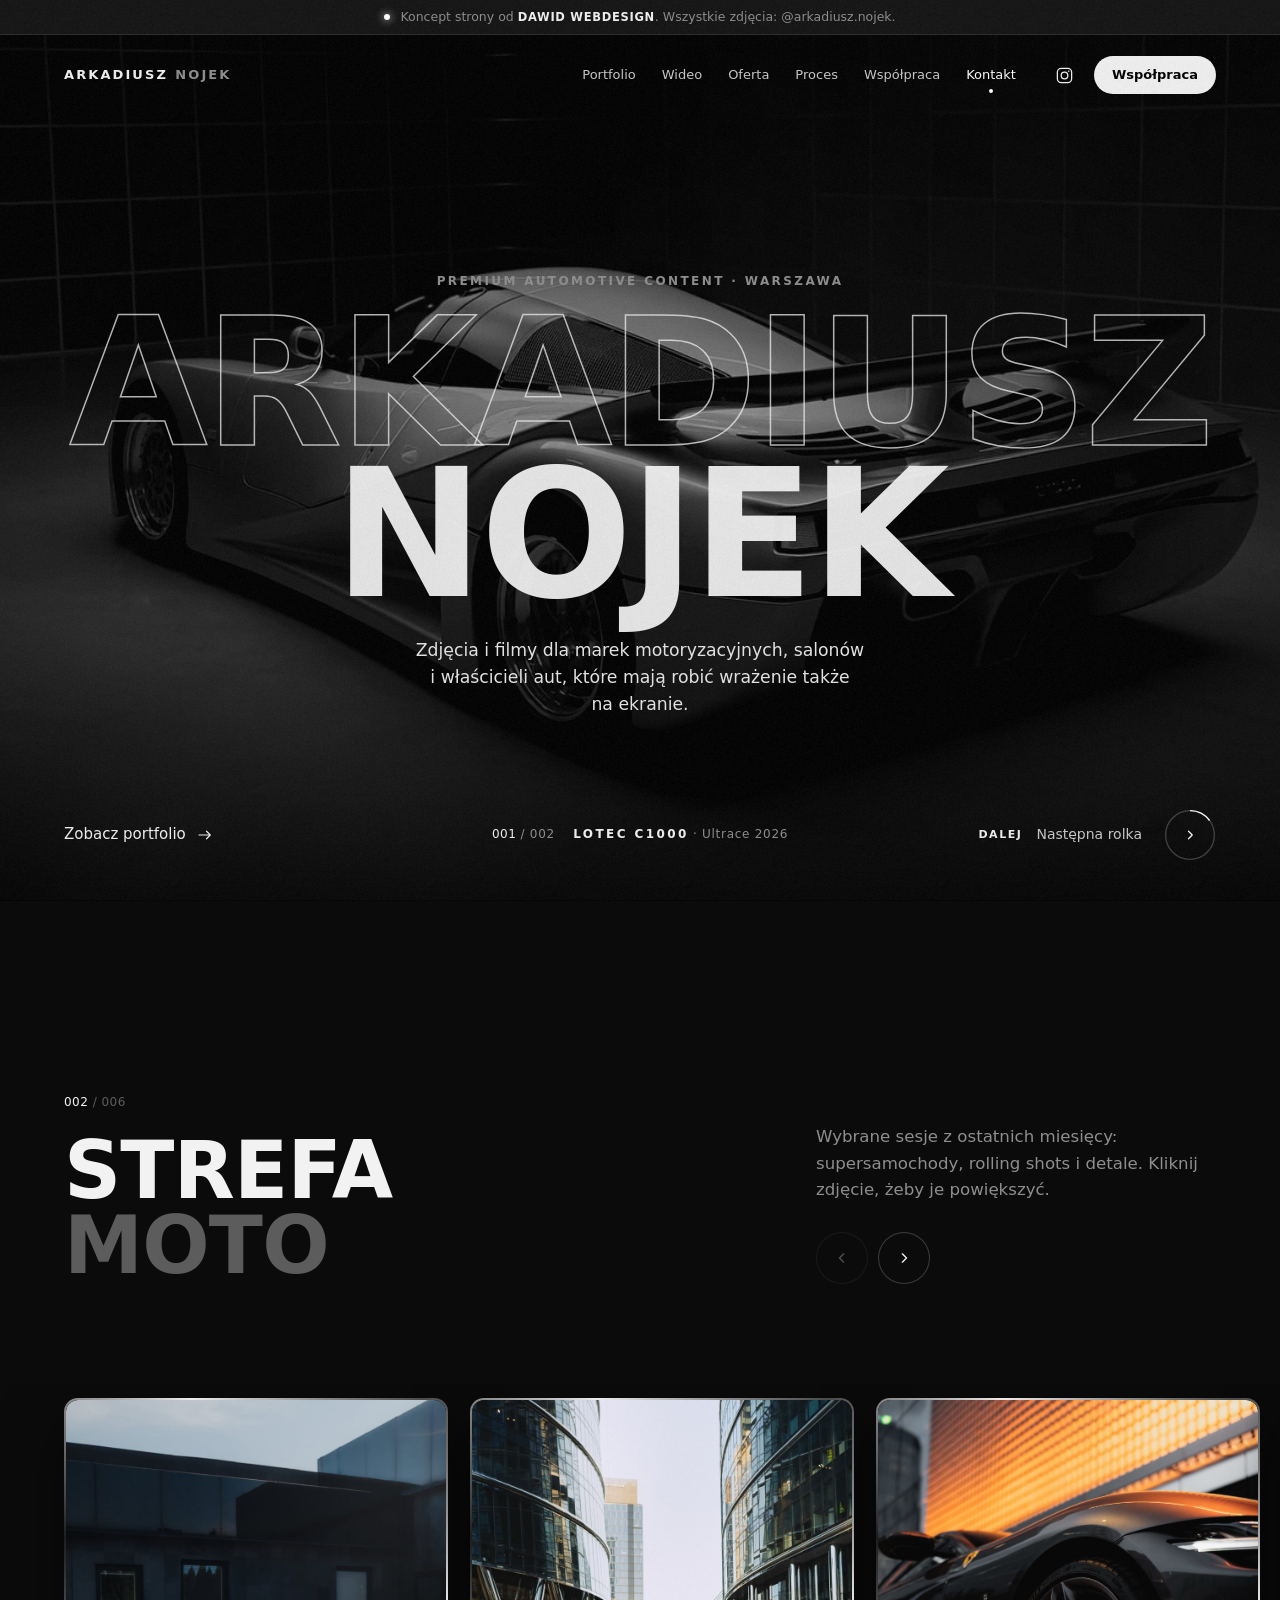
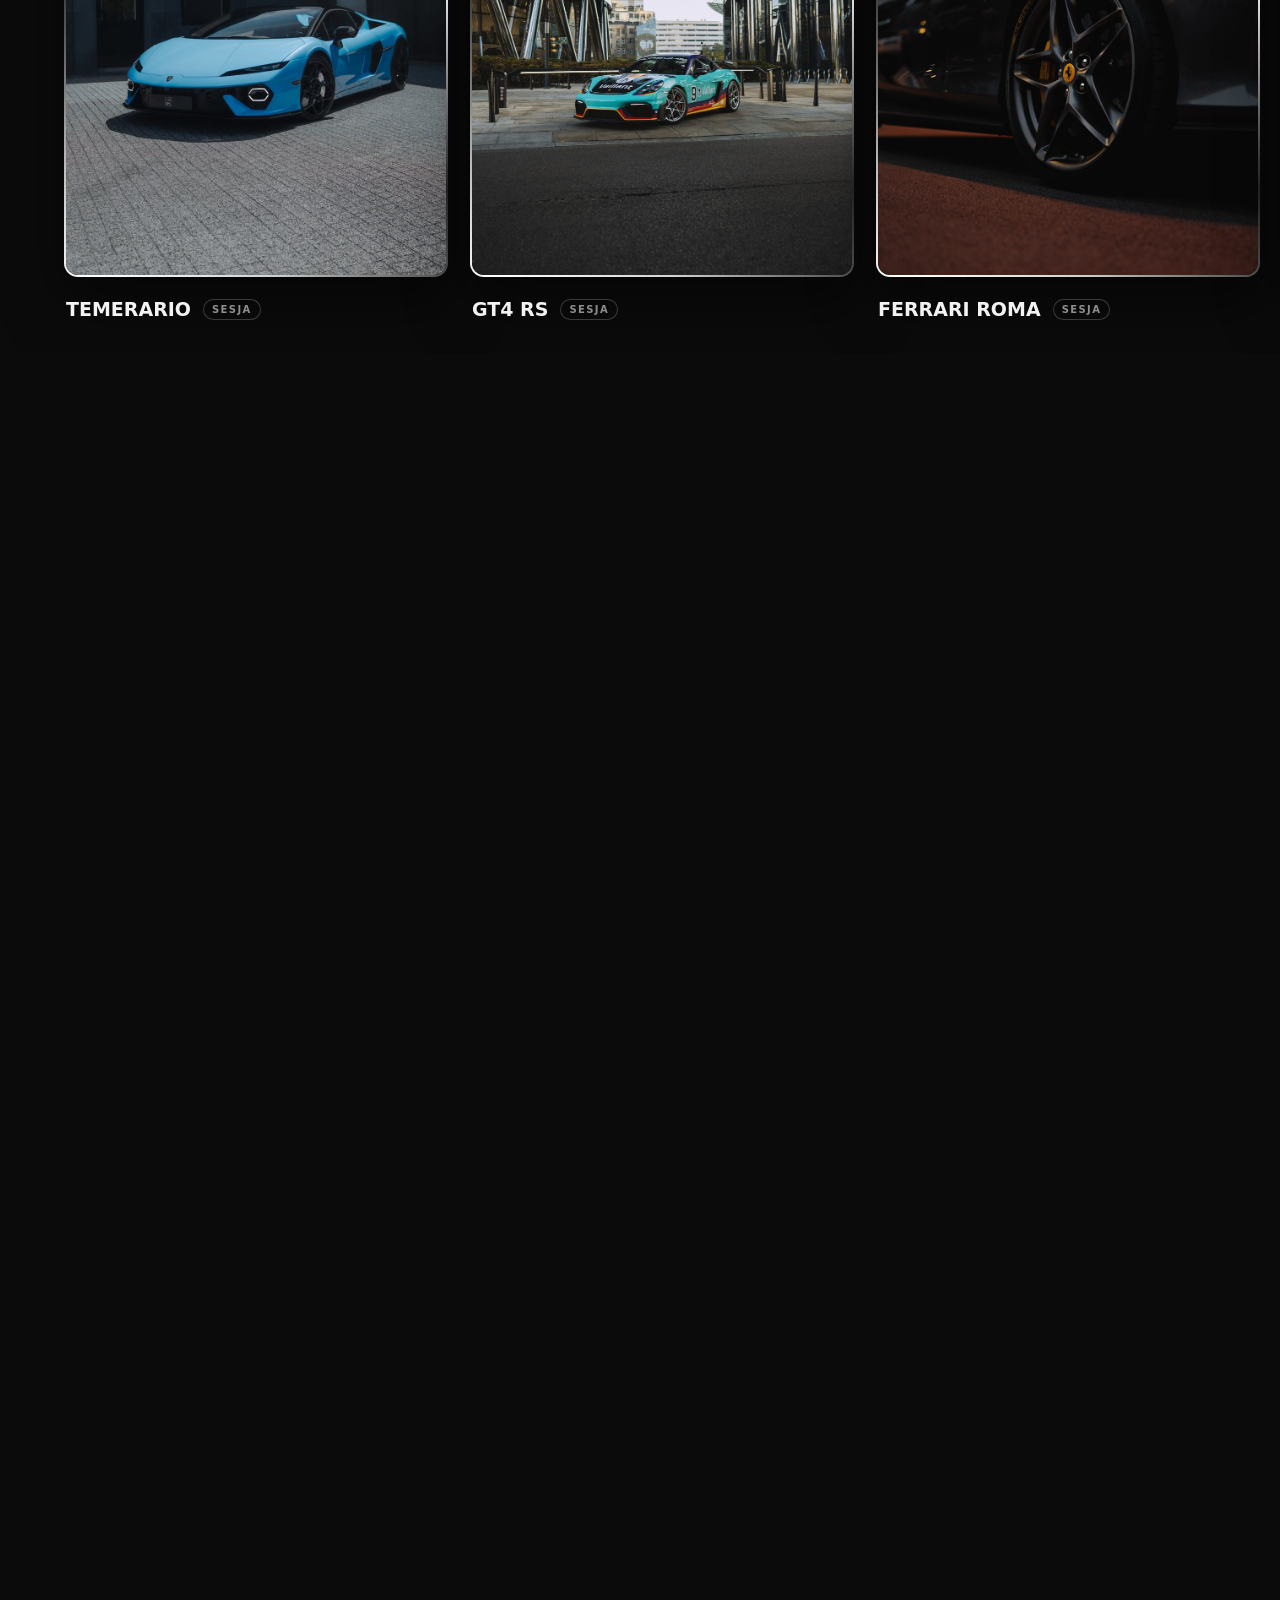
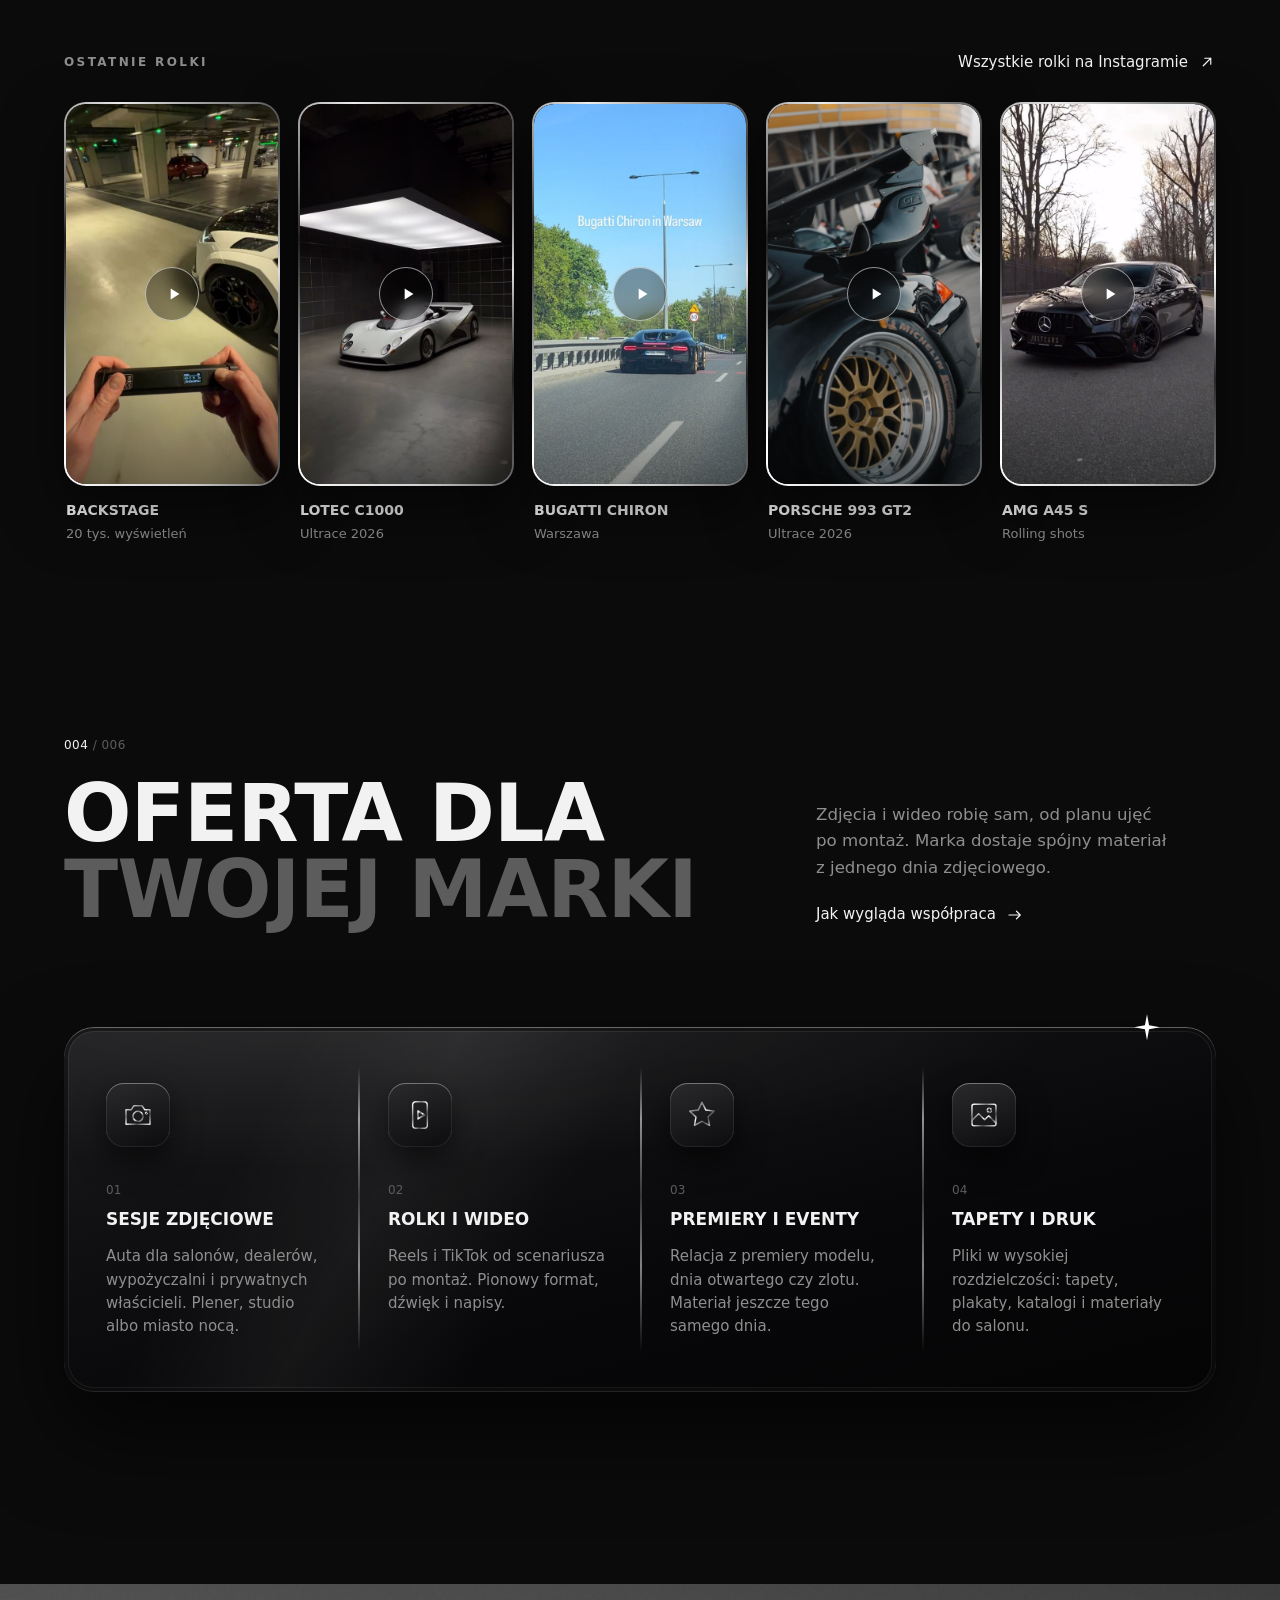
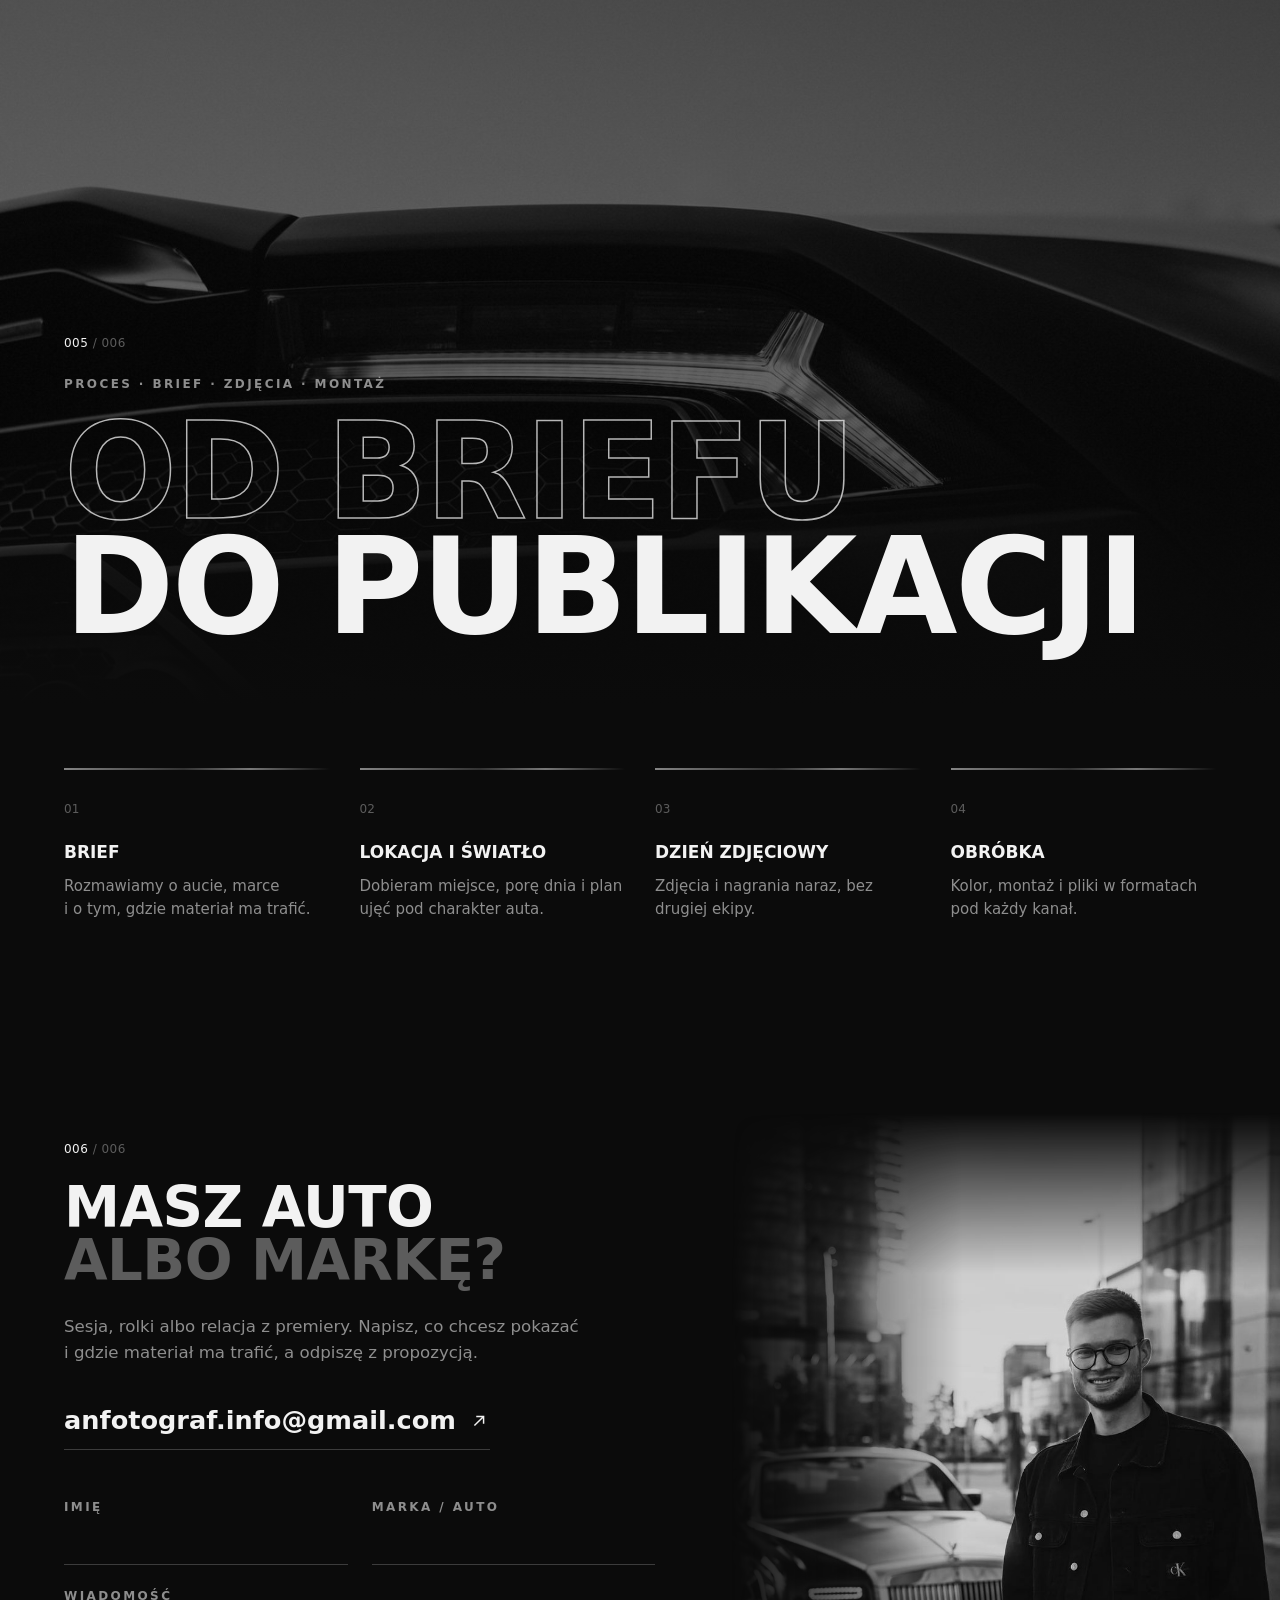
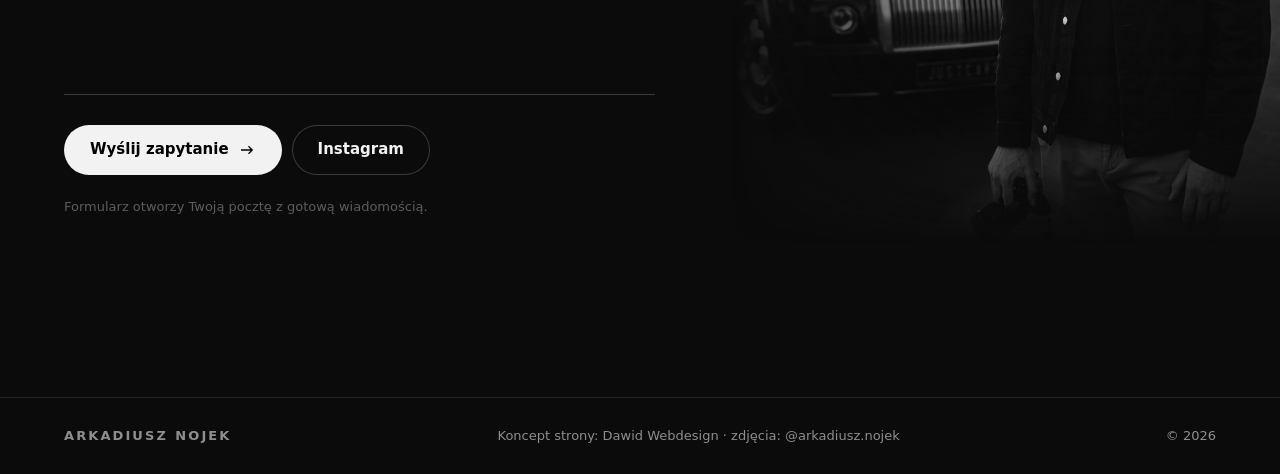
==== commit 4453dcc8: "Kroje premium: Clash Display + Satoshi (Fontshare) Co-Authored-By: Claude Opus 5.5 <noreply@anthropi" ====
--- a/index.html
+++ b/index.html
@@ -6,11 +6,11 @@
 <meta name="robots" content="noindex, nofollow">
 <title>Arkadiusz Nojek — Premium Automotive Content</title>
 <meta name="description" content="Koncept strony portfolio: zdjęcia i filmy dla marek motoryzacyjnych. Warszawa.">
-<link rel="preconnect" href="https://fonts.googleapis.com">
-<link rel="preconnect" href="https://fonts.gstatic.com" crossorigin>
-<link href="https://fonts.googleapis.com/css2?family=Archivo:wdth,wght@62..125,100..900&family=Inter:wght@400..600&display=swap" rel="stylesheet">
+<link rel="preconnect" href="https://api.fontshare.com">
+<link rel="preconnect" href="https://cdn.fontshare.com" crossorigin>
+<link href="https://api.fontshare.com/v2/css?f[]=clash-display@400,500,600,700&f[]=satoshi@400,500,700&display=swap" rel="stylesheet">
 <link rel="preload" as="image" href="img/lotec-poster.jpg">
-<link rel="stylesheet" href="style.css?v=17">
+<link rel="stylesheet" href="style.css?v=20">
 </head>
 <body>
 
--- a/style.css
+++ b/style.css
@@ -1,6 +1,6 @@
 /* =========================================================
    Arkadiusz Nojek — koncept portfolio
-   Styl jak Dawid Webdesign: monochrome, ziarno filmu, Archivo rozciągnięte + Inter,
+   Styl jak Dawid Webdesign: monochrome, ziarno filmu, Clash Display + Satoshi (Fontshare),
    liczniki 001/006, chromowane ramki. Zdjęcia czarno-białe, kolor po najechaniu.
    ========================================================= */
 :root{
@@ -12,8 +12,8 @@
   --jasny:#c9c9c9;
   --szary:#8e8e8e;
   --ciemny:#5c5c5c;
-  --font:Inter,-apple-system,BlinkMacSystemFont,system-ui,sans-serif;
-  --szeroki:Archivo,"Arial Black",sans-serif;
+  --font:'Satoshi',-apple-system,BlinkMacSystemFont,system-ui,sans-serif;
+  --szeroki:'Clash Display','Satoshi',system-ui,sans-serif;
   --gutter:clamp(20px,5vw,72px);
   --maks:1280px;
   --ease:cubic-bezier(.22,1,.36,1);
@@ -35,12 +35,12 @@
 .ziarno{position:fixed;inset:0;z-index:90;pointer-events:none;background:url(img/ziarno.png);opacity:.55}
 
 /* ---------- typografia ---------- */
-.tytul,.hero__h1,.mono__slowo,.nav__logo,.proces__h2,.kadr figcaption b,.usluga h3,.krok h3,.mono__podtytul,.koncept-pasek b{font-family:var(--szeroki);font-stretch:125%}
+.tytul,.hero__h1,.mono__slowo,.nav__logo,.proces__h2,.kadr figcaption b,.usluga h3,.krok h3,.mono__podtytul,.koncept-pasek b{font-family:var(--szeroki);}
 .szary{color:var(--ciemny)}
 .licznik{font-size:12px;font-weight:500;letter-spacing:.04em;font-variant-numeric:tabular-nums;margin-bottom:22px}
 .licznik span{color:var(--ciemny)}
 .etykieta{font-size:12px;font-weight:600;letter-spacing:.2em;text-transform:uppercase;color:var(--szary)}
-.tytul{font-size:clamp(32px,5.2vw,78px);line-height:.95;font-weight:800;text-transform:uppercase;letter-spacing:-.01em}
+.tytul{font-size:clamp(34px,6.2vw,96px);line-height:.95;font-weight:600;text-transform:uppercase;letter-spacing:-.01em}
 .wstep{font-size:clamp(16px,1.3vw,18px);line-height:1.6;color:var(--szary);max-width:34em;margin-top:26px}
 
 /* ---------- przyciski ---------- */
@@ -82,13 +82,13 @@
 
 /* ---------- pasek konceptu ---------- */
 .koncept-pasek{position:relative;z-index:70;display:flex;align-items:center;justify-content:center;gap:10px;padding:8px var(--gutter);background:#131313;border-bottom:1px solid var(--linia);font-size:12.5px;line-height:1.4;color:var(--szary);text-align:center}
-.koncept-pasek b{font-stretch:125%;font-weight:800;font-size:11.5px;letter-spacing:.06em;text-transform:uppercase;color:var(--tekst)}
+.koncept-pasek b{font-weight:600;font-size:11.5px;letter-spacing:.06em;text-transform:uppercase;color:var(--tekst)}
 .kropka{flex:none;width:6px;height:6px;border-radius:50%;background:#fff;box-shadow:0 0 8px #fff}
 
 /* ---------- nawigacja ---------- */
 .nav{position:fixed;left:0;right:0;top:34px;z-index:60;display:flex;align-items:center;gap:30px;padding:22px var(--gutter);transition:top .5s var(--ease),padding .5s var(--ease),background .5s var(--ease)}
 .nav--tlo{top:0;padding-top:14px;padding-bottom:14px;background:rgba(11,11,11,.72);-webkit-backdrop-filter:blur(18px) saturate(140%);backdrop-filter:blur(18px) saturate(140%);box-shadow:0 1px 0 var(--linia)}
-.nav__logo{display:inline-flex;align-items:center;gap:12px;font-size:13px;font-weight:800;letter-spacing:.16em;white-space:nowrap}
+.nav__logo{display:inline-flex;align-items:center;gap:12px;font-size:13px;font-weight:600;letter-spacing:.16em;white-space:nowrap}
 .nav__logo .szary{color:var(--szary);margin-left:-.35em}
 .znak{display:grid;place-items:center;width:36px;height:36px;border-radius:10px;font-size:12px;letter-spacing:.02em;color:#000;background:linear-gradient(145deg,#fff,#9a9a9a 38%,#f4f4f4 55%,#6c6c6c 80%,#e8e8e8);box-shadow:0 0 12px rgba(255,255,255,.15),inset 0 1px 0 #fff}
 .nav__menu{display:flex;gap:26px;margin-left:auto}
@@ -108,7 +108,7 @@
 .gotowe .hero__wideo.aktywne{opacity:1;transform:none}
 .hero::after{content:"";position:absolute;inset:0;background:radial-gradient(ellipse 80% 60% at 50% 55%,rgba(0,0,0,.25),rgba(0,0,0,.72)),linear-gradient(0deg,rgba(0,0,0,.8),transparent 35%)}
 .hero__srodek{position:absolute;z-index:2;left:0;right:0;top:50%;transform:translateY(-44%);text-align:center;padding:0 var(--gutter)}
-.hero__h1{display:flex;flex-direction:column;align-items:center;margin-top:18px;font-weight:900;font-size:clamp(40px,11.2vw,200px);line-height:.84;letter-spacing:-.02em;text-transform:uppercase}
+.hero__h1{display:flex;flex-direction:column;align-items:center;margin-top:18px;font-weight:700;font-size:clamp(44px,14vw,250px);line-height:.84;letter-spacing:-.02em;text-transform:uppercase}
 .hero__h1 span:first-child{color:transparent;-webkit-text-stroke:1.5px rgba(242,242,242,.75)}
 .hero__h1 span:last-child{color:rgba(242,242,242,.95)}
 .hero__lead{margin:28px auto 0;max-width:30em;color:#e6e6e6;font-size:clamp(15px,1.35vw,19px);line-height:1.55}
@@ -140,7 +140,7 @@
 .kadr__foto img{width:100%;aspect-ratio:4/5;object-fit:cover;border-radius:12px;transition:transform 1.1s var(--ease)}
 .kadr:hover .kadr__foto img{transform:scale(1.045)}
 .kadr figcaption{display:block;padding:18px 2px 0}
-.kadr figcaption b{display:inline-flex;align-items:center;gap:12px;font-size:19px;font-weight:800;text-transform:uppercase}
+.kadr figcaption b{display:inline-flex;align-items:center;gap:12px;font-size:19px;font-weight:600;text-transform:uppercase}
 .kadr figcaption b::after{content:attr(data-typ);padding:3px 9px;border-radius:999px;box-shadow:inset 0 0 0 1px var(--linia-2);font-family:var(--font);font-stretch:100%;color:var(--szary);font-size:10px;font-weight:600;letter-spacing:.14em;text-transform:uppercase}
 .portfolio__wiecej{display:flex;justify-content:center;margin-top:clamp(28px,4vw,48px)}
 .portfolio__wiecej .btn{min-height:54px;padding:0 30px}
@@ -153,8 +153,8 @@
 .mono__gora{position:absolute;top:108px;left:var(--gutter)}
 .mono__gora .licznik{margin-bottom:10px}
 .mono__tekst{position:absolute;left:var(--gutter);top:38%;max-width:330px;font-size:15px;line-height:1.6;color:var(--jasny)}
-.mono__podtytul{font-weight:800;font-size:15px;line-height:1.25;text-transform:uppercase;color:var(--tekst);margin-bottom:14px}
-.mono__slowo{position:absolute;left:0;right:0;bottom:max(15%,110px);text-align:center;font-weight:900;font-size:21vw;line-height:.8;letter-spacing:-.01em;color:rgba(210,210,210,.38);white-space:nowrap;pointer-events:none}
+.mono__podtytul{font-weight:600;font-size:15px;line-height:1.25;text-transform:uppercase;color:var(--tekst);margin-bottom:14px}
+.mono__slowo{position:absolute;left:0;right:0;bottom:max(15%,110px);text-align:center;font-weight:700;font-size:26vw;line-height:.8;letter-spacing:-.01em;color:rgba(210,210,210,.38);white-space:nowrap;pointer-events:none}
 .mono__litery{display:inline-block}
 .mono__litery .l{display:inline-block;transform:translateY(60%);opacity:0}
 .mono.widac .mono__litery .l{transform:none;opacity:1;transition:transform 1.2s var(--ease),opacity 1.2s var(--ease);transition-delay:calc(var(--i)*.06s)}
@@ -178,7 +178,7 @@
 .rolka.gra .rolka__play{opacity:0}
 .rolka.gra:hover .rolka__play{opacity:1}
 .rolka__opis{display:block;padding:16px 2px 0}
-.rolka__opis b{display:block;font-family:var(--szeroki);font-stretch:125%;font-weight:800;font-size:14px;text-transform:uppercase;line-height:1.2}
+.rolka__opis b{display:block;font-family:var(--szeroki);font-weight:600;font-size:14px;text-transform:uppercase;line-height:1.2}
 .rolka__opis span{display:block;margin-top:5px;font-size:13px;color:var(--szary)}
 @media (max-width:1000px){
   .rolki__rzad{display:flex;overflow-x:auto;scroll-snap-type:x mandatory;scroll-padding-inline:var(--gutter);scrollbar-width:none;padding-bottom:10px;overscroll-behavior-x:contain}
@@ -199,7 +199,7 @@
 .usluga:hover .usluga__ikona{transform:translateY(-4px) rotate(-4deg)}
 .usluga__ikona svg{width:32px;height:32px;fill:none;stroke:url(#chrom);stroke-width:2.2;stroke-linejoin:round;stroke-linecap:round}
 .usluga__nr{font-size:12px;color:var(--ciemny);font-variant-numeric:tabular-nums;margin-bottom:10px}
-.usluga h3{font-size:17px;font-weight:800;text-transform:uppercase;line-height:1.15;margin-bottom:16px}
+.usluga h3{font-size:17px;font-weight:600;text-transform:uppercase;line-height:1.15;margin-bottom:16px}
 .usluga__opis{color:var(--szary);font-size:15px;line-height:1.55}
 
 /* ---------- proces ---------- */
@@ -209,20 +209,20 @@
 .proces__scena::after{content:"";position:absolute;inset:0;background:linear-gradient(0deg,var(--bg) 0%,rgba(11,11,11,.4) 45%,rgba(11,11,11,.55) 100%)}
 .proces__napis{position:absolute;z-index:2;left:0;right:0;bottom:clamp(30px,5vw,60px)}
 .proces__napis .etykieta{margin-bottom:22px}
-.proces__h2{display:flex;flex-direction:column;font-weight:900;font-size:clamp(38px,8.4vw,150px);line-height:.86;letter-spacing:-.02em;text-transform:uppercase}
+.proces__h2{display:flex;flex-direction:column;font-weight:700;font-size:clamp(42px,10.4vw,186px);line-height:.86;letter-spacing:-.02em;text-transform:uppercase}
 .proces__h2 span:first-child{color:transparent;-webkit-text-stroke:1.5px rgba(242,242,242,.75)}
 .kroki{display:grid;grid-template-columns:repeat(4,1fr);gap:0 30px;margin-top:clamp(40px,5vw,70px)}
 .krok{position:relative;padding-top:28px}
 .krok::before{content:"";position:absolute;left:0;right:0;top:0;height:1.5px;background:linear-gradient(to right,#fff,#5a5a5a 45%,#e6e6e6 70%,transparent);opacity:.5}
 .krok span{font-size:12px;color:var(--ciemny);font-variant-numeric:tabular-nums}
-.krok h3{margin:22px 0 12px;font-size:17px;font-weight:800;text-transform:uppercase;line-height:1.15}
+.krok h3{margin:22px 0 12px;font-size:17px;font-weight:600;text-transform:uppercase;line-height:1.15}
 .krok p{color:var(--szary);font-size:15px}
 
 /* ---------- kontakt ---------- */
 .kontakt{padding-bottom:clamp(100px,12vw,160px)}
 .kontakt .tytul{font-size:clamp(32px,4.4vw,66px)}
 .kontakt__siatka{display:grid;grid-template-columns:minmax(0,1.1fr) minmax(0,.9fr);gap:clamp(40px,6vw,96px);align-items:center}
-.kontakt__mail{display:inline-flex;align-items:center;gap:12px;margin-top:34px;font-family:var(--szeroki);font-stretch:112%;font-weight:600;font-size:clamp(18px,2vw,28px);border-bottom:1px solid var(--linia-2);padding-bottom:8px;transition:border-color .3s;word-break:break-all}
+.kontakt__mail{display:inline-flex;align-items:center;gap:12px;margin-top:34px;font-family:var(--szeroki);font-weight:600;font-size:clamp(18px,2vw,28px);border-bottom:1px solid var(--linia-2);padding-bottom:8px;transition:border-color .3s;word-break:break-all}
 .kontakt__mail svg{flex:none;width:22px;height:22px;fill:none;stroke:currentColor;stroke-width:1.6;transition:transform .4s var(--ease)}
 .kontakt__mail:hover{border-color:#fff}
 .kontakt__mail:hover svg{transform:translate(3px,-3px)}
@@ -263,7 +263,7 @@
    ========================================================= */
 .oferta__wiecej{margin-top:22px}
 .mono--start{margin-top:0;height:calc(100vh - var(--pasek,34px));height:calc(100svh - var(--pasek,34px))}
-.mono__slowo--dlugie{font-size:10.4vw}
+.mono__slowo--dlugie{font-size:12vw}
 .mono--start .mono__tekst{top:34%}
 .mono--start::after{background:linear-gradient(180deg,rgba(0,0,0,.6),transparent 26%),linear-gradient(90deg,rgba(0,0,0,.55),transparent 55%),linear-gradient(0deg,rgba(0,0,0,.6),transparent 40%)}
 
@@ -275,9 +275,9 @@
 .krokk img{position:absolute;inset:0;width:100%;height:100%;object-fit:cover;border-radius:20px;filter:var(--bw) brightness(.75);transition:transform 1.2s var(--ease),filter .8s var(--ease)}
 .krokk:hover img{transform:scale(1.05);filter:none}
 .krokk::after{content:"";position:absolute;inset:0;border-radius:20px;background:linear-gradient(0deg,rgba(0,0,0,.88) 0%,rgba(0,0,0,.25) 45%,rgba(0,0,0,.35) 100%);pointer-events:none}
-.krokk__nr{position:absolute;z-index:2;top:22px;left:24px;font-family:var(--szeroki);font-stretch:125%;font-weight:900;font-size:clamp(56px,5.4vw,84px);line-height:.8;color:transparent;-webkit-text-stroke:1.5px rgba(242,242,242,.8)}
+.krokk__nr{position:absolute;z-index:2;top:22px;left:24px;font-family:var(--szeroki);font-weight:700;font-size:clamp(56px,5.4vw,84px);line-height:.8;color:transparent;-webkit-text-stroke:1.5px rgba(242,242,242,.8)}
 .krokk__opis{position:absolute;z-index:2;left:24px;right:24px;bottom:24px}
-.krokk__opis h3{font-family:var(--szeroki);font-stretch:125%;font-weight:800;font-size:17px;line-height:1.15;text-transform:uppercase;margin-bottom:10px}
+.krokk__opis h3{font-family:var(--szeroki);font-weight:600;font-size:17px;line-height:1.15;text-transform:uppercase;margin-bottom:10px}
 .krokk__opis p{font-size:14.5px;line-height:1.5;color:var(--jasny)}
 
 /* jedno ujęcie, każdy format */
@@ -287,7 +287,7 @@
 .format__ramka img{width:100%;height:100%;object-fit:cover;border-radius:16px;transition:transform 1.2s var(--ease)}
 .format:hover .format__ramka img{transform:scale(1.04)}
 .format figcaption{padding:16px 2px 0}
-.format figcaption b{display:block;font-family:var(--szeroki);font-stretch:125%;font-weight:900;font-size:clamp(22px,2.2vw,32px);line-height:1;color:transparent;-webkit-text-stroke:1.2px rgba(242,242,242,.8)}
+.format figcaption b{display:block;font-family:var(--szeroki);font-weight:700;font-size:clamp(22px,2.2vw,32px);line-height:1;color:transparent;-webkit-text-stroke:1.2px rgba(242,242,242,.8)}
 .format figcaption span{display:block;margin-top:10px;font-size:14px;line-height:1.45;color:var(--szary)}
 
 /* brief: wybór zakresu */
@@ -321,7 +321,7 @@
   .nav__menu{position:fixed;inset:0;z-index:-1;overflow:hidden;flex-direction:column;justify-content:center;gap:6px;margin:0;padding:90px var(--gutter) 60px;background:var(--bg);opacity:0;visibility:hidden;transition:opacity .45s var(--ease),visibility 0s .45s}
   .nav--otwarte{background:transparent;-webkit-backdrop-filter:none;backdrop-filter:none;box-shadow:none}
   .nav--otwarte .nav__menu{opacity:1;visibility:visible;transition:opacity .45s var(--ease)}
-  .nav__menu a{font-family:var(--szeroki);font-stretch:125%;font-weight:800;font-size:clamp(24px,7.6vw,46px);line-height:1.2;text-transform:uppercase;color:var(--tekst);max-width:100%;transform:translateY(24px);opacity:0;transition:transform .6s var(--ease),opacity .6s var(--ease)}
+  .nav__menu a{font-family:var(--szeroki);font-weight:600;font-size:clamp(24px,7.6vw,46px);line-height:1.2;text-transform:uppercase;color:var(--tekst);max-width:100%;transform:translateY(24px);opacity:0;transition:transform .6s var(--ease),opacity .6s var(--ease)}
   .nav--otwarte .nav__menu a{transform:none;opacity:1}
   .nav--otwarte .nav__menu a:nth-child(2){transition-delay:.04s}
   .nav--otwarte .nav__menu a:nth-child(3){transition-delay:.08s}
@@ -351,7 +351,7 @@
   .nav{top:50px}
   .nav--tlo{top:0}
   .hero{min-height:600px}
-  .hero__h1{font-size:clamp(36px,12.6vw,90px)}
+  .hero__h1{font-size:clamp(40px,15.6vw,110px)}
   .hero__h1 span:first-child{-webkit-text-stroke-width:1.2px}
   .hero__srodek{transform:translateY(-50%)}
   .hero__dol{grid-template-columns:1fr auto;bottom:28px}
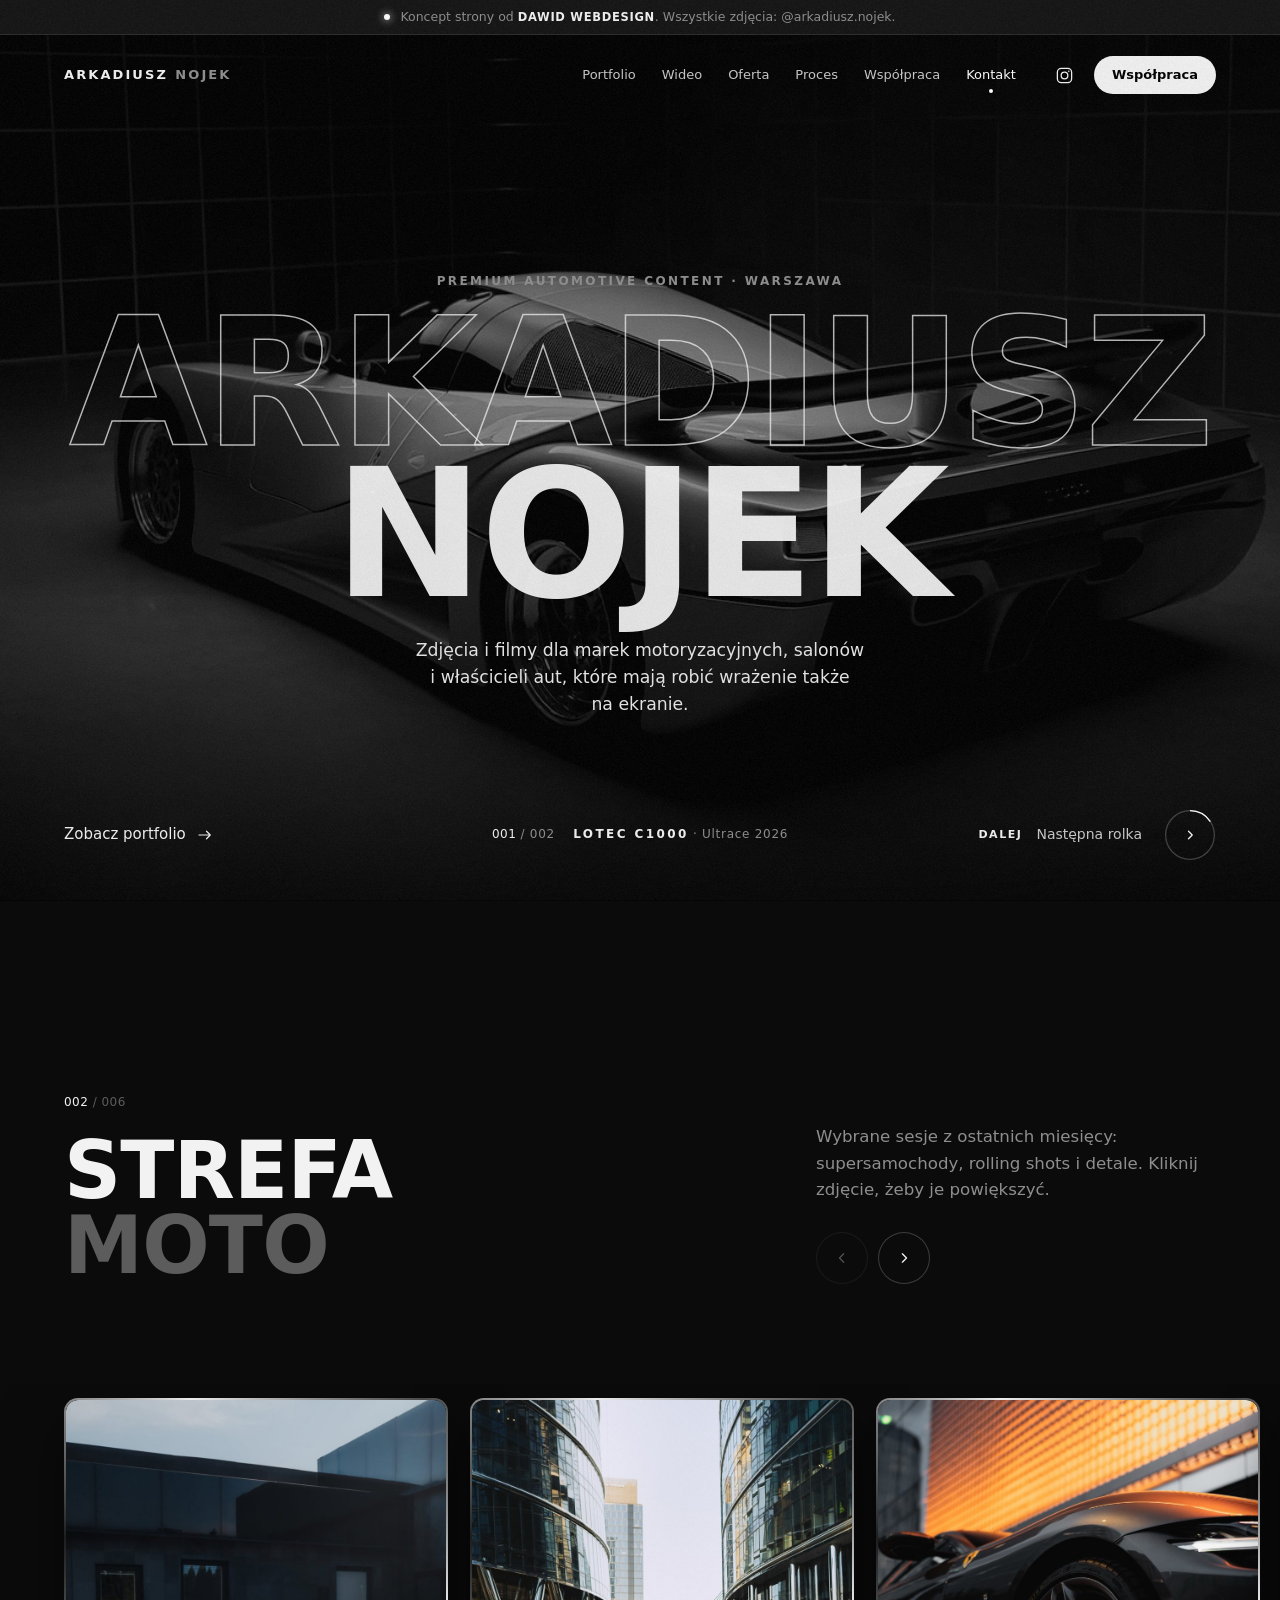
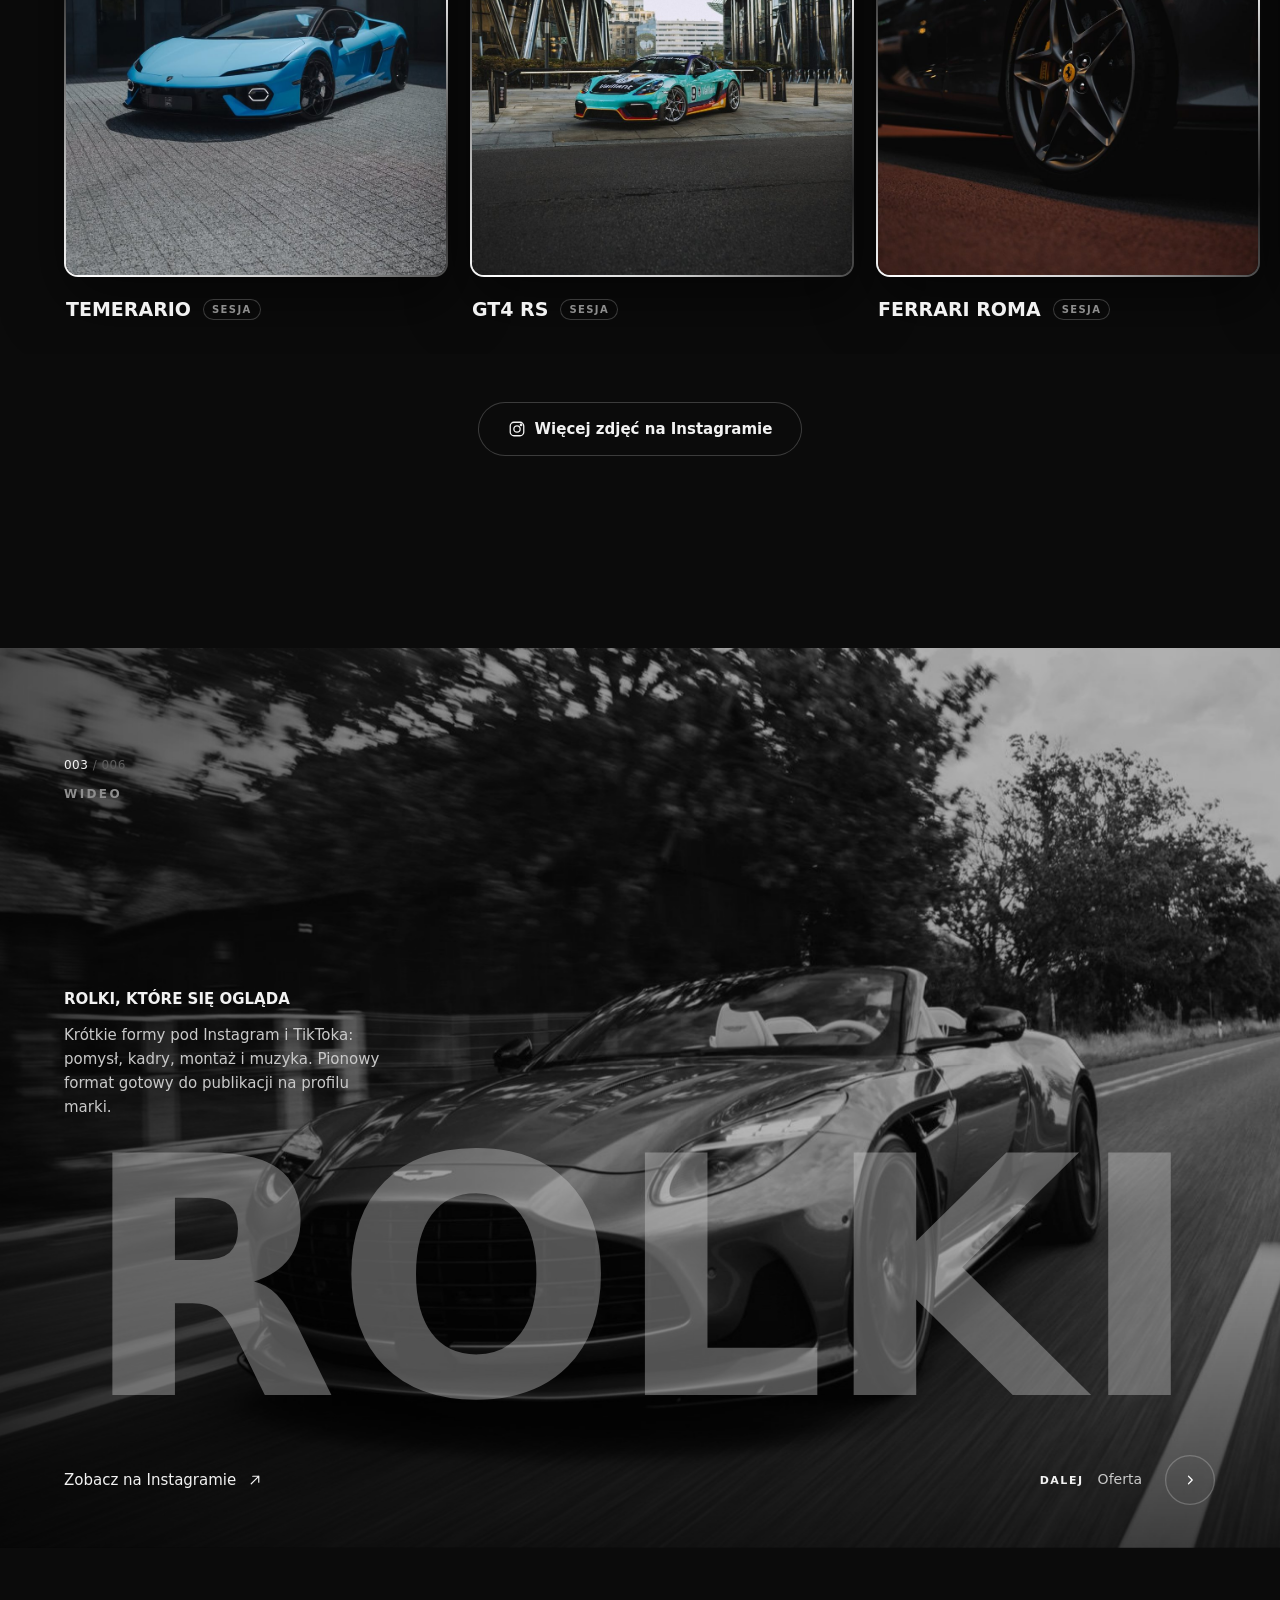
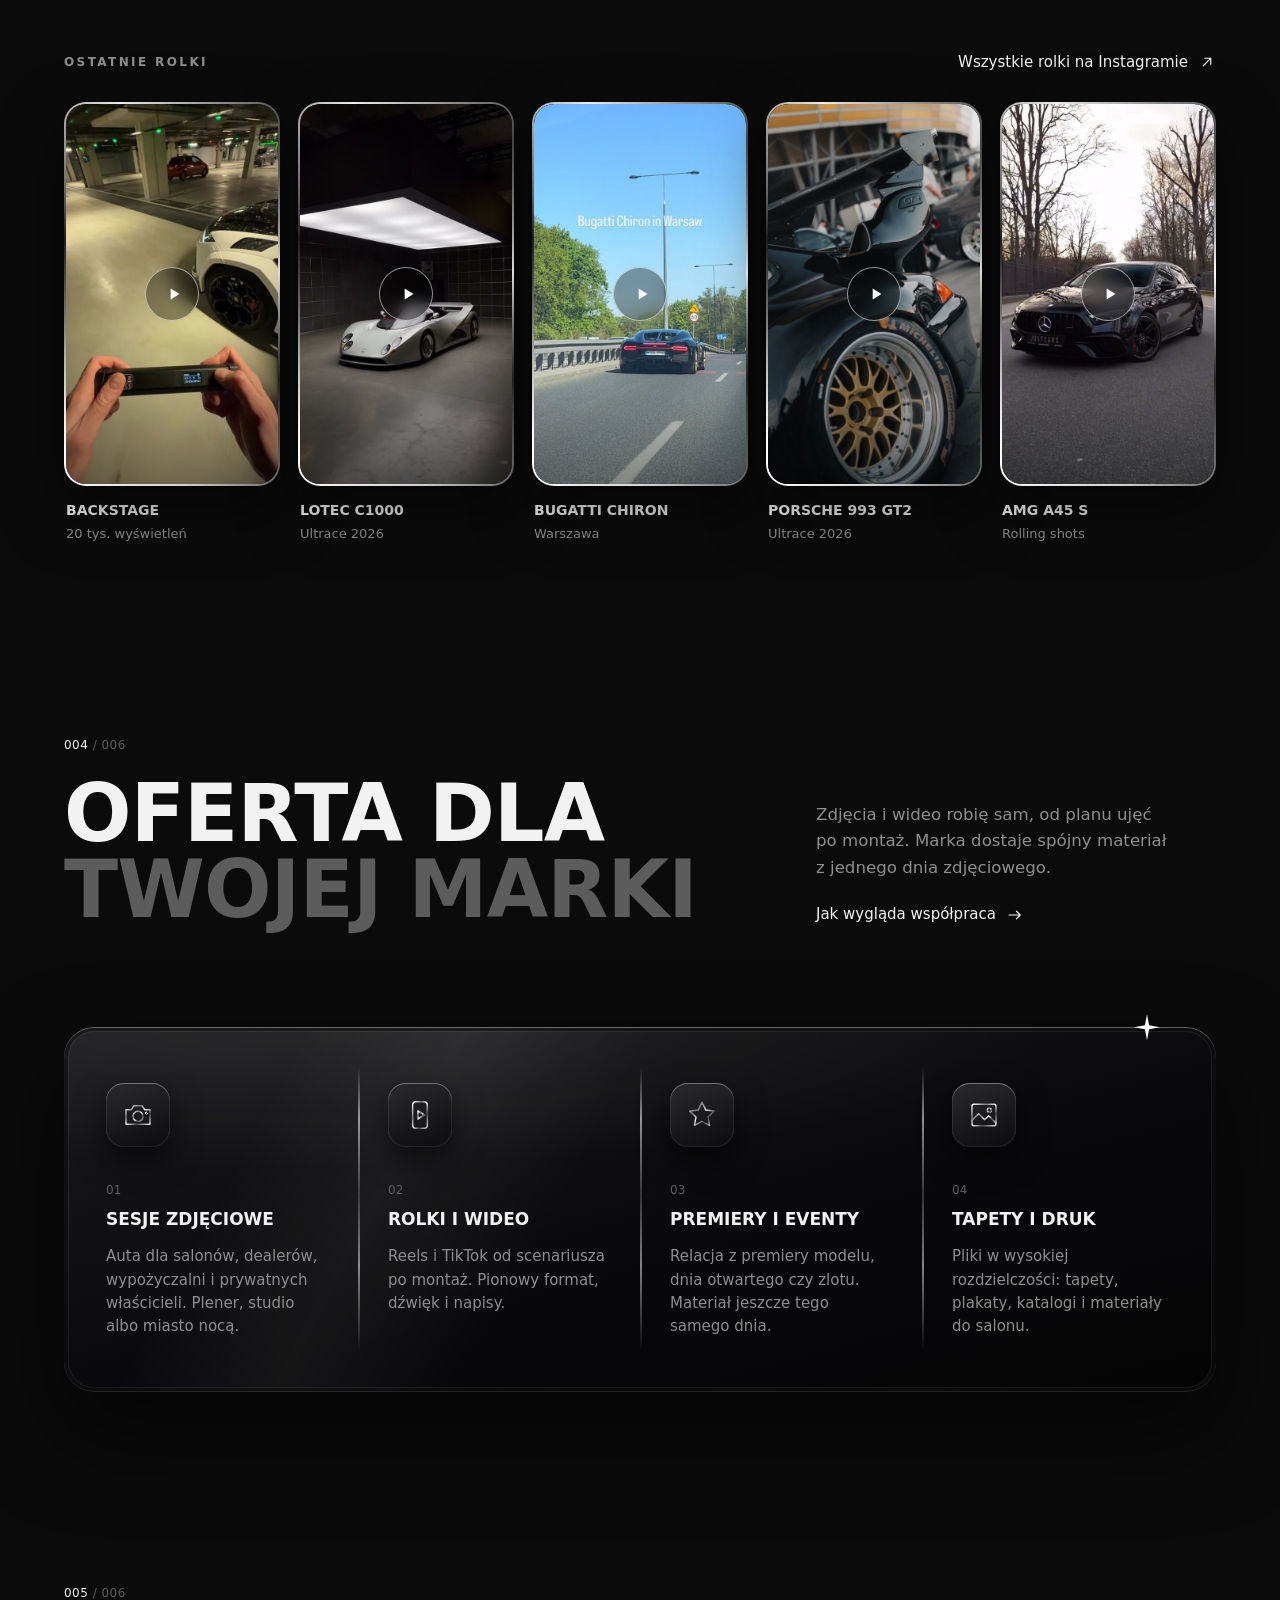
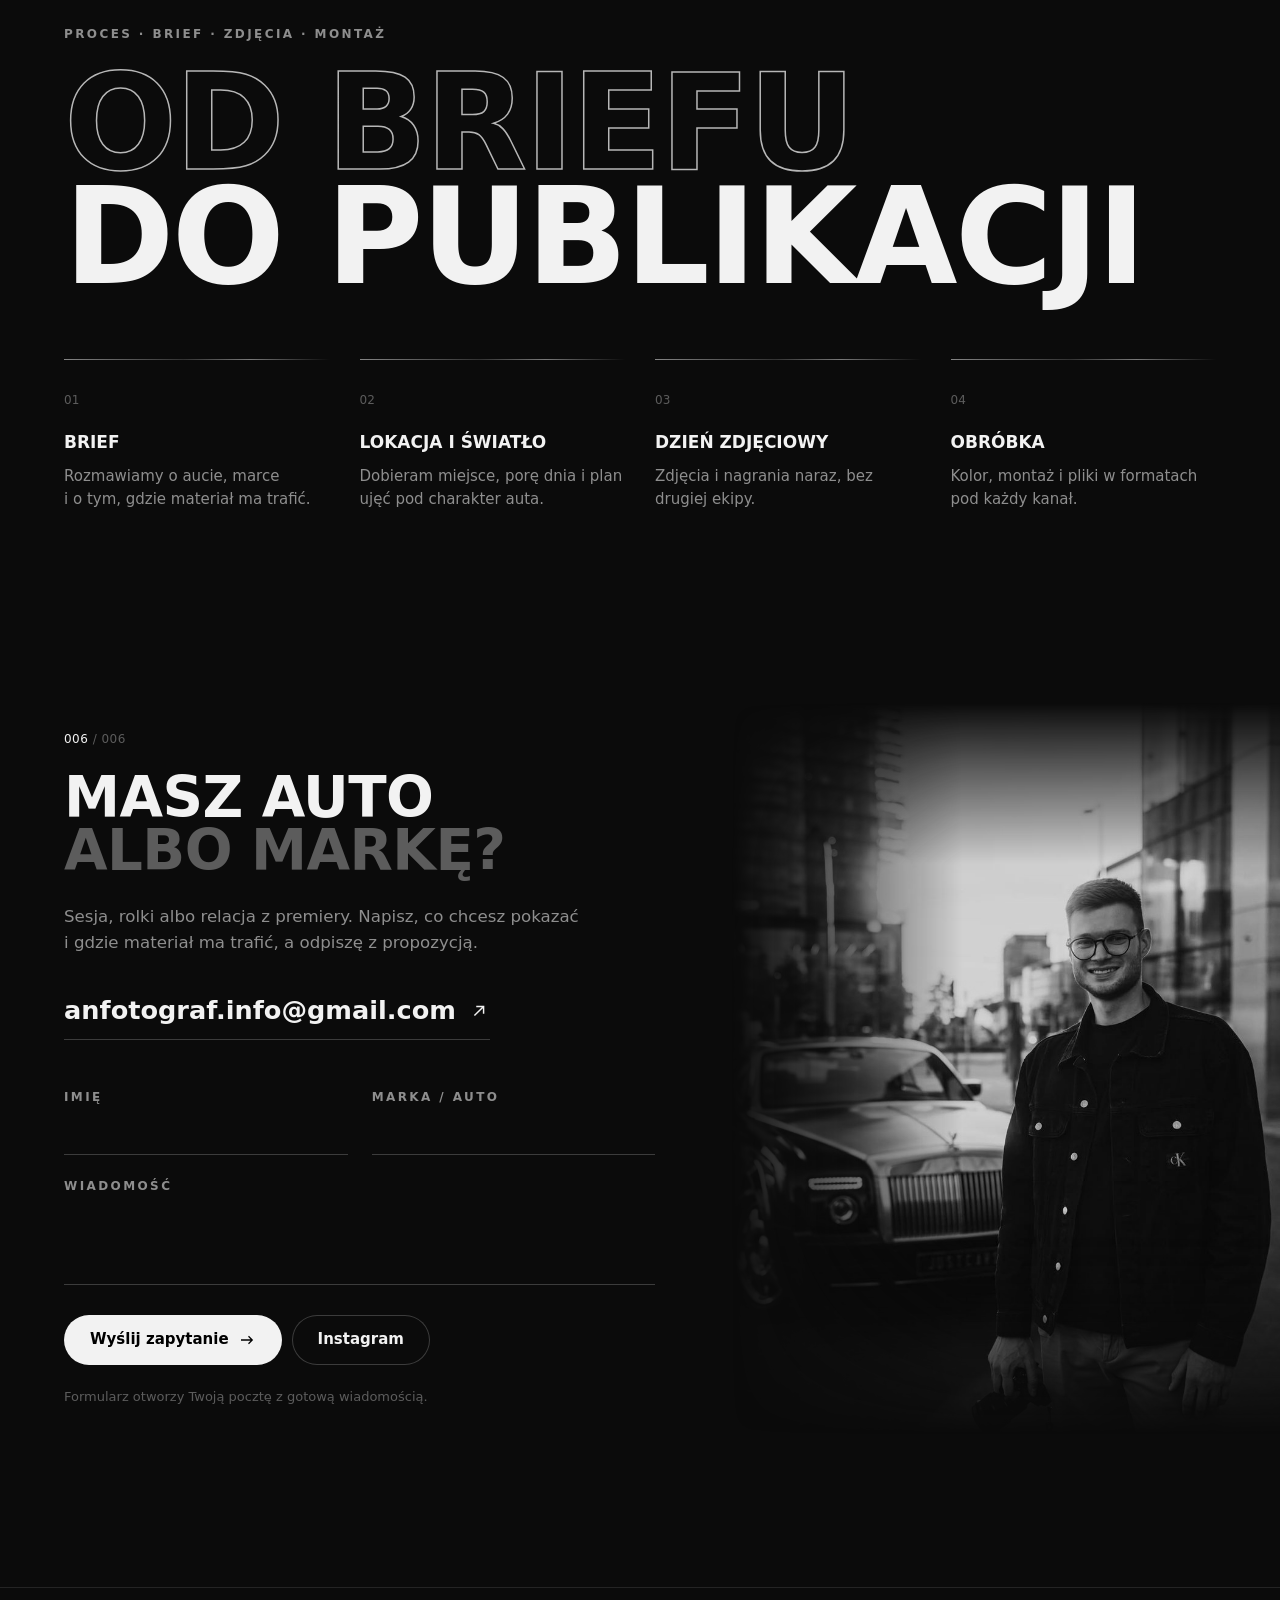
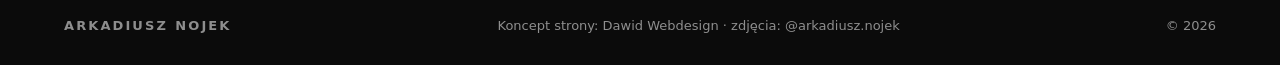
==== commit 0120dc66: "Proces bez zdjęcia w tle Co-Authored-By: Claude Opus 5.5 <noreply@anthropic.com>" ====
--- a/index.html
+++ b/index.html
@@ -10,7 +10,7 @@
 <link rel="preconnect" href="https://cdn.fontshare.com" crossorigin>
 <link href="https://api.fontshare.com/v2/css?f[]=clash-display@400,500,600,700&f[]=satoshi@400,500,700&display=swap" rel="stylesheet">
 <link rel="preload" as="image" href="img/lotec-poster.jpg">
-<link rel="stylesheet" href="style.css?v=20">
+<link rel="stylesheet" href="style.css?v=21">
 </head>
 <body>
 
@@ -212,7 +212,6 @@
 <!-- ===== PROCES ===== -->
 <section class="proces" id="proces">
   <div class="proces__scena">
-    <img class="proces__foto" src="img/huracan_1.jpg" alt="Tylne światła Lamborghini Huracán EVO" loading="lazy">
     <div class="proces__napis wrap">
       <p class="licznik reveal">005 <span>/ 006</span></p>
       <p class="etykieta reveal">Proces · brief · zdjęcia · montaż</p>
--- a/style.css
+++ b/style.css
@@ -204,10 +204,7 @@
 
 /* ---------- proces ---------- */
 .proces{padding-top:clamp(120px,15vw,200px)}
-.proces__scena{position:relative;height:clamp(520px,80vh,860px);overflow:hidden}
-.proces__foto{position:absolute;inset:0;width:100%;height:100%;object-fit:cover;object-position:50% 50%;filter:var(--bw) brightness(.75)}
-.proces__scena::after{content:"";position:absolute;inset:0;background:linear-gradient(0deg,var(--bg) 0%,rgba(11,11,11,.4) 45%,rgba(11,11,11,.55) 100%)}
-.proces__napis{position:absolute;z-index:2;left:0;right:0;bottom:clamp(30px,5vw,60px)}
+.proces__scena{position:relative}
 .proces__napis .etykieta{margin-bottom:22px}
 .proces__h2{display:flex;flex-direction:column;font-weight:700;font-size:clamp(42px,10.4vw,186px);line-height:.86;letter-spacing:-.02em;text-transform:uppercase}
 .proces__h2 span:first-child{color:transparent;-webkit-text-stroke:1.5px rgba(242,242,242,.75)}
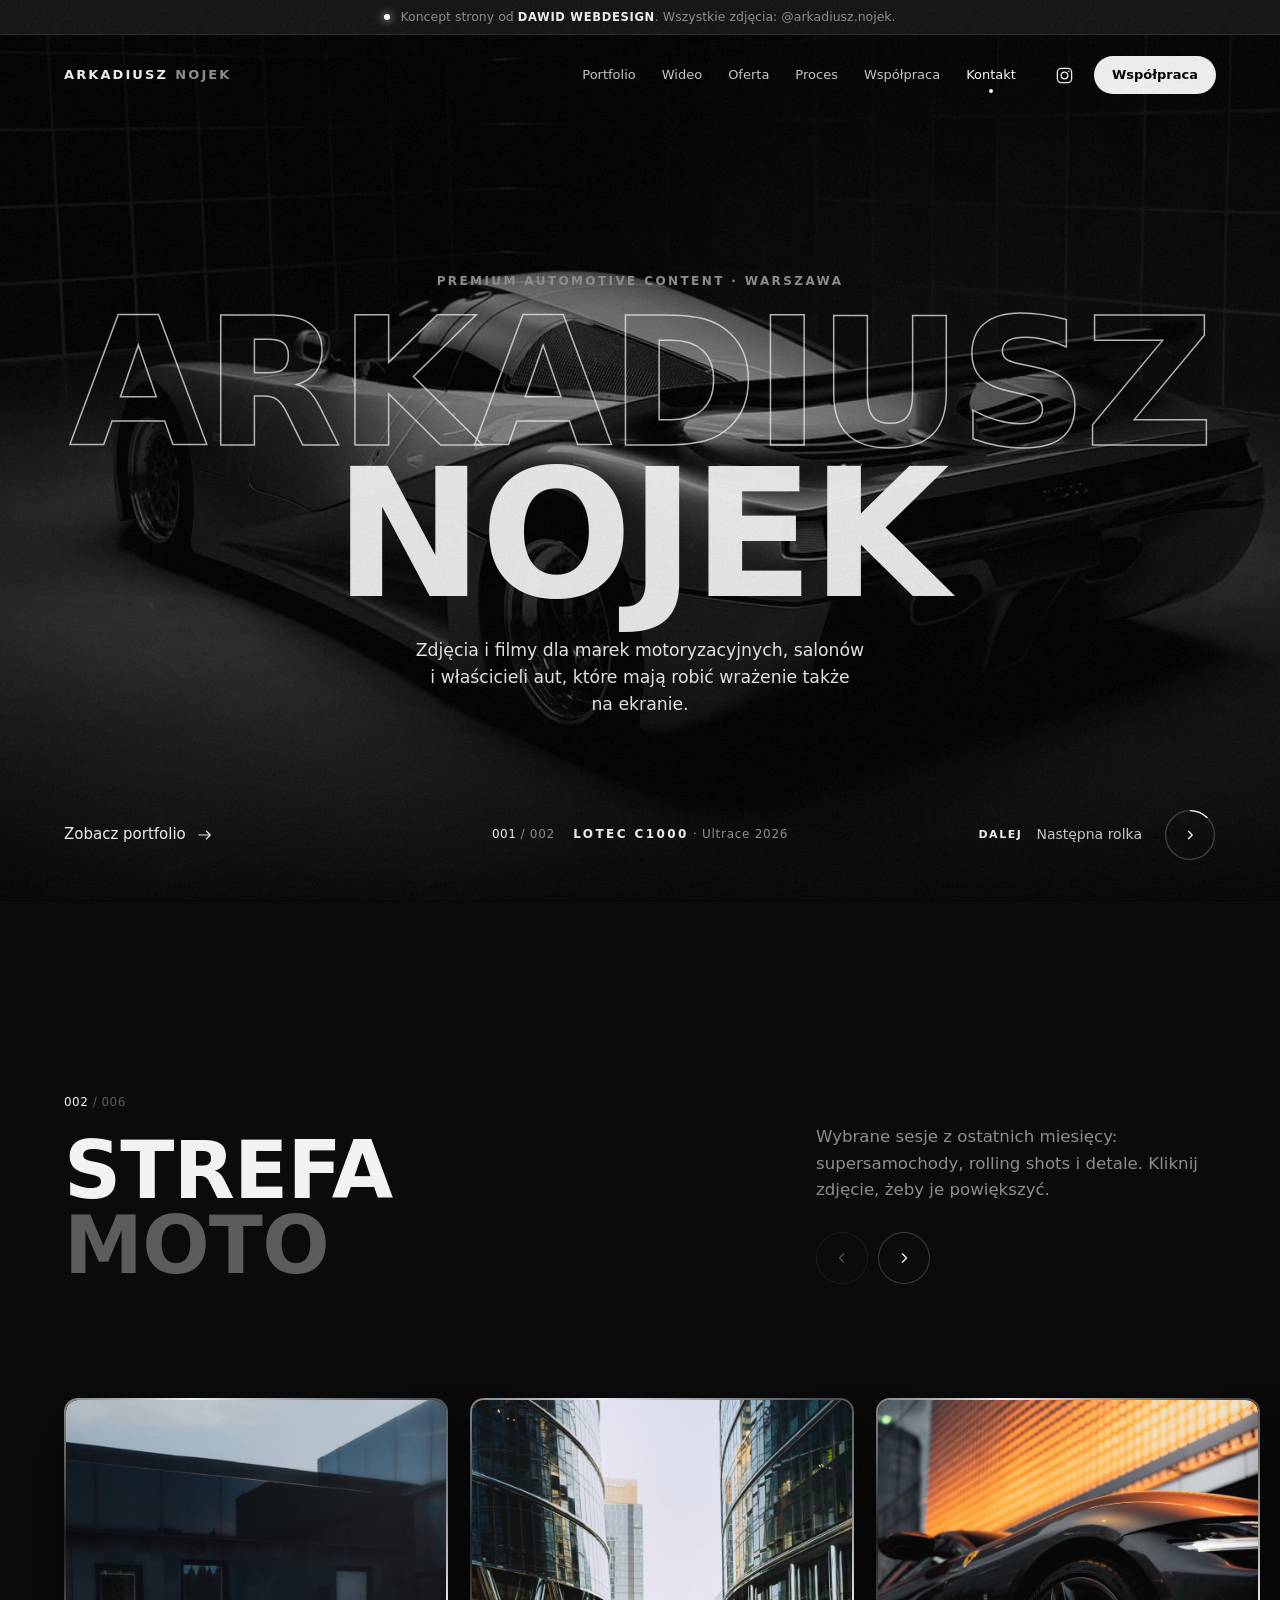
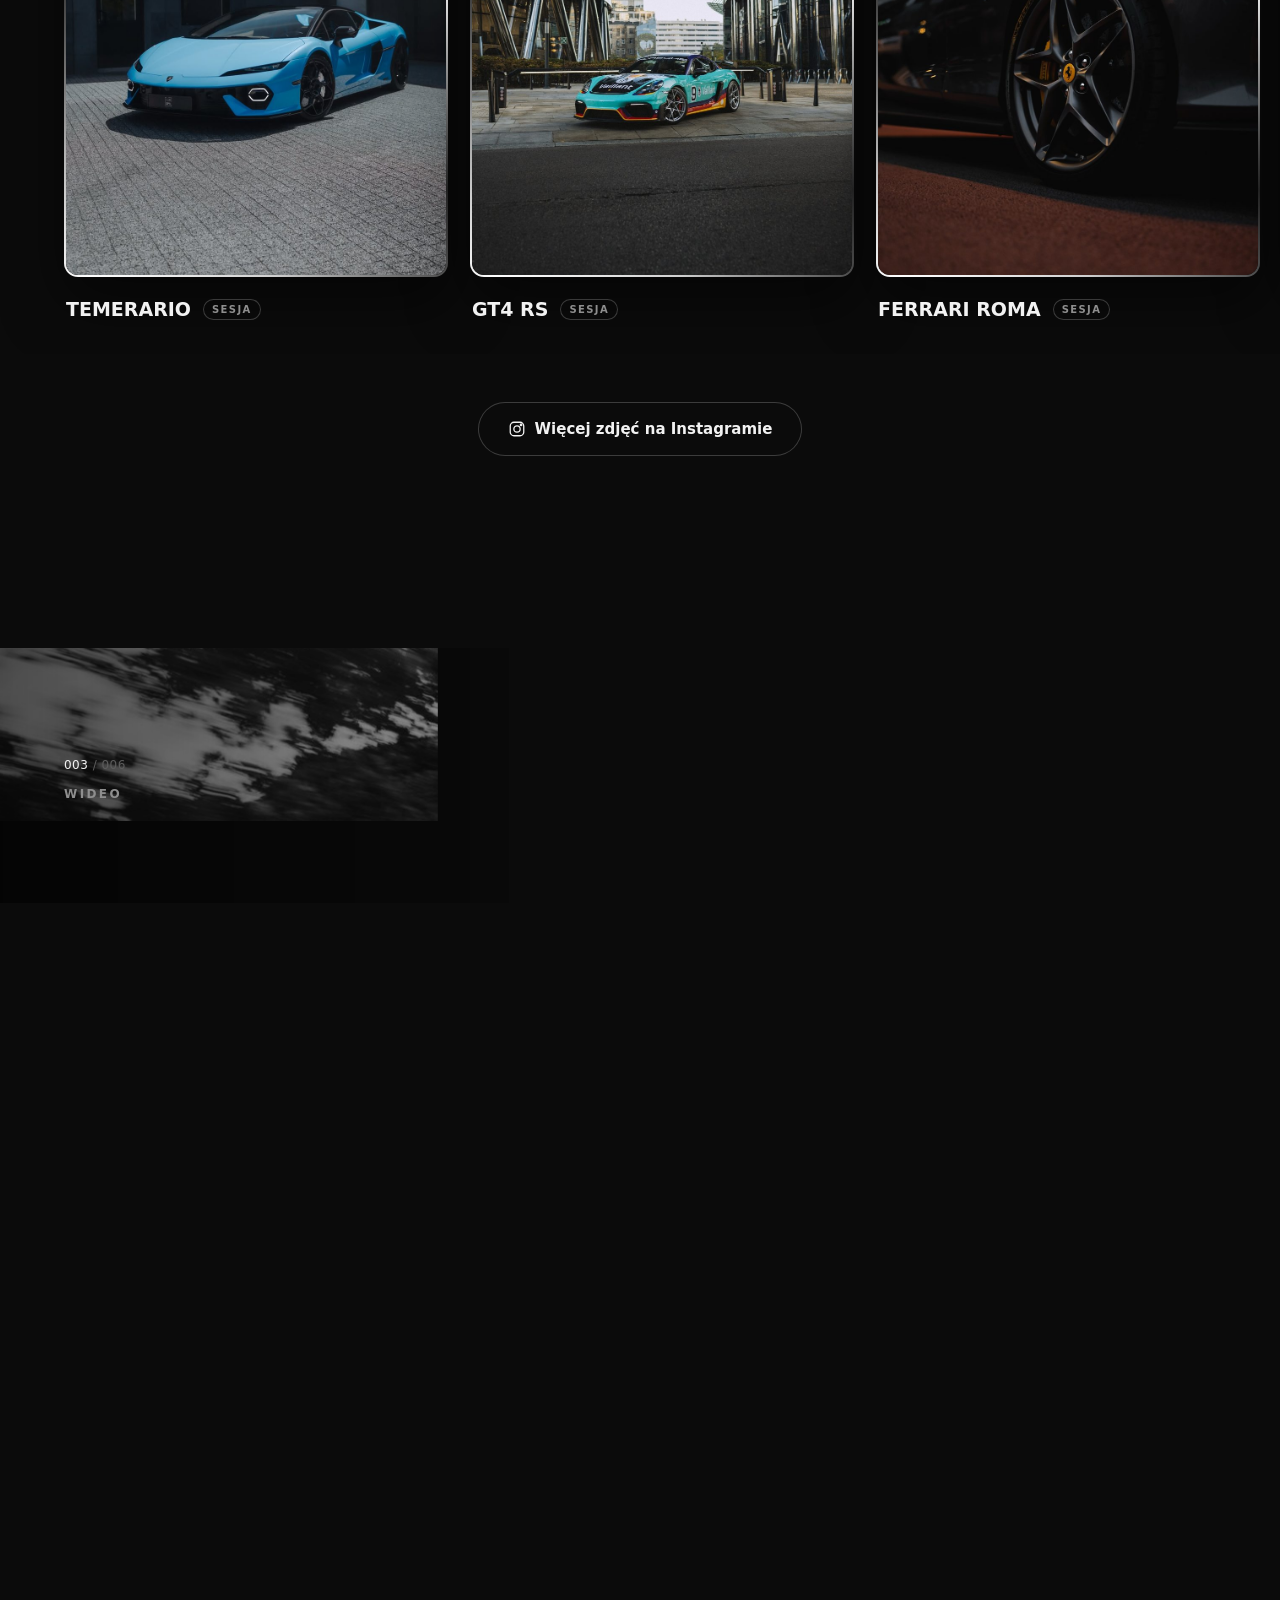
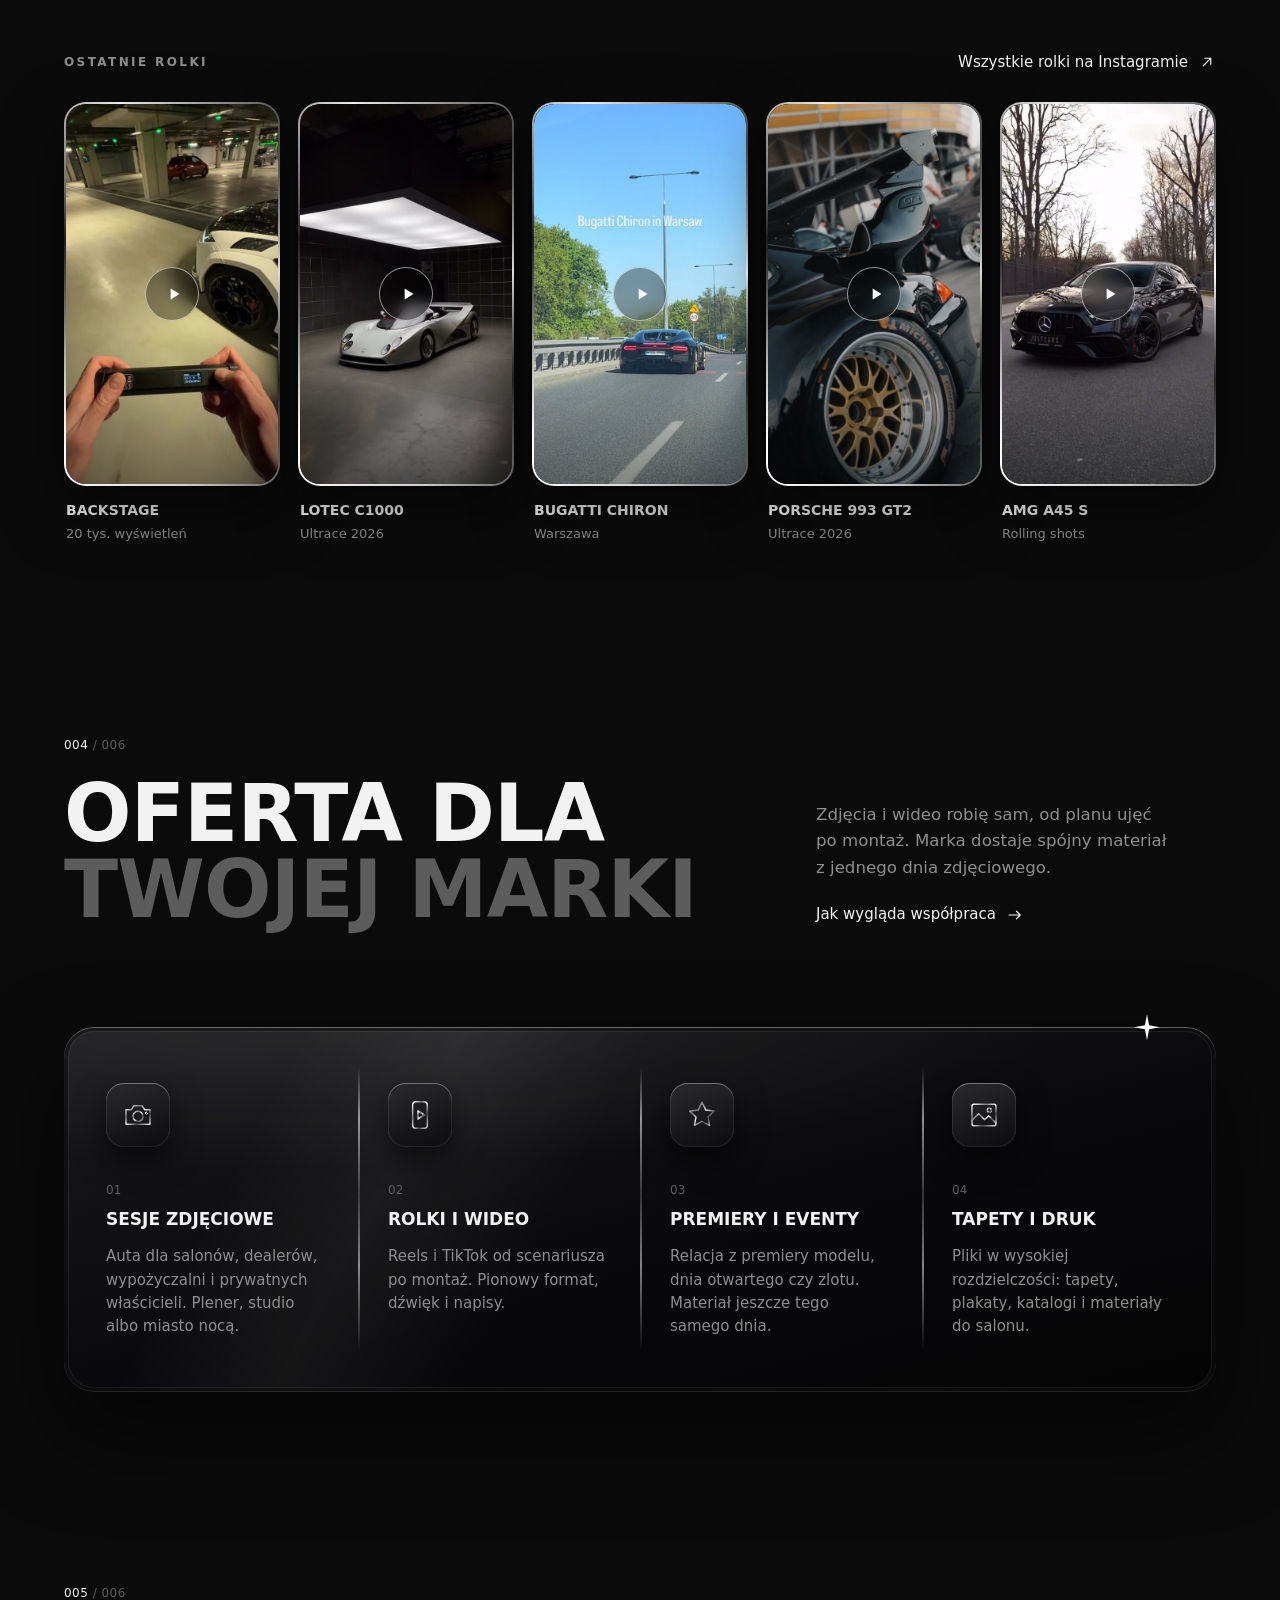
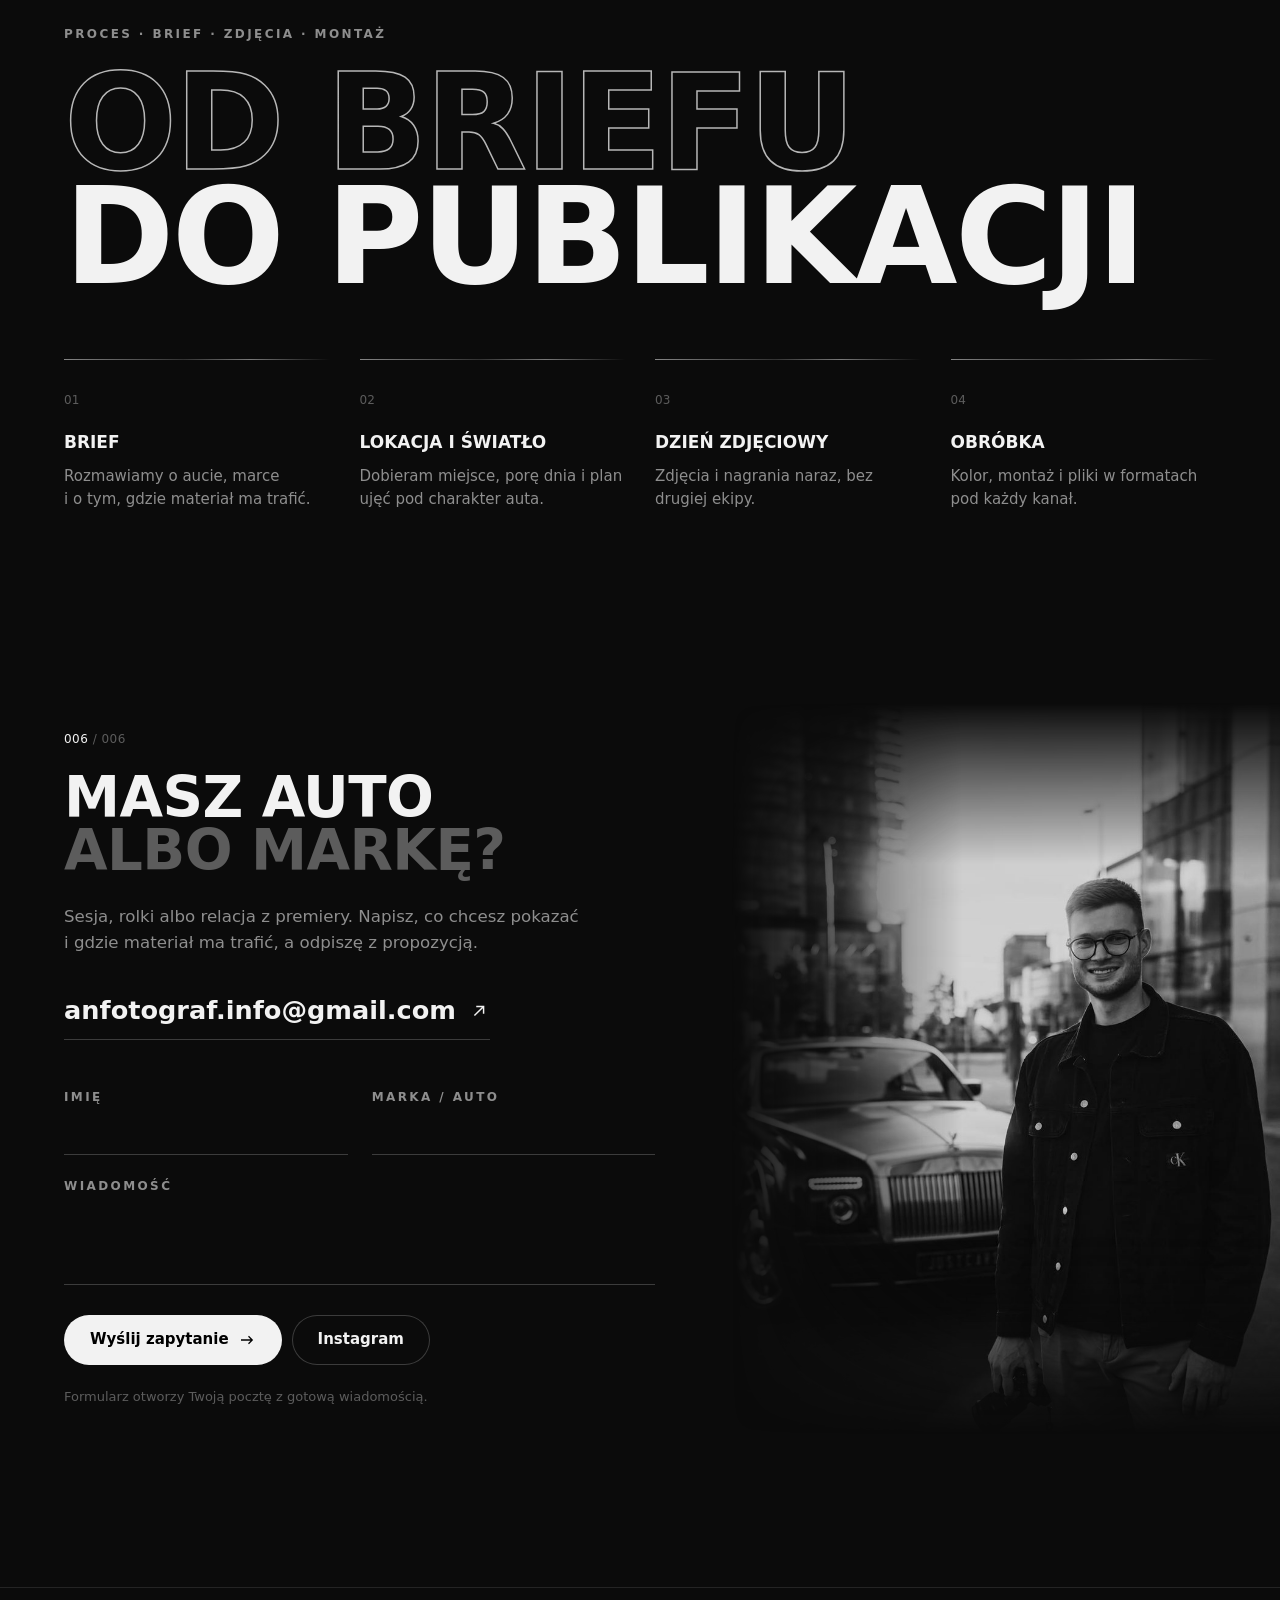
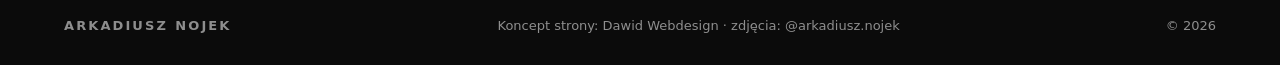
==== commit a2b1800c: "Naprawa rozjeżdżania na telefonie: pola wyboru, DALEJ, odstępy nagłówków Co-Authored-By: Claude Opus" ====
--- a/index.html
+++ b/index.html
@@ -10,7 +10,7 @@
 <link rel="preconnect" href="https://cdn.fontshare.com" crossorigin>
 <link href="https://api.fontshare.com/v2/css?f[]=clash-display@400,500,600,700&f[]=satoshi@400,500,700&display=swap" rel="stylesheet">
 <link rel="preload" as="image" href="img/lotec-poster.jpg">
-<link rel="stylesheet" href="style.css?v=21">
+<link rel="stylesheet" href="style.css?v=22">
 </head>
 <body>
 
--- a/style.css
+++ b/style.css
@@ -290,8 +290,8 @@
 /* brief: wybór zakresu */
 .wybor{border:0;margin:0;padding:0;display:flex;flex-wrap:wrap;gap:10px}
 .wybor legend{width:100%;margin-bottom:12px;font-size:12px;font-weight:600;letter-spacing:.2em;text-transform:uppercase;color:var(--szary);padding:0}
-.wybor label{display:block;cursor:pointer}
-.wybor input{position:absolute;opacity:0;pointer-events:none}
+.wybor label{position:relative;display:block;cursor:pointer}
+.wybor input{position:absolute;left:0;top:0;width:1px;height:1px;margin:0;opacity:0;pointer-events:none}
 .wybor label span{display:inline-flex;align-items:center;min-height:42px;padding:0 18px;border-radius:999px;box-shadow:inset 0 0 0 1px var(--linia-2);font-size:14px;font-weight:500;letter-spacing:0;text-transform:none;color:var(--jasny);transition:background .25s,color .25s,box-shadow .25s}
 .wybor label:hover span{box-shadow:inset 0 0 0 1px rgba(255,255,255,.5);color:#fff}
 .wybor input:checked+span{background:var(--tekst);color:#000;box-shadow:none}
@@ -334,7 +334,7 @@
   .nav--otwarte .nav__kropki i:nth-child(4){transform:translate(-5px,-5px)}
   .btn--male{display:none}
   .naglowek--rzad{display:block}
-  .naglowek__prawo{margin-top:26px}
+  .naglowek__prawo,.wstep.naglowek__prawo{margin-top:22px}
   .kontakt__siatka{grid-template-columns:1fr}
   .kontakt__foto{aspect-ratio:4/3}
   .kontakt__foto--wtopione{aspect-ratio:4/5;margin:0 calc(var(--gutter)*-1)}
@@ -363,6 +363,7 @@
   .mono__slowo{position:relative;bottom:auto;margin-top:-11vw;order:3}
   .mono__dol{position:static;order:4;padding:28px var(--gutter) 0;grid-template-columns:1fr auto}
   .mono__nr{display:none}
+  .mono__dol>span[aria-hidden]{display:none}
   .uslugi{grid-template-columns:1fr}
   .usluga::before,.usluga::after{display:none}
   .usluga+.usluga::after{display:block;content:"";position:absolute;top:0;left:28px;right:28px;height:1.5px;background:linear-gradient(to right,transparent,#fff 18%,#5a5a5a 45%,#e6e6e6 70%,transparent);opacity:.55}
